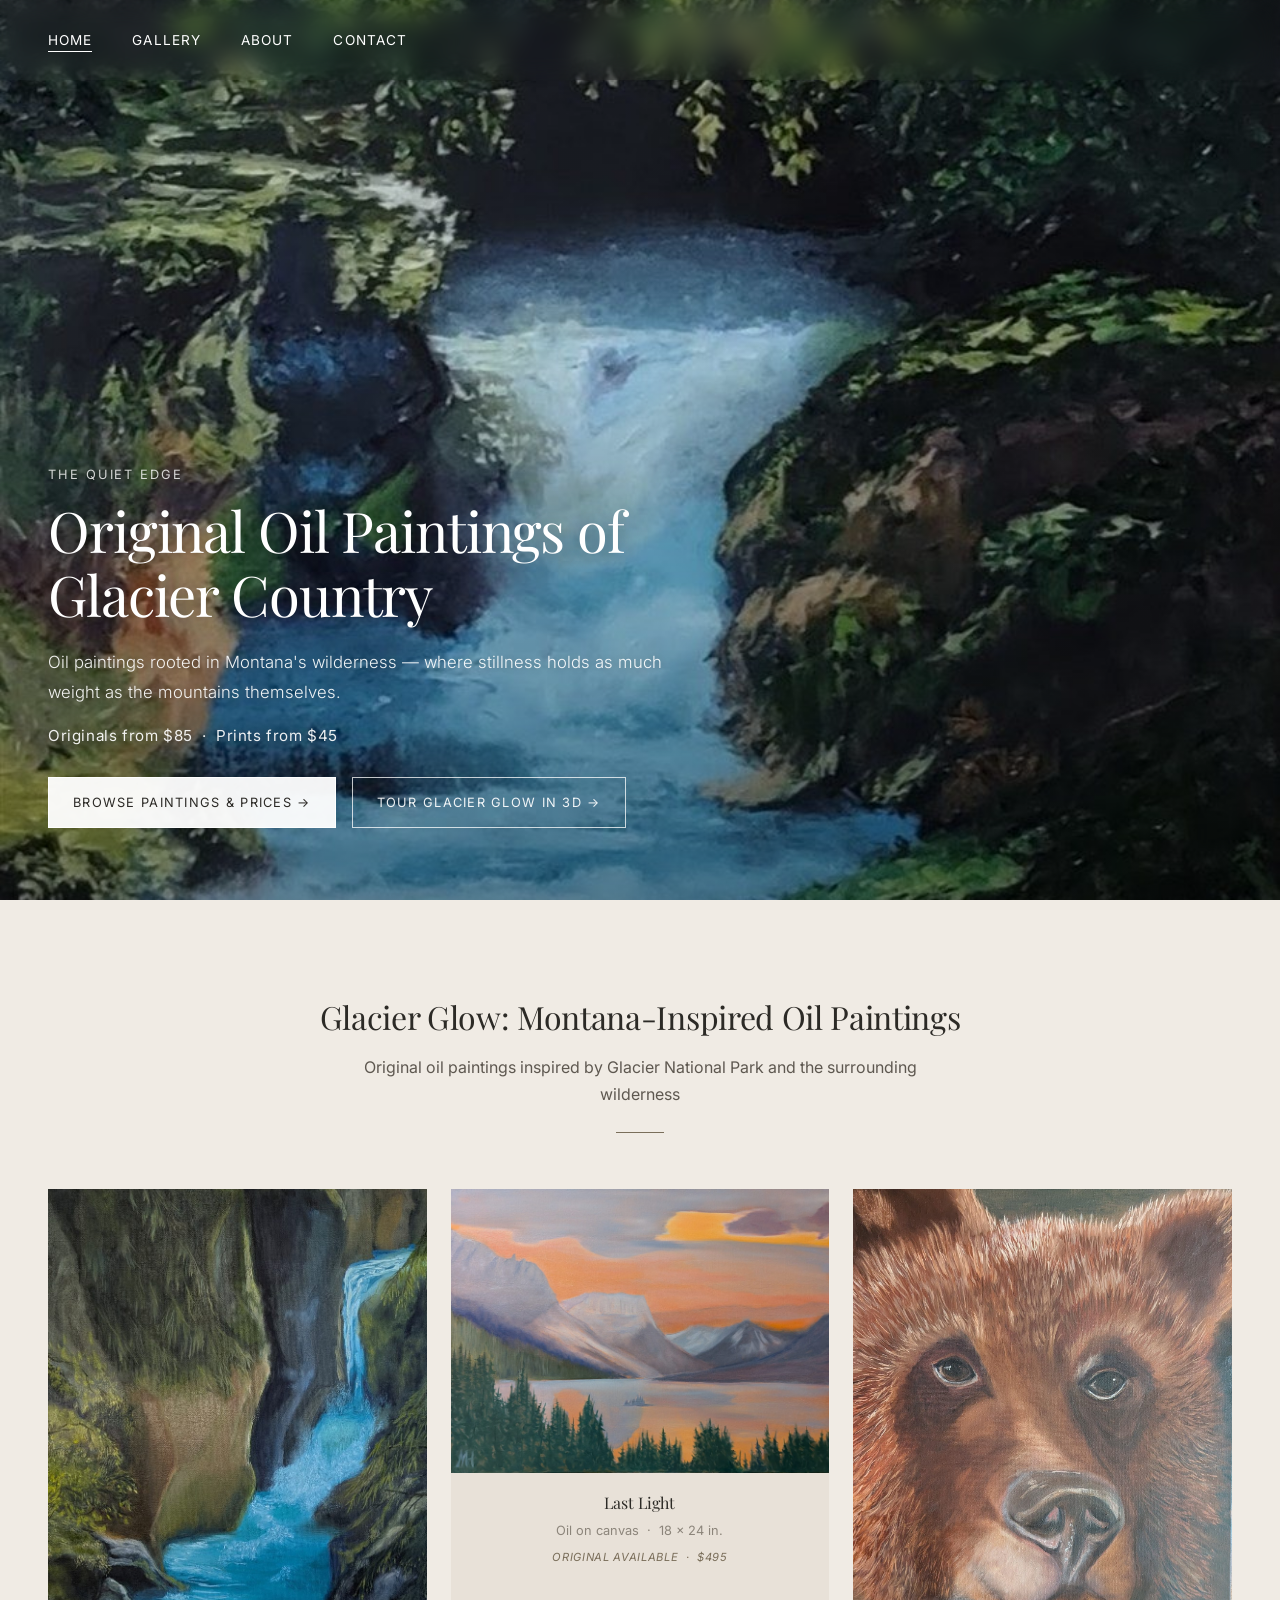
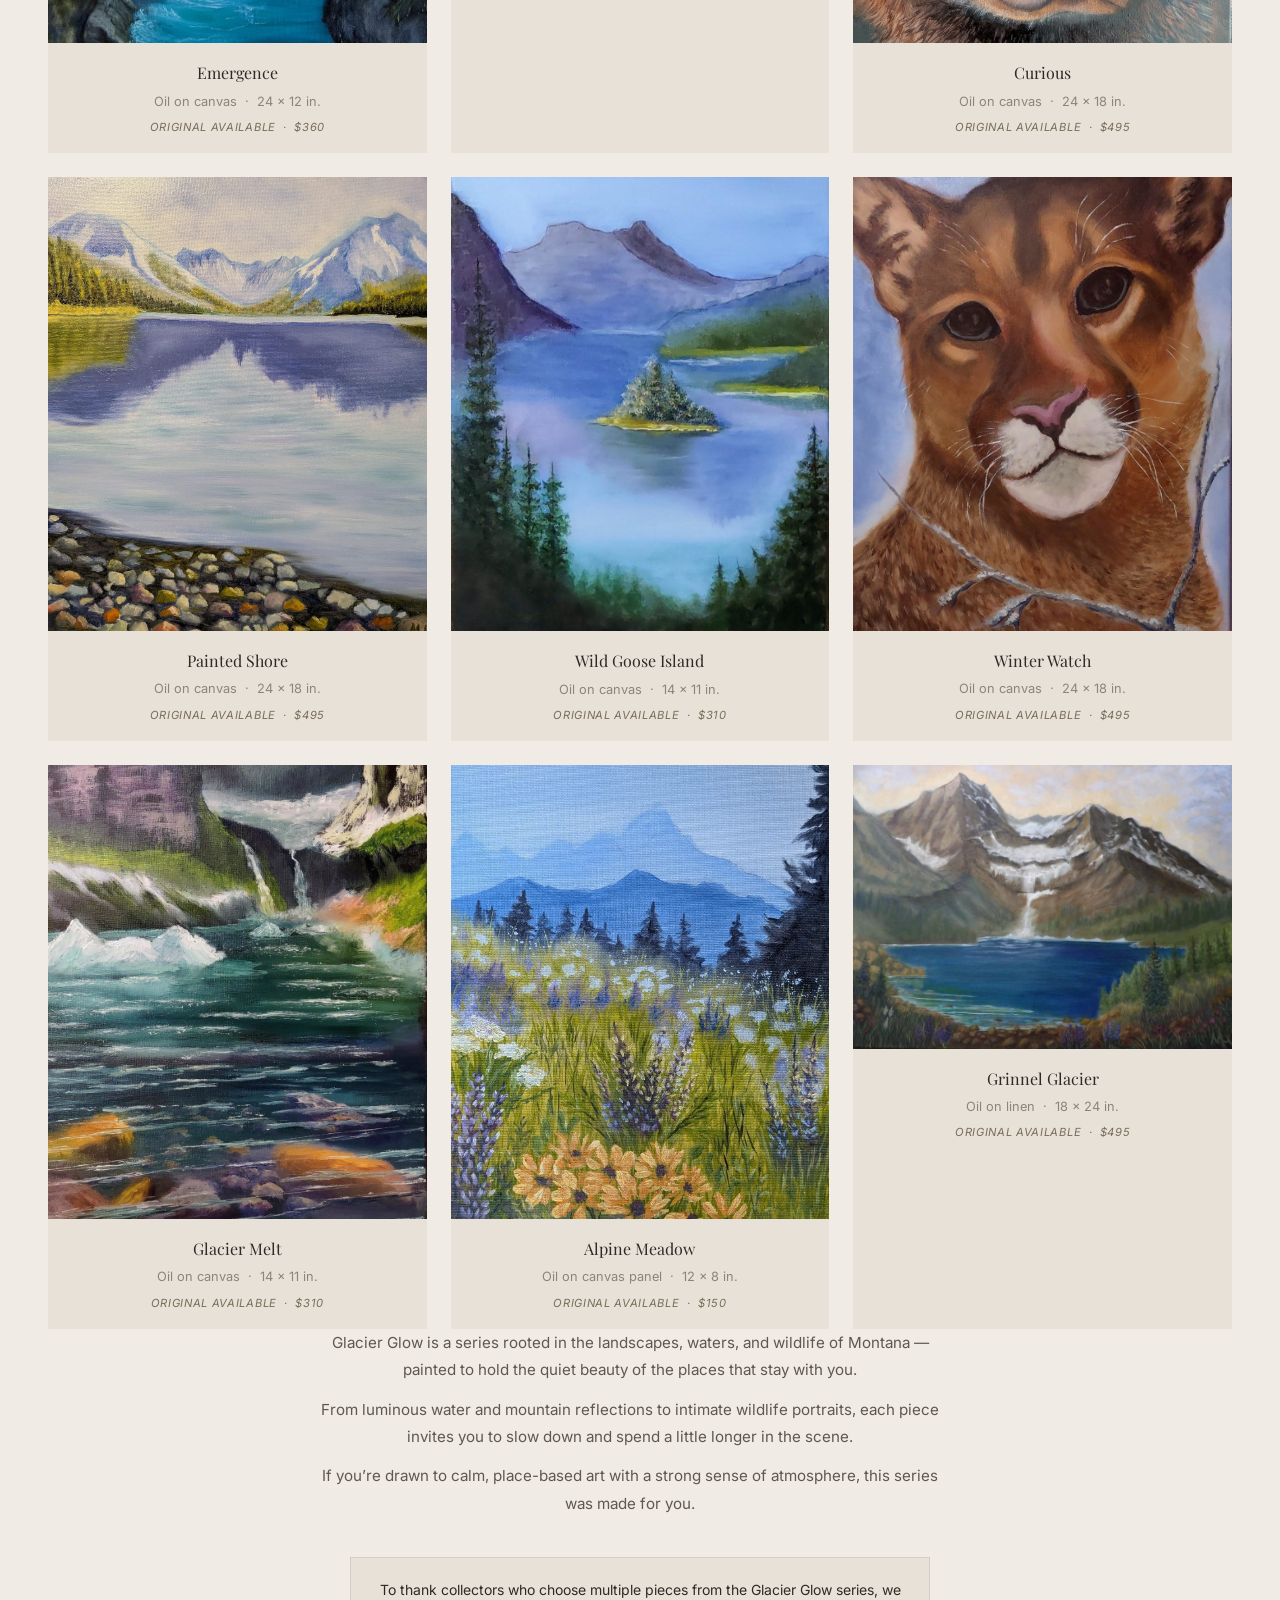
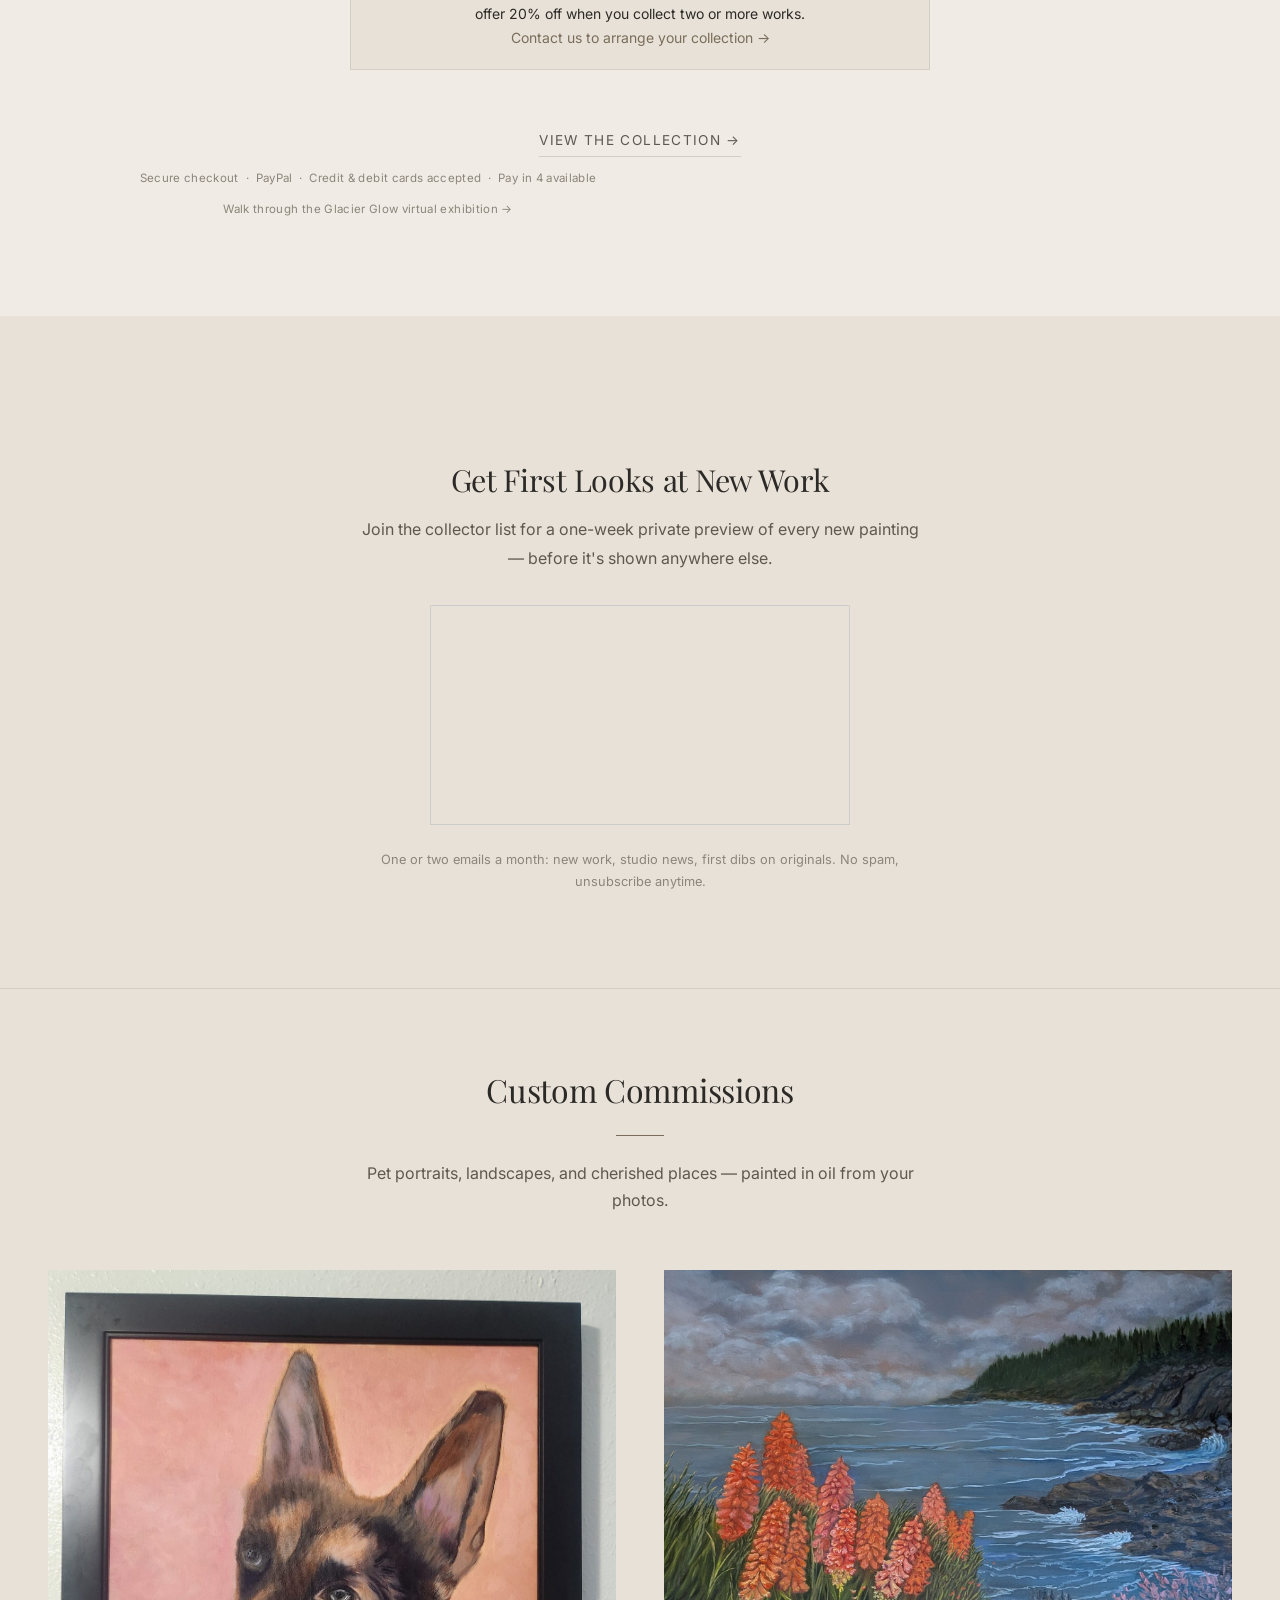
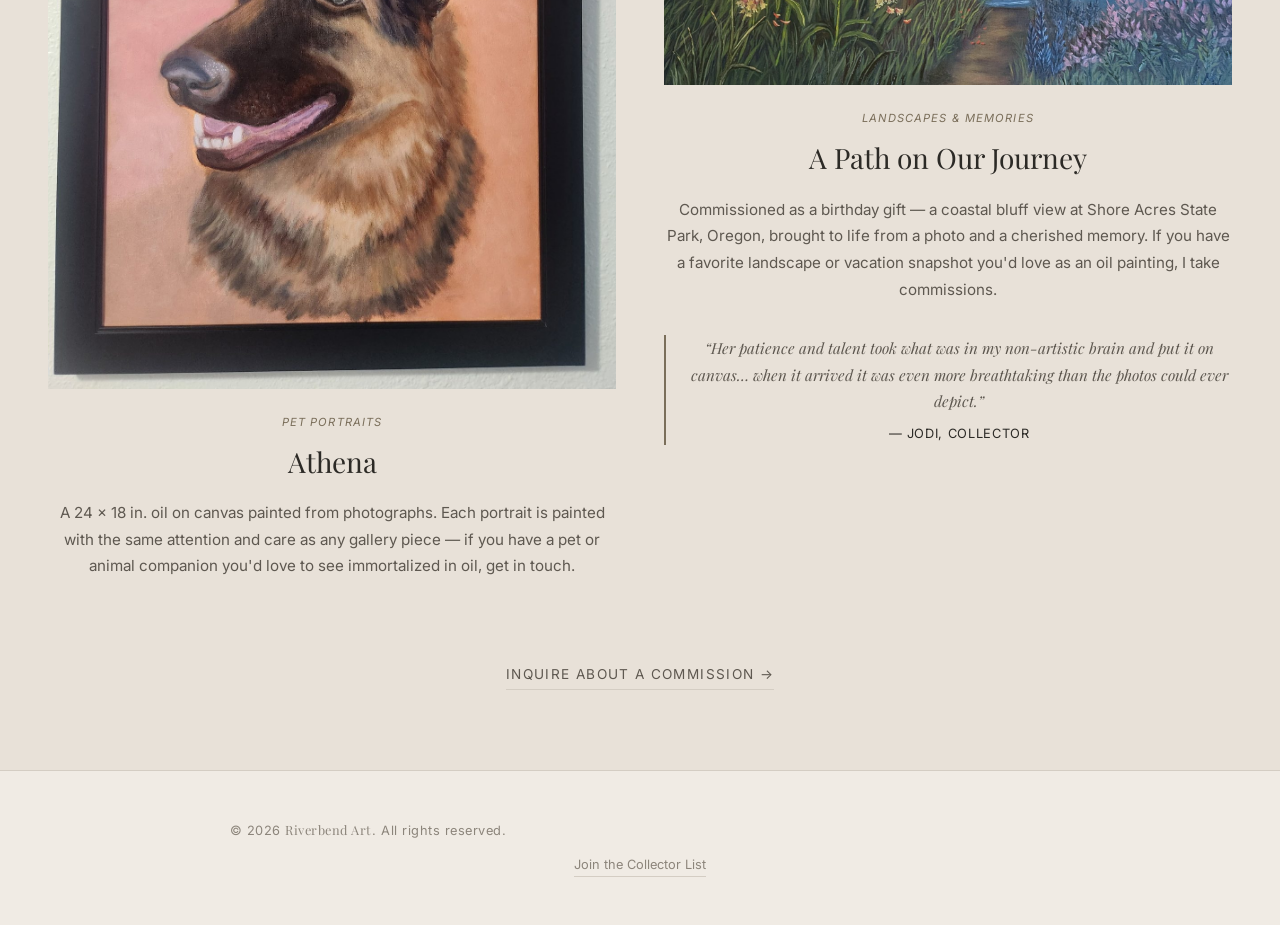
==== index.html @ 958b4041 "Reorder homepage to show paintings immediately below hero; fix CLS on commission images; defer head " ====
<!DOCTYPE html>
<html lang="en" id="index">
<head>
    <meta charset="UTF-8">
    <meta name="viewport" content="width=device-width, initial-scale=1.0">
    <title>Riverbend Art — Contemporary Oil Paintings of Montana</title>
    <meta name="description" content="Original oil paintings of Glacier National Park, Montana wilderness, and Western wildlife by a contemporary artist rooted in the quiet edge of landscape.">
    <link rel="preconnect" href="https://fonts.googleapis.com">
    <link rel="preconnect" href="https://fonts.gstatic.com" crossorigin>
    <link href="https://fonts.googleapis.com/css2?family=Inter:wght@300;400;500&family=Playfair+Display:ital,wght@0,400;0,500;1,400&display=swap" rel="stylesheet">
    <link rel="stylesheet" href="css/style.css">
    <!-- Config + Analytics -->
    <script src="js/config.js" defer></script>
    <script src="js/analytics.js" defer></script>
</head>
<body>

    <!-- Always-on Brand Link -->
    <a href="index.html" class="nav__brand nav__brand--fixed">Riverbend Art</a>
    <!-- Navigation -->
    <nav class="nav nav--transparent" id="nav">
        <ul class="nav__links" id="navLinks">
            <li><a href="index.html" class="nav__link nav__link--active">Home</a></li>
            <li><a href="gallery.html" class="nav__link">Gallery</a></li>
            <li><a href="about.html" class="nav__link">About</a></li>
            <li><a href="contact.html" class="nav__link">Contact</a></li>
        </ul>
        <button class="nav__toggle" id="navToggle" aria-label="Toggle navigation">
            <span></span>
            <span></span>
            <span></span>
        </button>
    </nav>

    <!-- Hero -->
    <section class="hero">
        <img 
            src="images/Hero Page.jpg" 
            alt="Oil painting of a waterfall cascading through lush Montana forest" 
            class="hero__image"
            width="917" height="1200"
        >
        <div class="hero__overlay"></div>
        <div class="hero__content">
            <span class="hero__eyebrow">The Quiet Edge</span>
            <h1 class="hero__title">Original Oil Paintings of Glacier Country</h1>
            <p class="hero__subtitle">
                Oil paintings rooted in Montana's wilderness — where stillness holds 
                as much weight as the mountains themselves.
            </p>
            <p class="hero__price-line">Originals from $85 &nbsp;&middot;&nbsp; Prints from $45</p>
            <div class="hero__cta-row">
                <a href="gallery.html" class="hero__cta hero__cta--primary">Browse Paintings &amp; Prices &rarr;</a>
                <a href="https://assets.artplacer.com/virtual-exhibitions/?i=24649" target="_blank" rel="noopener" class="hero__cta hero__cta--secondary">Tour Glacier Glow in 3D &rarr;</a>
            </div>
        </div>
    </section>

    <!-- Glacier Glow Series -->
    <section class="section section--centered section--recent">
        <div class="section__inner">
            <header class="section__header">
                <h2 class="section__title">Glacier Glow: Montana-Inspired Oil Paintings</h2>
                <p class="section__subtitle">Original oil paintings inspired by Glacier National Park and the surrounding wilderness</p>
                <hr class="section__divider">
            </header>

            <div class="grid grid--home">

                <!-- Emergence -->
                <a href="gallery.html?open=emergence" class="grid__item">
                    <div class="grid__image-wrapper">
                        <img src="images/PXL_20260504_222622804.jpg" alt="Emergence" class="grid__image" width="783" height="1600">
                    </div>
                    <div class="grid__caption">
                        <div class="grid__title">Emergence</div>
                        <div class="grid__meta">Oil on canvas &nbsp;&middot;&nbsp; 24 &times; 12 in.</div>
                        <div class="grid__status">Original Available &nbsp;&middot;&nbsp; $360</div>
                    </div>
                </a>

                <!-- Last Light -->
                <a href="gallery.html?open=last-light" class="grid__item">
                    <div class="grid__image-wrapper grid__image-wrapper--landscape">
                        <img src="images/Last Light.jpg" alt="Last Light" class="grid__image" width="1600" height="1183">
                    </div>
                    <div class="grid__caption">
                        <div class="grid__title">Last Light</div>
                        <div class="grid__meta">Oil on canvas &nbsp;&middot;&nbsp; 18 &times; 24 in.</div>
                        <div class="grid__status">Original Available &nbsp;&middot;&nbsp; $495</div>
                    </div>
                </a>

                <!-- Curious -->
                <a href="gallery.html?open=curious" class="grid__item">
                    <div class="grid__image-wrapper">
                        <img src="images/PXL_20260527_174224267.NIGHT~2 (3)bearcub.jpg" alt="Curious" class="grid__image" width="1250" height="1600">
                    </div>
                    <div class="grid__caption">
                        <div class="grid__title">Curious</div>
                        <div class="grid__meta">Oil on canvas &nbsp;&middot;&nbsp; 24 &times; 18 in.</div>
                        <div class="grid__status">Original Available &nbsp;&middot;&nbsp; $495</div>
                    </div>
                </a>

                <!-- Painted Shore -->
                <a href="gallery.html?open=painted-shore" class="grid__item">
                    <div class="grid__image-wrapper">
                        <img src="images/PXL_20260516_174059562 (2)LakeMcDonaldBrightRocks.jpg" alt="Painted Shore" class="grid__image" width="1200" height="1600">
                    </div>
                    <div class="grid__caption">
                        <div class="grid__title">Painted Shore</div>
                        <div class="grid__meta">Oil on canvas &nbsp;&middot;&nbsp; 24 &times; 18 in.</div>
                        <div class="grid__status">Original Available &nbsp;&middot;&nbsp; $495</div>
                    </div>
                </a>

                <!-- Wild Goose Island -->
                <a href="gallery.html?open=wild-goose-island" class="grid__item">
                    <div class="grid__image-wrapper">
                        <img src="images/IMG_20260208_135907950 (1).JPG" alt="Wild Goose Island" class="grid__image" width="981" height="1200">
                    </div>
                    <div class="grid__caption">
                        <div class="grid__title">Wild Goose Island</div>
                        <div class="grid__meta">Oil on canvas &nbsp;&middot;&nbsp; 14 &times; 11 in.</div>
                        <div class="grid__status">Original Available &nbsp;&middot;&nbsp; $310</div>
                    </div>
                </a>

                <!-- Winter Watch -->
                <a href="gallery.html?open=winter-watch" class="grid__item">
                    <div class="grid__image-wrapper">
                        <img src="images/IMG_20251230_163413411 (1).JPG" alt="Winter Watch" class="grid__image" width="876" height="1200">
                    </div>
                    <div class="grid__caption">
                        <div class="grid__title">Winter Watch</div>
                        <div class="grid__meta">Oil on canvas &nbsp;&middot;&nbsp; 24 &times; 18 in.</div>
                        <div class="grid__status">Original Available &nbsp;&middot;&nbsp; $495</div>
                    </div>
                </a>

                <!-- Glacier Melt -->
                <a href="gallery.html?open=glacier-melt" class="grid__item">
                    <div class="grid__image-wrapper">
                        <img src="images/IMG_20260201_202503122 (2).JPG" alt="Glacier Melt" class="grid__image" width="922" height="1200">
                    </div>
                    <div class="grid__caption">
                        <div class="grid__title">Glacier Melt</div>
                        <div class="grid__meta">Oil on canvas &nbsp;&middot;&nbsp; 14 &times; 11 in.</div>
                        <div class="grid__status">Original Available &nbsp;&middot;&nbsp; $310</div>
                    </div>
                </a>

                <!-- Alpine Meadow -->
                <a href="gallery.html?open=alpine-meadow" class="grid__item">
                    <div class="grid__image-wrapper">
                        <img src="images/PXL_20260527_175720751~2AlpineMeadow.jpg" alt="Alpine Meadow" class="grid__image" width="1120" height="1600">
                    </div>
                    <div class="grid__caption">
                        <div class="grid__title">Alpine Meadow</div>
                        <div class="grid__meta">Oil on canvas panel &nbsp;&middot;&nbsp; 12 &times; 8 in.</div>
                        <div class="grid__status">Original Available &nbsp;&middot;&nbsp; $150</div>
                    </div>
                </a>

                <!-- Grinnel Glacier -->
                <a href="gallery.html?open=grinnel-glacier" class="grid__item">
                    <div class="grid__image-wrapper grid__image-wrapper--landscape">
                        <img src="images/Grinnel Glacier.jpg" alt="Grinnel Glacier" class="grid__image" width="1600" height="1200">
                    </div>
                    <div class="grid__caption">
                        <div class="grid__title">Grinnel Glacier</div>
                        <div class="grid__meta">Oil on linen &nbsp;&middot;&nbsp; 18 &times; 24 in.</div>
                        <div class="grid__status">Original Available &nbsp;&middot;&nbsp; $495</div>
                    </div>
                </a>

            </div>

            <div class="glacier-glow__intro">
                <p>Glacier Glow is a series rooted in the landscapes, waters, and wildlife of Montana &mdash; painted to hold the quiet beauty of the places that stay with you.</p>
                <p>From luminous water and mountain reflections to intimate wildlife portraits, each piece invites you to slow down and spend a little longer in the scene.</p>
                <p>If you&rsquo;re drawn to calm, place-based art with a strong sense of atmosphere, this series was made for you.</p>
            </div>

            <!-- Collector offer -->
            <div class="glacier-glow__collector-offer">
                <p>To thank collectors who choose multiple pieces from the Glacier Glow series, we offer 20% off when you collect two or more works. <a href="contact.html" class="glacier-glow__collector-link">Contact us to arrange your collection &rarr;</a></p>
            </div>

            <!-- CTA -->
            <div class="home-cta">
                <a href="gallery.html?filter=glacier-glow" class="home-cta__link">View the Collection &rarr;</a>
                <p class="home-cta__payment-note">Secure checkout &nbsp;&middot;&nbsp; PayPal &nbsp;&middot;&nbsp; Credit &amp; debit cards accepted &nbsp;&middot;&nbsp; Pay in 4 available</p>
                <p class="home-cta__payment-note"><a href="https://assets.artplacer.com/virtual-exhibitions/?i=24649" target="_blank" rel="noopener">Walk through the Glacier Glow virtual exhibition &rarr;</a></p>
            </div>
        </div>
    </section>

    <!-- Newsletter Signup (homepage) -->
    <section class="section section--centered collector-signup" id="home-collector-signup">
        <div class="section__inner collector-signup__inner">
            <h2 class="collector-signup__headline">Get First Looks at New Work</h2>
            <p class="collector-signup__body">Join the collector list for a one-week private preview of every new painting &mdash; before it's shown anywhere else.</p>

            <div class="collector-signup__embed">
                <iframe
                    scrolling="no"
                    style="width:100%;height:220px;border:1px #ccc solid"
                    src="https://buttondown.com/riverbendart?as_embed=true"
                ></iframe>
            </div>
            <p class="collector-signup__fineprint">One or two emails a month: new work, studio news, first dibs on originals. No spam, unsubscribe anytime.</p>
        </div>
    </section>

    <!-- Custom Commissions -->
    <section class="section section--centered section--commission">
        <div class="section__inner">
            <header class="section__header">
                <h2 class="section__title">Custom Commissions</h2>
                <hr class="section__divider">
                <p class="section__subtitle">Pet portraits, landscapes, and cherished places &mdash; painted in oil from your photos.</p>
            </header>

            <div class="commission-grid">
                <div class="commission-item">
                    <div class="commission__image-wrap">
                        <img src="images/IMG_20260731_193249.jpg" alt="Athena — commissioned oil portrait of a German Shepherd" class="commission__image" width="1265" height="1600" loading="lazy">
                    </div>
                    <div class="commission__body">
                        <span class="commission__label">Pet Portraits</span>
                        <h3 class="commission__title">Athena</h3>
                        <p class="commission__text">
                            A 24 &times; 18 in. oil on canvas painted from photographs. Each portrait is painted
                            with the same attention and care as any gallery piece &mdash; if you have a pet or
                            animal companion you'd love to see immortalized in oil, get in touch.
                        </p>
                    </div>
                </div>

                <div class="commission-item">
                    <div class="commission__image-wrap">
                        <img src="images/A Path On Our Journey.jpg" alt="A Path on Our Journey — commissioned coastal landscape of Shore Acres State Park, Oregon" class="commission__image" width="1600" height="1169" loading="lazy">
                    </div>
                    <div class="commission__body">
                        <span class="commission__label">Landscapes &amp; Memories</span>
                        <h3 class="commission__title">A Path on Our Journey</h3>
                        <p class="commission__text">
                            Commissioned as a birthday gift &mdash; a coastal bluff view at Shore Acres State Park,
                            Oregon, brought to life from a photo and a cherished memory. If you have a favorite
                            landscape or vacation snapshot you'd love as an oil painting, I take commissions.
                        </p>
                        <blockquote class="commission__quote">
                            &ldquo;Her patience and talent took what was in my non-artistic brain and put it on
                            canvas&hellip; when it arrived it was even more breathtaking than the photos could
                            ever depict.&rdquo;
                            <cite class="commission__quote-cite">&mdash; Jodi, collector</cite>
                        </blockquote>
                    </div>
                </div>
            </div>

            <div class="commission__cta-wrap">
                <a href="contact.html" class="commission__cta">Inquire About a Commission &rarr;</a>
            </div>
        </div>
    </section>

    <!-- Footer -->
    <footer class="footer">
        <p class="footer__text">&copy; 2026 <span class="footer__brand">Riverbend Art</span>. All rights reserved.</p>
        <a href="contact.html#collector-signup" class="footer__signup-link">Join the Collector List</a>
    </footer>

    <script src="js/paintings-data.js"></script>
    <script src="js/main.js?v=20260606a"></script>
</body>
</html>
---- css/style.css ----
/* Target only Moose Majesty in selected works preview */
.grid__item[data-id="moose-majesty"] .grid__image {
    object-fit: contain !important;
    background: #eee;
}
/* Dark background for gallery and contact pages */
.dark-bg {
    background: #a6ad94;
}
/* ============================================
   RIVERBEND ART — Stylesheet
   A clean, gallery-level artist website
   ============================================ */

/* --- Reset & Base --- */
*, *::before, *::after {
    margin: 0;
    padding: 0;
    box-sizing: border-box;
}

:root {
    --color-bg: #f0ebe4;
    --color-bg-warm: #e8e1d8;
    --color-text: #2c2a26;
    --color-text-light: #5e5850;
    --color-text-muted: #8c857b;
    --color-accent: #7a6e5a;
    --color-border: #d4cdc3;
    --color-white: #ffffff;
    --color-overlay: rgba(44, 42, 38, 0.55);

    --font-serif: 'Playfair Display', Georgia, 'Times New Roman', serif;
    --font-sans: 'Inter', -apple-system, BlinkMacSystemFont, 'Segoe UI', sans-serif;

    --max-width: 1280px;
    --nav-height: 80px;
}

html {
    font-size: 16px;
    scroll-behavior: smooth;
    -webkit-font-smoothing: antialiased;
    -moz-osx-font-smoothing: grayscale;
}

body {
    font-family: var(--font-sans);
    background-color: var(--color-bg);
    color: var(--color-text);
    line-height: 1.7;
}

img {
    max-width: 100%;
    height: auto;
    display: block;
}

a {
    color: inherit;
    text-decoration: none;
}

/* --- Typography --- */
h1, h2, h3, h4 {
    font-family: var(--font-serif);
    font-weight: 400;
    line-height: 1.3;
}

h1 {
    font-size: 3rem;
    letter-spacing: -0.02em;
}

h2 {
    font-size: 2rem;
    letter-spacing: -0.01em;
}

h3 {
    font-size: 1.25rem;
}

p {
    max-width: 640px;
}

/* --- Navigation --- */
.nav {
    position: fixed;
    top: 0;
    left: 0;
    right: 0;
    z-index: 1000;
    height: var(--nav-height);
    display: flex;
    align-items: center;
    justify-content: space-between;
    padding: 0 3rem;
    background: rgba(240, 235, 228, 0.95);
    backdrop-filter: blur(12px);
    -webkit-backdrop-filter: blur(12px);
    border-bottom: 1px solid var(--color-border);
    transition: background 0.3s ease;
}

.nav--transparent {
    background: transparent;
    border-bottom: none;
}

.nav--transparent .nav__brand,
.nav--transparent .nav__link {
    color: var(--color-white);
}

.nav--scrolled {
    background: rgba(240, 235, 228, 0.97);
    border-bottom: 1px solid var(--color-border);
}

.nav--scrolled .nav__brand,
.nav--scrolled .nav__link {
    color: var(--color-text);
}

.nav__brand {
    font-family: var(--font-serif);
    font-size: 1.4rem;
    font-weight: 400;
    letter-spacing: 0.04em;
    color: var(--color-text);
    transition: color 0.3s ease;
}

/* Always-on brand link for mobile */
.nav__brand--fixed {
    position: fixed;
    top: 0;
    left: 0;
    z-index: 2000;
    padding: 0.7rem 1.5rem;
    background: none;
    color: var(--color-white);
    pointer-events: auto;
}

@media (min-width: 769px) {
    .nav__brand--fixed {
        display: none;
    }
}

/* Always-on brand link for mobile, all pages */
.nav__brand--fixed {
    position: fixed;
    top: 0;
    left: 0;
    z-index: 2000;
    padding: 0.7rem 0.7rem 0.7rem 1.5rem;
    background: rgba(44, 42, 38, 0.85);
    color: var(--color-white);
    pointer-events: auto;
    font-family: var(--font-serif);
    font-size: 1.4rem;
    font-weight: 400;
    letter-spacing: 0.04em;
    transition: color 0.3s ease;
    text-align: left;
    border-bottom-right-radius: 12px;
}
@media (min-width: 769px) {
    .nav__brand--fixed {
        display: none;
    }
}

.nav__links {
    display: flex;
    list-style: none;
    gap: 2.5rem;
}

.nav__link {
    font-size: 0.85rem;
    font-weight: 400;
    letter-spacing: 0.08em;
    text-transform: uppercase;
    color: var(--color-text-light);
    transition: color 0.3s ease;
    position: relative;
}

.nav__link::after {
    content: '';
    position: absolute;
    bottom: -4px;
    left: 0;
    width: 0;
    height: 1px;
    background: currentColor;
    transition: width 0.3s ease;
}

.nav__link:hover::after,
.nav__link--active::after {
    width: 100%;
}

.nav__link:hover {
    color: var(--color-text);
}

/* Mobile menu toggle */
.nav__toggle {
    display: none;
    background: none;
    border: none;
    cursor: pointer;
    padding: 0.5rem;
}

.nav__toggle span {
    display: block;
    width: 24px;
    height: 1.5px;
    background: var(--color-text);
    margin: 6px 0;
    transition: all 0.3s ease;
}

/* --- Hero Section --- */
.hero {
    position: relative;
    width: 100%;
    height: 100vh;
    min-height: 600px;
    overflow: hidden;
}

.hero__image {
    position: absolute;
    inset: 0;
    width: 100%;
    height: 100%;
    object-fit: cover;
    object-position: center 30%;
}

.hero__overlay {
    position: absolute;
    inset: 0;
    background: linear-gradient(
        to bottom,
        rgba(0,0,0,0.15) 0%,
        rgba(0,0,0,0.05) 40%,
        rgba(0,0,0,0.35) 100%
    );
}

.hero__content {
    position: absolute;
    bottom: 8%;
    left: 3rem;
    right: 3rem;
    max-width: 640px;
    color: var(--color-white);
}

.hero__eyebrow {
    display: block;
    font-size: 0.8rem;
    letter-spacing: 0.15em;
    text-transform: uppercase;
    color: rgba(255,255,255,0.8);
    margin-bottom: 0.75rem;
}

.hero__title {
    font-size: 3.5rem;
    font-weight: 400;
    line-height: 1.15;
    margin-bottom: 1.25rem;
    text-shadow: 0 2px 20px rgba(0,0,0,0.3);
}

.hero__subtitle {
    font-size: 1.05rem;
    line-height: 1.8;
    font-weight: 300;
    opacity: 0.92;
    text-shadow: 0 1px 10px rgba(0,0,0,0.3);
}

.hero__price-line {
    margin-top: 1rem;
    font-size: 0.95rem;
    letter-spacing: 0.04em;
    color: rgba(255,255,255,0.92);
    text-shadow: 0 1px 10px rgba(0,0,0,0.3);
}

.hero__cta-row {
    display: flex;
    flex-wrap: wrap;
    gap: 1rem;
    margin-top: 1.75rem;
}

.hero__cta {
    display: inline-block;
    font-size: 0.8rem;
    letter-spacing: 0.1em;
    text-transform: uppercase;
    padding: 0.85rem 1.5rem;
    border: 1px solid rgba(255,255,255,0.75);
    color: var(--color-white);
    transition: background-color 0.25s ease, color 0.25s ease, border-color 0.25s ease;
}

.hero__cta--primary {
    background: rgba(255,255,255,0.95);
    color: var(--color-text);
    border-color: rgba(255,255,255,0.95);
}

.hero__cta--primary:hover {
    background: transparent;
    color: var(--color-white);
}

.hero__cta--secondary {
    background: transparent;
    color: rgba(255,255,255,0.92);
}

.hero__cta--secondary:hover {
    background: rgba(255,255,255,0.12);
    border-color: rgba(255,255,255,1);
}

/* --- Sections --- */
.section {
    padding: 6rem 3rem;
}

.section--centered {
    text-align: center;
}

.section__inner {
    max-width: var(--max-width);
    margin: 0 auto;
}

.section__header {
    margin-bottom: 3.5rem;
}

.section__title {
    margin-bottom: 1rem;
    color: var(--color-text);
}

.section__subtitle {
    color: var(--color-text-light);
    font-size: 1rem;
    max-width: 560px;
    margin-left: auto;
    margin-right: auto;
}

.section__divider {
    display: block;
    width: 48px;
    height: 1px;
    background: var(--color-accent);
    margin: 1.5rem auto;
    border: none;
}

/* --- Image Grid (Home selected works) --- */
.grid {
    display: grid;
    gap: 1.5rem;
}

.grid--home {
    grid-template-columns: repeat(3, 1fr);
}

.grid--gallery {
    grid-template-columns: repeat(3, 1fr);
}

.grid__item {
    position: relative;
    overflow: hidden;
    background: var(--color-bg-warm);
    cursor: pointer;
}

.grid__item::after {
    content: '';
    position: absolute;
    inset: 0;
    background: rgba(0,0,0,0);
    transition: background 0.4s ease;
}

.grid__item:hover::after {
    background: rgba(0,0,0,0.08);
}

.grid__image-wrapper {
    position: relative;
    width: 100%;
    padding-top: 120%;
    overflow: hidden;
}

.grid__image-wrapper--landscape {
    padding-top: 75%;
}

.grid__image {
    position: absolute;
    inset: 0;
    width: 100%;
    height: 100%;
    object-fit: cover;
    transition: transform 0.6s ease;
}

.grid__item:hover .grid__image {
    transform: scale(1.03);
}

.grid__caption {
    padding: 1rem 0.25rem;
}

.grid__title {
    font-family: var(--font-serif);
    font-size: 1rem;
    font-weight: 400;
    color: var(--color-text);
}

.grid__meta {
    font-size: 0.8rem;
    color: var(--color-text-muted);
    margin-top: 0.25rem;
}

.grid__status {
    font-size: 0.7rem;
    letter-spacing: 0.06em;
    text-transform: uppercase;
    margin-top: 0.35rem;
    color: var(--color-accent);
    font-style: italic;
}

.grid__price {
    font-size: 0.85rem;
    font-weight: 500;
    color: var(--color-text);
    margin-top: 0.35rem;
    letter-spacing: 0.01em;
}

.grid__cta {
    font-size: 0.72rem;
    letter-spacing: 0.04em;
    color: var(--color-accent);
    margin-top: 0.3rem;
}

.grid__item:hover .grid__cta {
    text-decoration: underline;
}

/* --- Original Painting Buy Panel (lightbox) --- */
.orig-panel {
    margin-top: 1.5rem;
}

.orig-panel__divider {
    width: 100%;
    height: 1px;
    background: var(--color-border);
    margin-bottom: 1.25rem;
}

.orig-panel__label {
    font-size: 0.7rem;
    letter-spacing: 0.1em;
    text-transform: uppercase;
    color: var(--color-text-muted);
    margin-bottom: 0.75rem;
}

.orig-panel__price-row {
    display: flex;
    align-items: baseline;
    gap: 0.75rem;
    margin-bottom: 1.25rem;
    flex-wrap: wrap;
}

.orig-panel__price {
    font-family: var(--font-serif);
    font-size: 1.5rem;
    color: var(--color-text);
    line-height: 1;
}

.orig-panel__note {
    font-size: 0.8rem;
    color: var(--color-text-muted);
}

.orig-panel__paypal-container {
    margin-bottom: 0.75rem;
}

.orig-panel__shipping-note {
    font-size: 0.75rem;
    color: var(--color-text-muted);
    margin: 0;
    text-align: center;
}

.orig-panel__confirmation {
    background: var(--color-bg-warm);
    border: 1px solid var(--color-border);
    padding: 1.25rem;
    text-align: center;
}

.orig-panel__conf-title {
    font-family: var(--font-serif);
    font-size: 1.1rem;
    margin-bottom: 0.5rem;
    color: var(--color-text);
}

.orig-panel__conf-text {
    font-size: 0.875rem;
    color: var(--color-text-light);
    line-height: 1.6;
    margin: 0;
    max-width: none;
}

/* Fade transition for filtering */
.grid__item {
    transition: opacity 0.35s ease, transform 0.35s ease;
}

.grid__item--hidden {
    display: none;
}

/* --- Filter Tabs --- */
.filters {
    display: flex;
    justify-content: center;
    gap: 1.5rem;
    margin-bottom: 3rem;
    flex-wrap: wrap;
}

.filters__btn {
    font-family: var(--font-sans);
    font-size: 0.8rem;
    letter-spacing: 0.08em;
    text-transform: uppercase;
    color: var(--color-text-muted);
    background: none;
    border: none;
    cursor: pointer;
    padding: 0.5rem 0.25rem;
    position: relative;
    transition: color 0.3s ease;
}

.filters__btn::after {
    content: '';
    position: absolute;
    bottom: 0;
    left: 0;
    width: 0;
    height: 1px;
    background: var(--color-accent);
    transition: width 0.3s ease;
}

.filters__btn:hover {
    color: var(--color-text-light);
}

.filters__btn--active {
    color: var(--color-text);
}

.filters__btn--active::after {
    width: 100%;
}

/* --- View More Link --- */
.view-more {
    display: inline-block;
    margin-top: 3rem;
    font-size: 0.85rem;
    letter-spacing: 0.08em;
    text-transform: uppercase;
    color: var(--color-accent);
    border-bottom: 1px solid var(--color-accent);
    padding-bottom: 2px;
    transition: color 0.3s ease, border-color 0.3s ease;
}

.view-more:hover {
    color: var(--color-text);
    border-color: var(--color-text);
}

/* --- Event Card (home page) --- */
.event-card {
    background: var(--color-bg-warm);
    overflow: hidden;
    display: flex;
    flex-direction: column;
    cursor: default;
}

.event-card__image-wrapper {
    overflow: hidden;
    flex: 1;
    min-height: 200px;
}

.event-card__image {
    width: 100%;
    height: 100%;
    object-fit: cover;
    object-position: top center;
    transition: transform 0.6s ease;
    display: block;
}

.event-card:hover .event-card__image {
    transform: scale(1.02);
}

.event-card__body {
    padding: 1rem 0.25rem 0.5rem;
}

.event-card__label {
    display: block;
    font-size: 0.7rem;
    letter-spacing: 0.1em;
    text-transform: uppercase;
    color: var(--color-accent);
    margin-bottom: 0.4rem;
    font-style: italic;
}

.event-card__text {
    font-size: 0.85rem;
    color: var(--color-text-light);
    line-height: 1.65;
    max-width: none;
    margin: 0;
}

/* --- Home Gallery CTA --- */
.home-cta {
    margin-top: 3.5rem;
    text-align: center;
}

.home-cta__link {
    display: inline-block;
    font-size: 0.85rem;
    letter-spacing: 0.1em;
    text-transform: uppercase;
    color: var(--color-text-light);
    border-bottom: 1px solid var(--color-border);
    padding-bottom: 3px;
    transition: color 0.25s ease, border-color 0.25s ease;
}

.home-cta__link:hover {
    color: var(--color-text);
    border-color: var(--color-accent);
}

.home-cta__link--prints {
    display: block;
    margin-top: 1rem;
    font-size: 0.82rem;
    color: var(--color-text-light);
    border-color: var(--color-border);
}

.home-cta__payment-note {
    font-size: 0.72rem;
    color: var(--color-text-muted);
    letter-spacing: 0.03em;
    margin-top: 0.75rem;
}

/* --- Glacier Glow Series (home page) --- */
.glacier-glow__intro {
    max-width: 660px;
    margin: 0 auto 2.5rem;
    text-align: center;
    line-height: 1.8;
    color: var(--color-text-light);
}

.glacier-glow__intro p {
    margin-bottom: 0.75rem;
    font-size: 0.95rem;
}

.glacier-glow__intro p:last-child {
    margin-bottom: 0;
}

.glacier-glow__collector-offer {
    margin: 2rem auto 0;
    max-width: 580px;
    text-align: center;
    padding: 1.25rem 1.5rem;
    border: 1px solid var(--color-border);
    background: var(--color-bg-warm);
    font-size: 0.875rem;
    color: var(--color-text);
    line-height: 1.7;
}

.glacier-glow__collector-link {
    color: var(--color-accent);
    text-decoration: none;
    white-space: nowrap;
}

.glacier-glow__collector-link:hover {
    text-decoration: underline;
}

/* --- Glacier Glow filter button --- */
.filters__btn--series {
    border-color: var(--color-accent);
    color: var(--color-accent);
}


/* --- Commission Section (home page) --- */
.section--commission {
    background: var(--color-bg-warm);
    padding-top: 5rem;
    padding-bottom: 5rem;
}

.section__inner--two-col {
    display: grid;
    grid-template-columns: 1fr 1fr;
    gap: 4rem;
    align-items: center;
    max-width: var(--max-width);
    margin: 0 auto;
    padding: 0 var(--side-padding);
}

.commission__image-wrap {
    overflow: hidden;
}

.commission__image {
    width: 100%;
    height: auto;
    display: block;
    object-fit: cover;
}

.commission__label {
    display: block;
    font-size: 0.7rem;
    letter-spacing: 0.1em;
    text-transform: uppercase;
    color: var(--color-accent);
    margin-bottom: 0.75rem;
    font-style: italic;
}

.commission__title {
    font-family: var(--font-serif);
    font-size: 1.75rem;
    font-weight: 400;
    color: var(--color-text);
    margin-bottom: 1.25rem;
}

.commission__text {
    font-size: 0.95rem;
    color: var(--color-text-light);
    line-height: 1.75;
    margin-bottom: 2rem;
}

.commission__cta {
    display: inline-block;
    font-size: 0.85rem;
    letter-spacing: 0.1em;
    text-transform: uppercase;
    color: var(--color-text-light);
    border-bottom: 1px solid var(--color-border);
    padding-bottom: 3px;
    transition: color 0.25s ease, border-color 0.25s ease;
}

.commission__cta:hover {
    color: var(--color-text);
    border-color: var(--color-accent);
}

.commission-grid {
    display: grid;
    grid-template-columns: 1fr 1fr;
    gap: 3rem;
    max-width: var(--max-width);
    margin: 0 auto;
    padding: 0 var(--side-padding);
}

.commission-item {
    display: flex;
    flex-direction: column;
}

.commission-item .commission__image-wrap {
    margin-bottom: 1.5rem;
}

.commission__quote {
    margin: 1.5rem 0 0;
    padding-left: 1.25rem;
    border-left: 2px solid var(--color-accent);
    font-family: var(--font-serif);
    font-style: italic;
    font-size: 0.95rem;
    color: var(--color-text-light);
    line-height: 1.75;
}

.commission__quote-cite {
    display: block;
    margin-top: 0.5rem;
    font-family: var(--font-sans);
    font-style: normal;
    font-size: 0.8rem;
    letter-spacing: 0.05em;
    text-transform: uppercase;
    color: var(--color-text);
}

.commission__cta-wrap {
    text-align: center;
    margin-top: 3rem;
}


/* --- About Page --- */
.about {
    padding-top: calc(var(--nav-height) + 4rem);
}

.about__layout {
    display: grid;
    grid-template-columns: 1fr 1fr;
    gap: 5rem;
    align-items: start;
    max-width: var(--max-width);
    margin: 0 auto;
}

.about__image-col {
    position: sticky;
    top: calc(var(--nav-height) + 2rem);
}

.about__image {
    width: 100%;
    object-fit: cover;
}

.about__content {
    padding: 2rem 0;
}

.about__label {
    font-size: 0.8rem;
    letter-spacing: 0.1em;
    text-transform: uppercase;
    color: var(--color-text-muted);
    margin-bottom: 1.5rem;
}

.about__heading {
    font-size: 2.5rem;
    margin-bottom: 2rem;
    line-height: 1.2;
}

.about__text {
    margin-bottom: 1.5rem;
    color: var(--color-text-light);
    font-size: 1rem;
    line-height: 1.85;
    max-width: 540px;
}

.about__text:last-of-type {
    margin-bottom: 0;
}

.about__signature {
    margin-top: 2.5rem;
    font-family: var(--font-serif);
    font-style: italic;
    font-size: 1.1rem;
    color: var(--color-accent);
}

/* --- Bone Art Section (About Page) --- */
.bone-art {
    background: var(--color-bg-warm);
    padding-top: 4rem;
    padding-bottom: 4rem;
}

.bone-art__intro {
    max-width: 620px;
    margin: 0 auto 2.5rem;
    color: var(--color-text-light);
    font-size: 0.95rem;
    line-height: 1.8;
}

.bone-art__intro p {
    margin-bottom: 0.85rem;
}

.bone-art__intro p:last-child {
    margin-bottom: 0;
}

.bone-art__gallery {
    display: grid;
    grid-template-columns: 1fr 1fr;
    gap: 1.5rem;
    max-width: 860px;
    margin: 0 auto 2rem;
}

.bone-art__gallery--three {
    grid-template-columns: 1fr 1fr 1fr;
    max-width: 1100px;
}

.bone-art__photo {
    display: flex;
    flex-direction: column;
}

.bone-art__img {
    width: 100%;
    height: 320px;
    object-fit: cover;
    display: block;
}

.bone-art__caption {
    font-size: 0.78rem;
    color: var(--color-text-muted);
    font-style: italic;
    margin-top: 0.5rem;
    text-align: center;
    line-height: 1.5;
}

.bone-art__cta {
    margin-top: 1rem;
}

@media (max-width: 768px) {
    .bone-art__gallery,
    .bone-art__gallery--three {
        grid-template-columns: 1fr;
    }
    .bone-art__img {
        height: 260px;
    }
}

/* --- Sketchbook Section (About Page) --- */
.sketchbook {
    padding-top: 3rem;
}

.sketchbook__intro {
    color: var(--color-text-muted);
    font-size: 0.95rem;
    margin-top: 0.5rem;
    margin-bottom: 2rem;
    max-width: 480px;
    margin-left: auto;
    margin-right: auto;
}

.sketchbook__item {
    background: var(--color-bg-warm);
    overflow: hidden;
}

.sketchbook__item .grid__image {
    transition: transform 0.6s ease;
}

.sketchbook__item:hover .grid__image {
    transform: scale(1.03);
}

/* --- Contact Page --- */
.contact__layout {
    display: grid;
    grid-template-columns: 1fr 1fr;
    gap: 5rem;
    max-width: var(--max-width);
    margin: 0 auto;
}

.contact__info {
    padding: 2rem 0;
}

.contact__heading {
    font-size: 2.5rem;
    margin-bottom: 1.5rem;
}

.contact__text {
    color: var(--color-text-light);
    margin-bottom: 2.5rem;
    line-height: 1.8;
    max-width: 420px;
}

.contact__detail {
    margin-bottom: 1.5rem;
}

.contact__detail-label {
    font-size: 0.8rem;
    letter-spacing: 0.1em;
    text-transform: uppercase;
    color: var(--color-text-muted);
    margin-bottom: 0.35rem;
}

.contact__detail-value {
    font-size: 1rem;
    color: var(--color-text);
}

.contact__detail-value a {
    border-bottom: 1px solid var(--color-border);
    transition: border-color 0.3s ease;
}

.contact__detail-value a:hover {
    border-color: var(--color-text);
}

/* --- Form --- */
.form {
    padding: 2rem 0;
}

.form__group {
    margin-bottom: 1.75rem;
}

.form__label {
    display: block;
    font-size: 0.8rem;
    letter-spacing: 0.08em;
    text-transform: uppercase;
    color: var(--color-text-muted);
    margin-bottom: 0.5rem;
}

.form__input,
.form__textarea {
    width: 100%;
    padding: 0.85rem 0;
    font-family: var(--font-sans);
    font-size: 1rem;
    color: var(--color-text);
    background: transparent;
    border: none;
    border-bottom: 1px solid var(--color-border);
    outline: none;
    transition: border-color 0.3s ease;
}

.form__input:focus,
.form__textarea:focus {
    border-color: var(--color-accent);
}

.form__input::placeholder,
.form__textarea::placeholder {
    color: var(--color-text-muted);
}

.form__textarea {
    resize: vertical;
    min-height: 120px;
    line-height: 1.6;
}

.form__select {
    width: 100%;
    padding: 0.85rem 0;
    font-family: var(--font-sans);
    font-size: 1rem;
    color: var(--color-text);
    background: transparent;
    border: none;
    border-bottom: 1px solid var(--color-border);
    outline: none;
    cursor: pointer;
    appearance: none;
    -webkit-appearance: none;
    transition: border-color 0.3s ease;
}

.form__select:focus {
    border-color: var(--color-accent);
}

.form__submit {
    display: inline-block;
    margin-top: 1rem;
    padding: 0.9rem 2.5rem;
    font-family: var(--font-sans);
    font-size: 0.85rem;
    letter-spacing: 0.08em;
    text-transform: uppercase;
    color: var(--color-white);
    background: var(--color-text);
    border: 1px solid var(--color-text);
    cursor: pointer;
    transition: all 0.3s ease;
}

.form__submit:hover {
    background: transparent;
    color: var(--color-text);
}

/* --- Gallery Page Header --- */
.page-header {
    padding-top: calc(var(--nav-height) + 4rem);
    padding-bottom: 3rem;
    text-align: center;
}

.page-header__title {
    font-size: 2.5rem;
    margin-bottom: 0.75rem;
}

.page-header__subtitle {
    color: var(--color-text-light);
    font-size: 1rem;
}

/* --- Lightbox / Detail Modal --- */
.lightbox {
    display: none;
    position: fixed;
    inset: 0;
    z-index: 2000;
    background: rgba(240, 235, 228, 0.97);
    backdrop-filter: blur(8px);
    -webkit-backdrop-filter: blur(8px);
    overflow-y: auto;
}

.lightbox--active {
    display: flex;
    align-items: center;
    justify-content: center;
}

@media (max-width: 1024px) {
    .lightbox--active {
        align-items: flex-start; /* prevent top-overflow on mobile */
        padding-top: 1rem;
    }
}

.lightbox__inner {
    display: grid;
    grid-template-columns: 1fr 380px;
    gap: 3rem;
    max-width: 1100px;
    width: 90%;
    max-height: 90vh;
    padding: 2rem;
}

.lightbox__image-col {
    display: flex;
    align-items: center;
    justify-content: center;
    overflow: hidden;
}

.lightbox__image {
    max-width: 100%;
    max-height: 80vh;
    object-fit: contain;
}

.lightbox__info {
    display: flex;
    flex-direction: column;
    justify-content: center;
    padding: 2rem 0;
}

.lightbox__title {
    font-size: 1.8rem;
    margin-bottom: 1.5rem;
}

.lightbox__detail {
    margin-bottom: 0.75rem;
    font-size: 0.95rem;
}

.lightbox__detail-label {
    color: var(--color-text-muted);
    font-size: 0.8rem;
    letter-spacing: 0.06em;
    text-transform: uppercase;
    display: block;
    margin-bottom: 0.2rem;
}

.lightbox__detail-value {
    color: var(--color-text);
}

.lightbox__close {
    position: fixed;
    top: 1.5rem;
    right: 2rem;
    z-index: 2001;
    background: none;
    border: none;
    font-size: 1.5rem;
    cursor: pointer;
    color: var(--color-text-light);
    width: 44px;
    height: 44px;
    display: flex;
    align-items: center;
    justify-content: center;
    transition: color 0.3s ease;
}

.lightbox__close:hover {
    color: var(--color-text);
}

/* --- Footer --- */
.footer {
    padding: 3rem;
    text-align: center;
    border-top: 1px solid var(--color-border);
}

.footer__text {
    font-size: 0.8rem;
    color: var(--color-text-muted);
    letter-spacing: 0.04em;
}

.footer__brand {
    font-family: var(--font-serif);
    font-weight: 400;
}

.footer__signup-link {
    display: inline-block;
    margin-top: 0.75rem;
    font-size: 0.8rem;
    color: var(--color-text-muted);
    border-bottom: 1px solid var(--color-border);
    transition: border-color 0.3s ease, color 0.3s ease;
}

.footer__signup-link:hover {
    color: var(--color-text);
    border-color: var(--color-text);
}

/* --- Collector Email Signup --- */
.collector-signup {
    background: var(--color-bg-warm);
    border-bottom: 1px solid var(--color-border);
    padding-top: calc(var(--nav-height) + 4rem);
}

.collector-signup__inner {
    max-width: 560px;
}

.collector-signup__headline {
    font-family: var(--font-serif);
    font-size: 1.9rem;
    color: var(--color-text);
    margin-bottom: 1rem;
}

.collector-signup__body {
    color: var(--color-text-light);
    line-height: 1.8;
    margin-bottom: 2rem;
}

.collector-signup__embed {
    max-width: 420px;
    margin: 0 auto;
    overflow: hidden;
    border-radius: 2px;
}

.collector-signup__fineprint {
    margin-top: 1rem;
    font-size: 0.8rem;
    color: var(--color-text-muted);
}

.visually-hidden {
    position: absolute;
    width: 1px;
    height: 1px;
    padding: 0;
    margin: -1px;
    overflow: hidden;
    clip: rect(0, 0, 0, 0);
    white-space: nowrap;
    border: 0;
}

/* --- Utility --- */
.spacer { height: var(--nav-height); }

/* --- Responsive --- */
@media (max-width: 1024px) {
    .grid--home,
    .grid--gallery {
        grid-template-columns: repeat(2, 1fr);
    }

    .about__layout,
    .contact__layout,
    .section__inner--two-col,
    .commission-grid {
        grid-template-columns: 1fr;
        gap: 3rem;
    }

    .about__image-col {
        position: static;
    }

    .lightbox__inner {
        grid-template-columns: 1fr;
        max-height: none;
    }

    .lightbox__image {
        max-height: 50vh;
    }

    .hero__title {
        font-size: 2.5rem;
    }

    .hero__cta-row {
        gap: 0.75rem;
    }
}

@media (max-width: 768px) {
    :root {
        --nav-height: 64px;
    }

    .section {
        padding: 4rem 1.5rem;
    }

    .nav {
        padding: 0 1.5rem;
    }

    .nav__links {
        display: none;
        position: fixed;
        top: 3.2rem;
        left: 0;
        right: 0;
        bottom: 0;
        z-index: 999;
        flex-direction: column;
        align-items: center;
        justify-content: flex-start;
        gap: 2rem;
        background: rgba(44, 42, 38, 0.95);
        padding-top: 2.5rem;
    }

    .nav__links--open {
        display: flex;
    }

    .nav__links .nav__link {
        color: var(--color-white);
        font-size: 1.1rem;
    }

    .nav__toggle {
        display: block;
        z-index: 1001;
        position: fixed;
        top: 0.5rem;
        right: 0.5rem;
        left: auto;
        background: none;
    }

    .nav__brand {
        z-index: 1001;
        position: relative;
    }

    /* Transform hamburger into X when open */
    .nav__toggle--open span:nth-child(1) {
        transform: rotate(45deg) translate(5px, 6px);
        background: var(--color-white);
    }

    .nav__toggle--open span:nth-child(2) {
        opacity: 0;
    }

    .nav__toggle--open span:nth-child(3) {
        transform: rotate(-45deg) translate(5px, -6px);
        background: var(--color-white);
    }

    .nav--transparent .nav__toggle span {
        background: var(--color-white);
    }

    .nav--scrolled .nav__toggle span {
        background: var(--color-text);
    }

    .nav__link {
        font-size: 1rem;
    }

    .grid--home,
    .grid--gallery {
        grid-template-columns: 1fr;
        gap: 2rem;
    }

    .section--commission {
        padding-top: 3rem;
        padding-bottom: 3rem;
    }

    .hero__content {
        left: 1.5rem;
        right: 1.5rem;
    }

    .hero__title {
        font-size: 2rem;
    }

    .hero__cta-row {
        flex-direction: column;
        align-items: flex-start;
    }

    .hero__cta {
        width: 100%;
        text-align: center;
    }

    h1 { font-size: 2rem; }
    h2 { font-size: 1.5rem; }

    .about__heading,
    .contact__heading,
    .page-header__title {
        font-size: 1.8rem;
    }

    .lightbox__inner {
        width: 95%;
        padding: 1rem;
    }
}

@media (max-width: 480px) {
    .hero__title {
        font-size: 1.6rem;
    }

    .hero__subtitle {
        font-size: 0.95rem;
    }

    .hero__price-line {
        font-size: 0.85rem;
    }
}

/* ============================================================
   CART — Nav Icon + Badge
   ============================================================ */
.nav__actions {
    display: flex;
    align-items: center;
    margin-left: auto;
}

.nav__cart-btn {
    position: relative;
    background: none;
    border: none;
    cursor: pointer;
    padding: 0.5rem;
    color: var(--color-text);
    display: flex;
    align-items: center;
    justify-content: center;
    transition: color 0.3s ease;
}

.nav__cart-btn:hover {
    color: var(--color-accent);
}

.nav--transparent .nav__cart-btn {
    color: var(--color-white);
}

.nav--scrolled .nav__cart-btn {
    color: var(--color-text);
}

.nav__cart-icon {
    display: block;
}

.nav__cart-badge {
    position: absolute;
    top: 2px;
    right: 2px;
    min-width: 16px;
    height: 16px;
    padding: 0 4px;
    border-radius: 99px;
    background: var(--color-accent);
    color: var(--color-white);
    font-family: var(--font-sans);
    font-size: 0.65rem;
    font-weight: 500;
    display: none;
    align-items: center;
    justify-content: center;
    line-height: 1;
}

/* Print Collection filter tab accent */
.filters__btn--prints {
    color: var(--color-accent);
}

.filters__btn--prints.filters__btn--active {
    color: var(--color-text);
}

/* ============================================================
   CART OVERLAY + SLIDE-IN DRAWER
   ============================================================ */
.cart__overlay {
    display: none;
    position: fixed;
    inset: 0;
    z-index: 3000;
    background: rgba(44, 42, 38, 0.4);
    backdrop-filter: blur(2px);
    -webkit-backdrop-filter: blur(2px);
}

.cart__overlay--visible {
    display: block;
}

.cart__drawer {
    position: fixed;
    top: 0;
    right: 0;
    bottom: 0;
    z-index: 3001;
    width: 380px;
    max-width: 100vw;
    background: var(--color-bg);
    border-left: 1px solid var(--color-border);
    display: flex;
    flex-direction: column;
    transform: translateX(100%);
    transition: transform 0.35s cubic-bezier(0.4, 0, 0.2, 1);
    box-shadow: -4px 0 24px rgba(44, 42, 38, 0.08);
}

.cart__drawer--open {
    transform: translateX(0);
}

/* Prevent body scroll when drawer open */
body.cart-open {
    overflow: hidden;
}

/* Header */
.cart__header {
    display: flex;
    align-items: center;
    justify-content: space-between;
    padding: 1.5rem 1.75rem;
    border-bottom: 1px solid var(--color-border);
}

.cart__heading {
    font-family: var(--font-serif);
    font-size: 1.2rem;
    font-weight: 400;
    color: var(--color-text);
    margin: 0;
}

.cart__close {
    background: none;
    border: none;
    cursor: pointer;
    font-size: 1.4rem;
    color: var(--color-text-muted);
    padding: 0.25rem 0.5rem;
    transition: color 0.3s ease;
}

.cart__close:hover {
    color: var(--color-text);
}

/* Body / line items */
.cart__body {
    flex: 1;
    overflow-y: auto;
    padding: 1.5rem 1.75rem;
}

.cart__empty {
    color: var(--color-text-muted);
    font-size: 0.95rem;
    text-align: center;
    margin-top: 3rem;
    font-style: italic;
}

.cart__line {
    display: flex;
    align-items: flex-start;
    gap: 1rem;
    padding: 1.25rem 0;
    border-bottom: 1px solid var(--color-border);
}

.cart__line:last-child {
    border-bottom: none;
}

.cart__line-img {
    width: 64px;
    height: 64px;
    object-fit: cover;
    flex-shrink: 0;
    border: 1px solid var(--color-border);
}

.cart__line-details {
    flex: 1;
    min-width: 0;
}

.cart__line-title {
    font-family: var(--font-serif);
    font-size: 0.95rem;
    color: var(--color-text);
    margin-bottom: 0.2rem;
    white-space: nowrap;
    overflow: hidden;
    text-overflow: ellipsis;
}

.cart__line-meta {
    font-size: 0.8rem;
    color: var(--color-text-muted);
    margin-bottom: 0.35rem;
}

.cart__line-price {
    font-size: 0.9rem;
    color: var(--color-accent);
    font-weight: 500;
}

.cart__line-controls {
    display: flex;
    flex-direction: column;
    align-items: flex-end;
    gap: 0.5rem;
    flex-shrink: 0;
}

.cart__qty-select {
    font-family: var(--font-sans);
    font-size: 0.85rem;
    color: var(--color-text);
    background: var(--color-bg-warm);
    border: 1px solid var(--color-border);
    padding: 0.3rem 0.5rem;
    cursor: pointer;
    outline: none;
    width: 52px;
}

.cart__remove {
    background: none;
    border: none;
    cursor: pointer;
    font-size: 1rem;
    color: var(--color-text-muted);
    padding: 0.15rem 0.3rem;
    line-height: 1;
    transition: color 0.3s ease;
}

.cart__remove:hover {
    color: var(--color-text);
}

/* Footer */
.cart__footer {
    padding: 1.5rem 1.75rem;
    border-top: 1px solid var(--color-border);
}

.cart__total {
    display: flex;
    justify-content: space-between;
    align-items: baseline;
    margin-bottom: 0.35rem;
}

.cart__total-label {
    font-size: 0.8rem;
    letter-spacing: 0.08em;
    text-transform: uppercase;
    color: var(--color-text-muted);
}

.cart__total-value {
    font-family: var(--font-serif);
    font-size: 1.2rem;
    color: var(--color-text);
}

.cart__shipping-note {
    font-size: 0.78rem;
    color: var(--color-text-muted);
    margin-bottom: 1.25rem;
    font-style: italic;
}

.cart__paypal-container {
    margin-top: 0.5rem;
}

/* Coming-soon holding notice (shown while paymentsLive: false) */
.cart__coming-soon {
    padding: 1rem 0 0.25rem;
    text-align: center;
}

.cart__coming-soon-text {
    font-size: 0.85rem;
    color: var(--color-text-muted);
    font-style: italic;
    margin-bottom: 0.6rem;
}

.cart__coming-soon-link {
    font-family: var(--font-sans);
    font-size: 0.8rem;
    letter-spacing: 0.06em;
    color: var(--color-accent);
    border-bottom: 1px solid var(--color-accent);
    padding-bottom: 2px;
    transition: color 0.3s ease, border-color 0.3s ease;
}

.cart__coming-soon-link:hover {
    color: var(--color-text);
    border-color: var(--color-text);
}

/* Order confirmation notice */
.cart__confirmation {
    position: fixed;
    inset: 0;
    z-index: 4000;
    display: flex;
    align-items: center;
    justify-content: center;
    background: rgba(240, 235, 228, 0.96);
    backdrop-filter: blur(6px);
    -webkit-backdrop-filter: blur(6px);
}

.cart__confirmation-inner {
    text-align: center;
    max-width: 420px;
    padding: 3rem 2rem;
}

.cart__confirmation-title {
    font-family: var(--font-serif);
    font-size: 1.6rem;
    margin-bottom: 1rem;
    color: var(--color-text);
}

.cart__confirmation-text {
    color: var(--color-text-light);
    margin-bottom: 1rem;
    line-height: 1.7;
}

.cart__confirmation-ref {
    font-size: 0.8rem;
    color: var(--color-text-muted);
    margin-bottom: 2rem;
    letter-spacing: 0.04em;
}

.cart__confirmation-close {
    display: inline-block;
    padding: 0.85rem 2rem;
    font-family: var(--font-sans);
    font-size: 0.8rem;
    letter-spacing: 0.08em;
    text-transform: uppercase;
    color: var(--color-white);
    background: var(--color-text);
    border: none;
    cursor: pointer;
    transition: opacity 0.3s ease;
}

.cart__confirmation-close:hover {
    opacity: 0.8;
}

/* ============================================================
   PRINT ORDER PANEL (injected into lightbox info column)
   ============================================================ */
.print-panel {
    margin-top: 2rem;
    padding-top: 1.75rem;
    border-top: 1px solid var(--color-border);
}

.print-panel__label {
    font-size: 0.75rem;
    letter-spacing: 0.1em;
    text-transform: uppercase;
    color: var(--color-text-muted);
    margin-bottom: 0.5rem;
}

.print-panel__availability {
    font-size: 0.88rem;
    color: var(--color-accent);
    font-style: italic;
    margin-bottom: 1.25rem;
    line-height: 1.5;
}

.print-panel__field {
    margin-bottom: 1.25rem;
}

.print-panel__field-label {
    display: block;
    font-size: 0.75rem;
    letter-spacing: 0.08em;
    text-transform: uppercase;
    color: var(--color-text-muted);
    margin-bottom: 0.35rem;
}

.print-panel__select {
    /* inherits .form__select styles */
    font-size: 0.9rem;
}

.print-panel__price-row {
    display: flex;
    justify-content: space-between;
    align-items: baseline;
    margin-bottom: 0.25rem;
    margin-top: 0.5rem;
}

.print-panel__price-label {
    font-size: 0.75rem;
    letter-spacing: 0.08em;
    text-transform: uppercase;
    color: var(--color-text-muted);
}

.print-panel__price {
    font-family: var(--font-serif);
    font-size: 1.3rem;
    color: var(--color-text);
}

.print-panel__shipping-note {
    font-size: 0.78rem;
    color: var(--color-text-muted);
    font-style: italic;
    margin-bottom: 1.25rem;
}

.print-panel__add-btn {
    display: block;
    width: 100%;
    padding: 0.9rem 1.5rem;
    font-family: var(--font-sans);
    font-size: 0.82rem;
    letter-spacing: 0.08em;
    text-transform: uppercase;
    color: var(--color-white);
    background: var(--color-text);
    border: 1px solid var(--color-text);
    cursor: pointer;
    transition: all 0.3s ease;
}

.print-panel__add-btn:hover {
    background: transparent;
    color: var(--color-text);
}

.print-panel__add-btn--added {
    background: var(--color-accent);
    border-color: var(--color-accent);
    color: var(--color-white);
    cursor: default;
}

.print-panel__preview {
    margin-bottom: 1.25rem;
    text-align: center;
    background: #f5f3f0;
    padding: 0.75rem 0.75rem 0.5rem;
}

.print-panel__preview canvas {
    display: block;
    margin: 0 auto;
    max-width: 100%;
}

.print-panel__preview-note {
    font-size: 0.70rem;
    color: var(--color-text-muted);
    font-style: italic;
    margin-top: 0.5rem;
}

/* ============================================================
   ROOM VISUALIZER (within print order panel)
   ============================================================ */
.room-preview {
    margin-bottom: 1.25rem;
}

.room-preview__label {
    font-size: 0.75rem;
    letter-spacing: 0.1em;
    text-transform: uppercase;
    color: var(--color-text-muted);
    margin-bottom: 0.6rem;
}

.room-preview__scenes {
    display: flex;
    flex-wrap: wrap;
    gap: 6px;
    margin-bottom: 0.6rem;
}

.room-preview__scene-btn {
    flex: 0 0 auto;
    background: none;
    border: 2px solid transparent;
    padding: 2px;
    cursor: pointer;
    display: flex;
    flex-direction: column;
    align-items: center;
    gap: 3px;
    transition: border-color 0.2s;
    border-radius: 2px;
}

.room-preview__scene-btn img {
    width: 52px;
    height: 36px;
    object-fit: cover;
    display: block;
}

.room-preview__scene-btn span {
    font-size: 0.58rem;
    letter-spacing: 0.06em;
    text-transform: uppercase;
    color: var(--color-text-muted);
    white-space: nowrap;
}

.room-preview__scene-btn--active  { border-color: var(--color-text); }

.room-preview__scene-btn:hover:not(.room-preview__scene-btn--active) {
    border-color: var(--color-border);
}

.room-preview__canvas-wrap {
    text-align: center;
    background: #f5f3f0;
    padding: 0.5rem;
}

.room-preview__canvas-wrap canvas {
    display: block;
    margin: 0 auto;
    max-width: 100%;
    height: auto;
}

.room-preview__caption {
    font-size: 0.70rem;
    color: var(--color-text-muted);
    font-style: italic;
    margin-top: 0.4rem;
    text-align: center;
}

.room-preview__zoom-row {
    text-align: center;
    margin-top: 0.4rem;
}

.room-preview__zoom-btn {
    background: none;
    border: 1px solid var(--color-border);
    padding: 0.3rem 0.75rem;
    font-size: 0.68rem;
    letter-spacing: 0.06em;
    color: var(--color-text-muted);
    cursor: pointer;
    transition: border-color 0.2s, color 0.2s;
}

.room-preview__zoom-btn:hover {
    border-color: var(--color-accent);
    color: var(--color-accent);
}

/* ============================================================
   LIMITED EDITION — gallery badge + print panel notice
   ============================================================ */
.grid__le-badge {
    display: inline-block;
    font-size: 0.62rem;
    letter-spacing: 0.12em;
    text-transform: uppercase;
    color: var(--color-white);
    background: var(--color-accent);
    padding: 0.18rem 0.5rem;
    margin-bottom: 0.2rem;
}

.le-notice {
    background: #f5f2ec;
    border: 1px solid var(--color-border);
    border-left: 3px solid var(--color-accent);
    padding: 0.75rem 0.85rem;
    margin-bottom: 1.25rem;
}

.le-notice--urgent {
    background: #fdf6ec;
    border-color: #e8a04a;
    border-left-color: #c47c1a;
}

.le-notice__title {
    font-size: 0.68rem;
    letter-spacing: 0.1em;
    text-transform: uppercase;
    color: var(--color-accent);
    margin-bottom: 0.3rem;
}

.le-notice__detail {
    font-size: 0.82rem;
    color: var(--color-text);
    line-height: 1.5;
    margin-bottom: 0.35rem;
}

.le-notice__counter {
    font-size: 0.78rem;
    color: var(--color-text-muted);
    font-style: italic;
}

.le-notice__counter--urgent {
    color: #c47c1a;
    font-weight: 500;
    font-style: normal;
}

.print-panel__add-btn--sold-out,
.print-panel__add-btn--sold-out:hover {
    background: var(--color-border);
    border-color: var(--color-border);
    color: var(--color-text-muted);
    cursor: not-allowed;
}

/* ============================================================
   RESPONSIVE — Cart + Print Panel
   ============================================================ */
@media (max-width: 768px) {
    .cart__drawer {
        width: 100vw;
        max-width: 100vw;
        border-left: none;
    }

    .nav__actions {
        position: fixed;
        top: 0.65rem;
        right: 3.5rem; /* leave room for hamburger */
        z-index: 1002;
    }

    .nav__cart-btn {
        color: var(--color-text);
    }

    /* On transparent nav pages, cart icon stays white */
    .nav--transparent:not(.nav--scrolled) ~ * .nav__cart-btn,
    .dark-bg .nav__cart-btn {
        color: var(--color-white);
    }
}
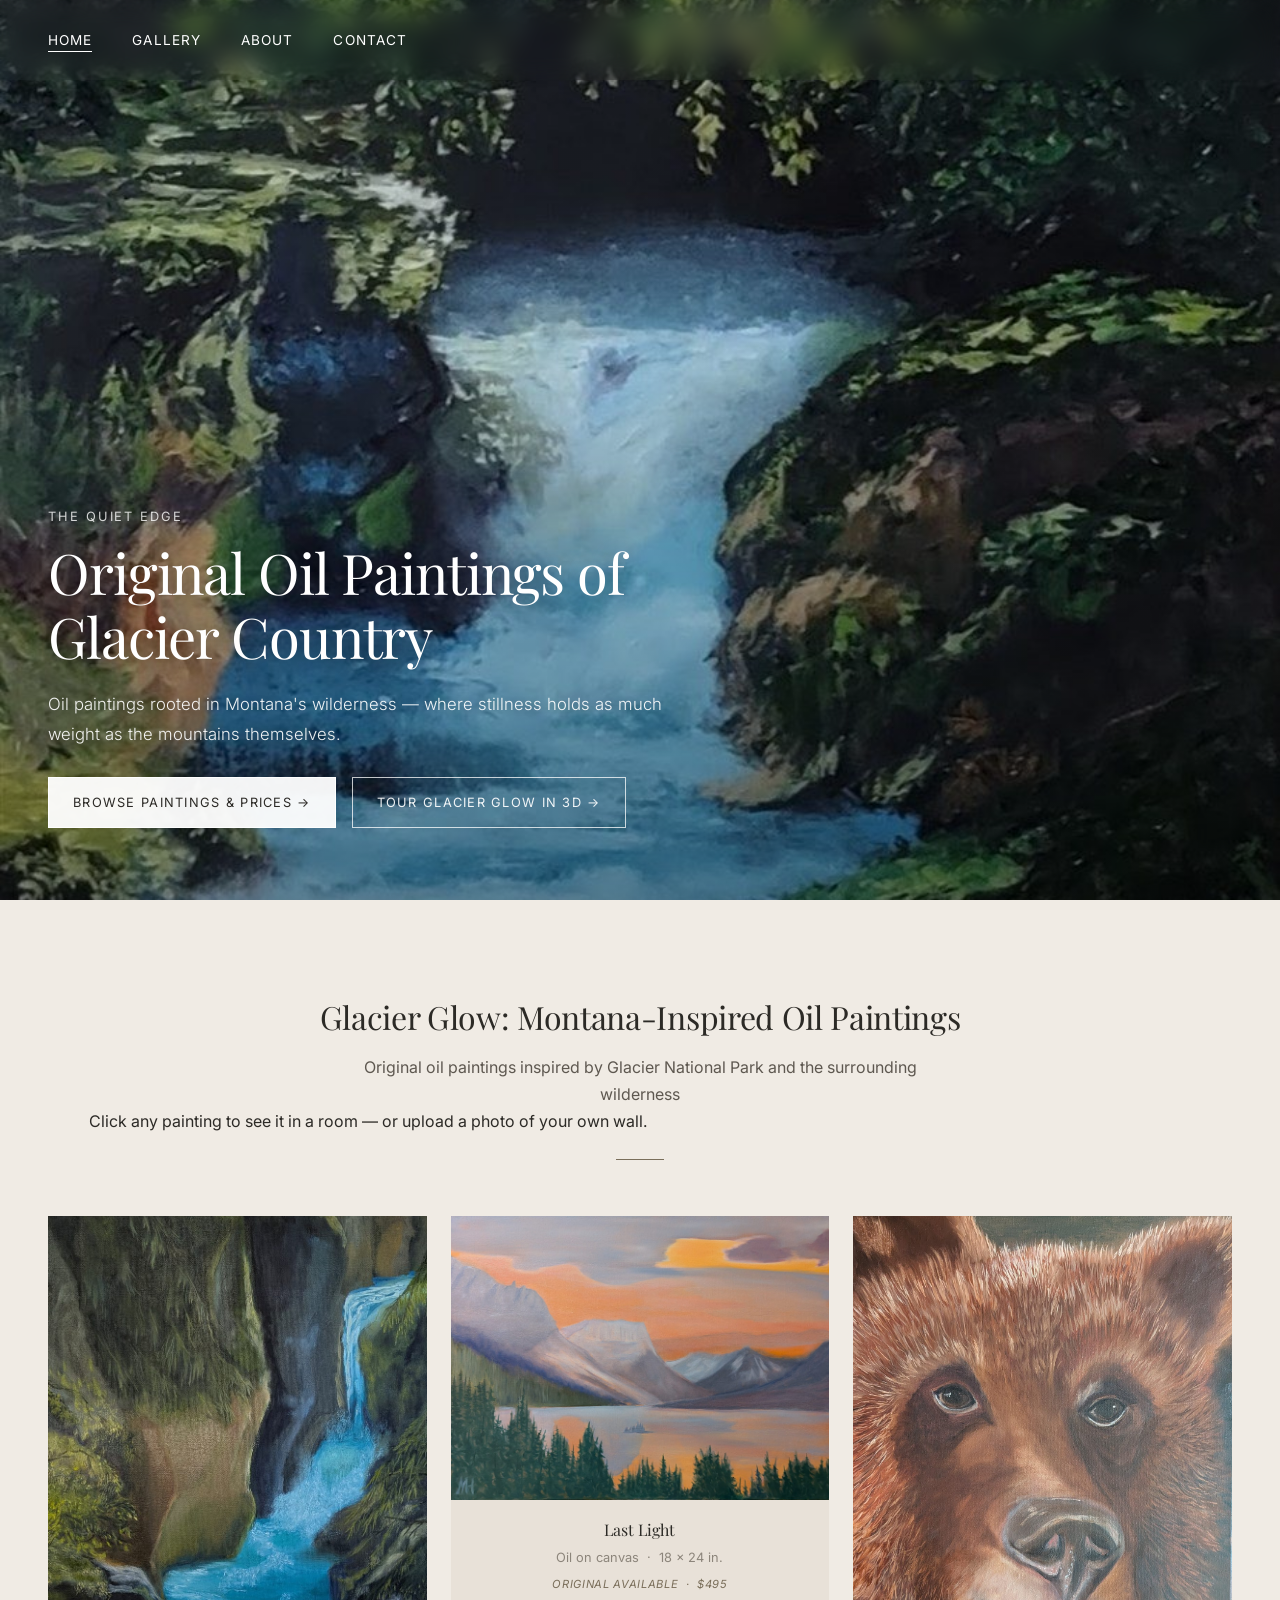
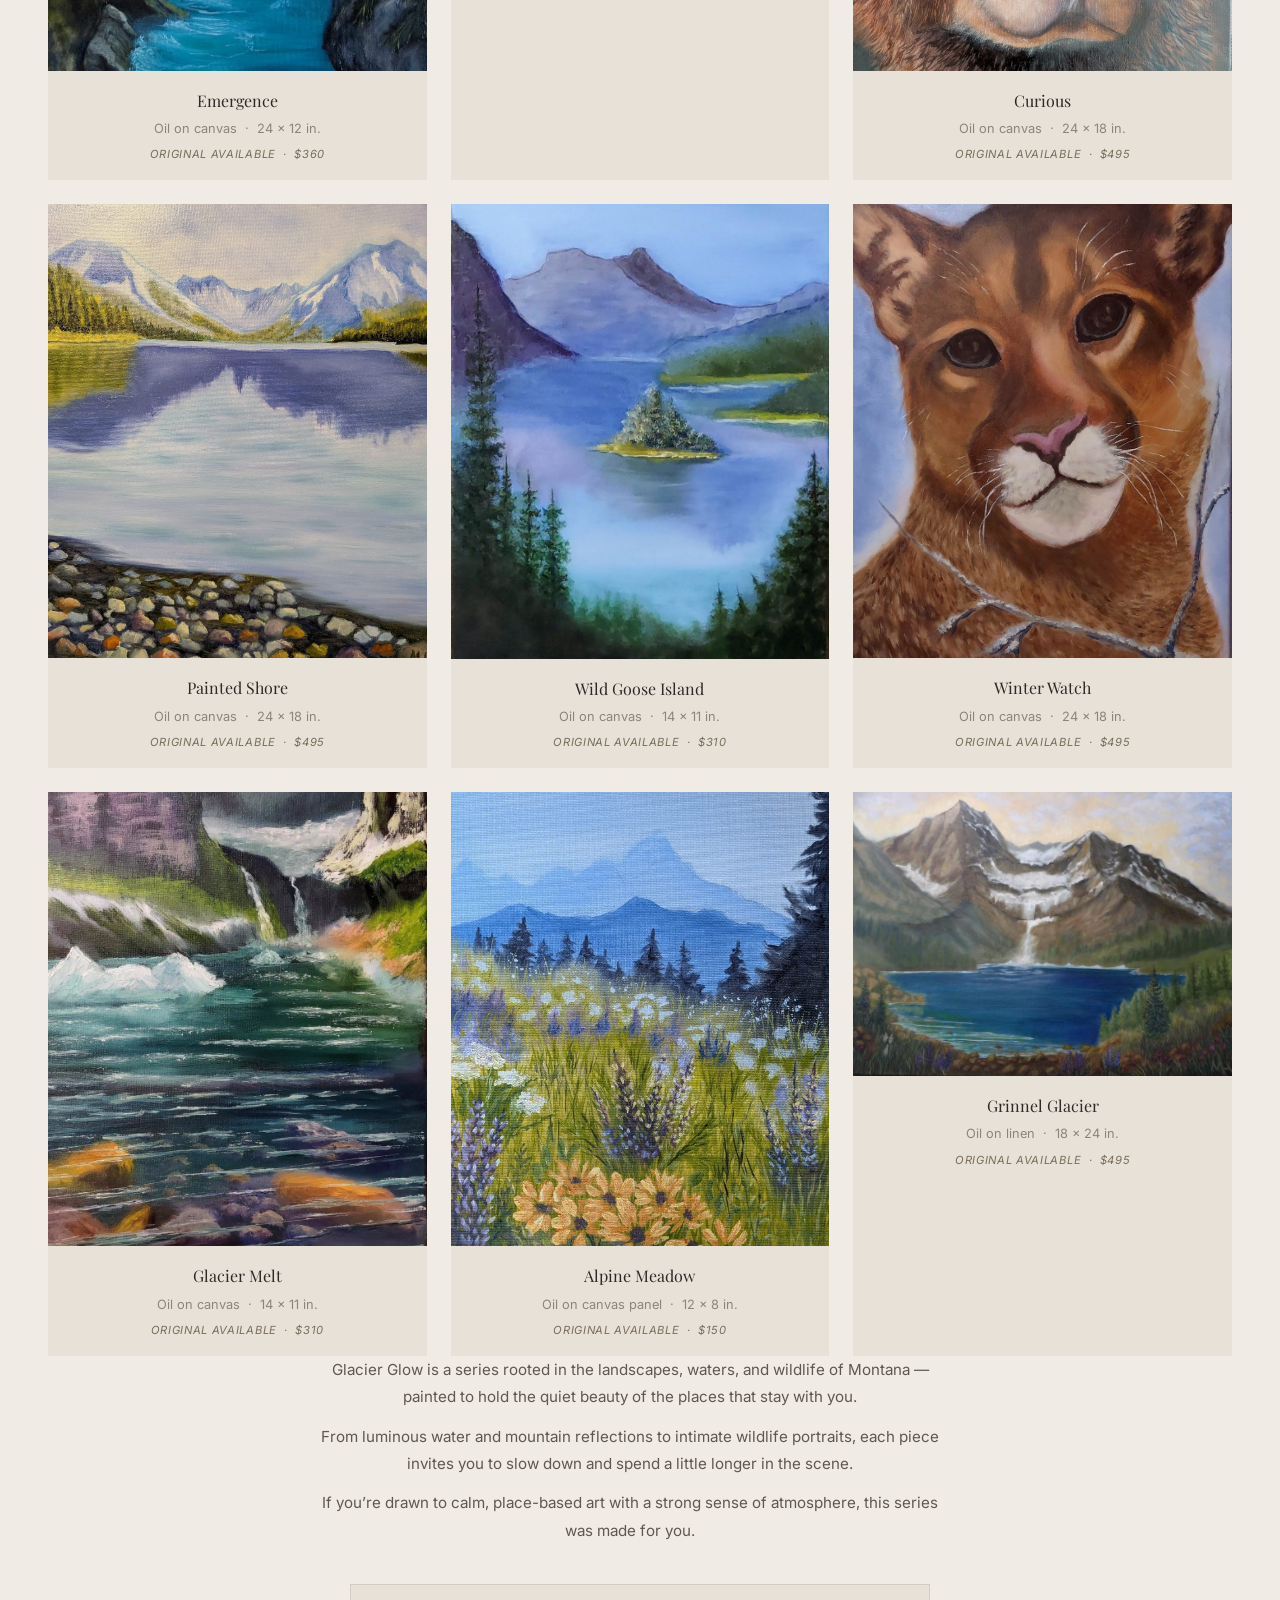
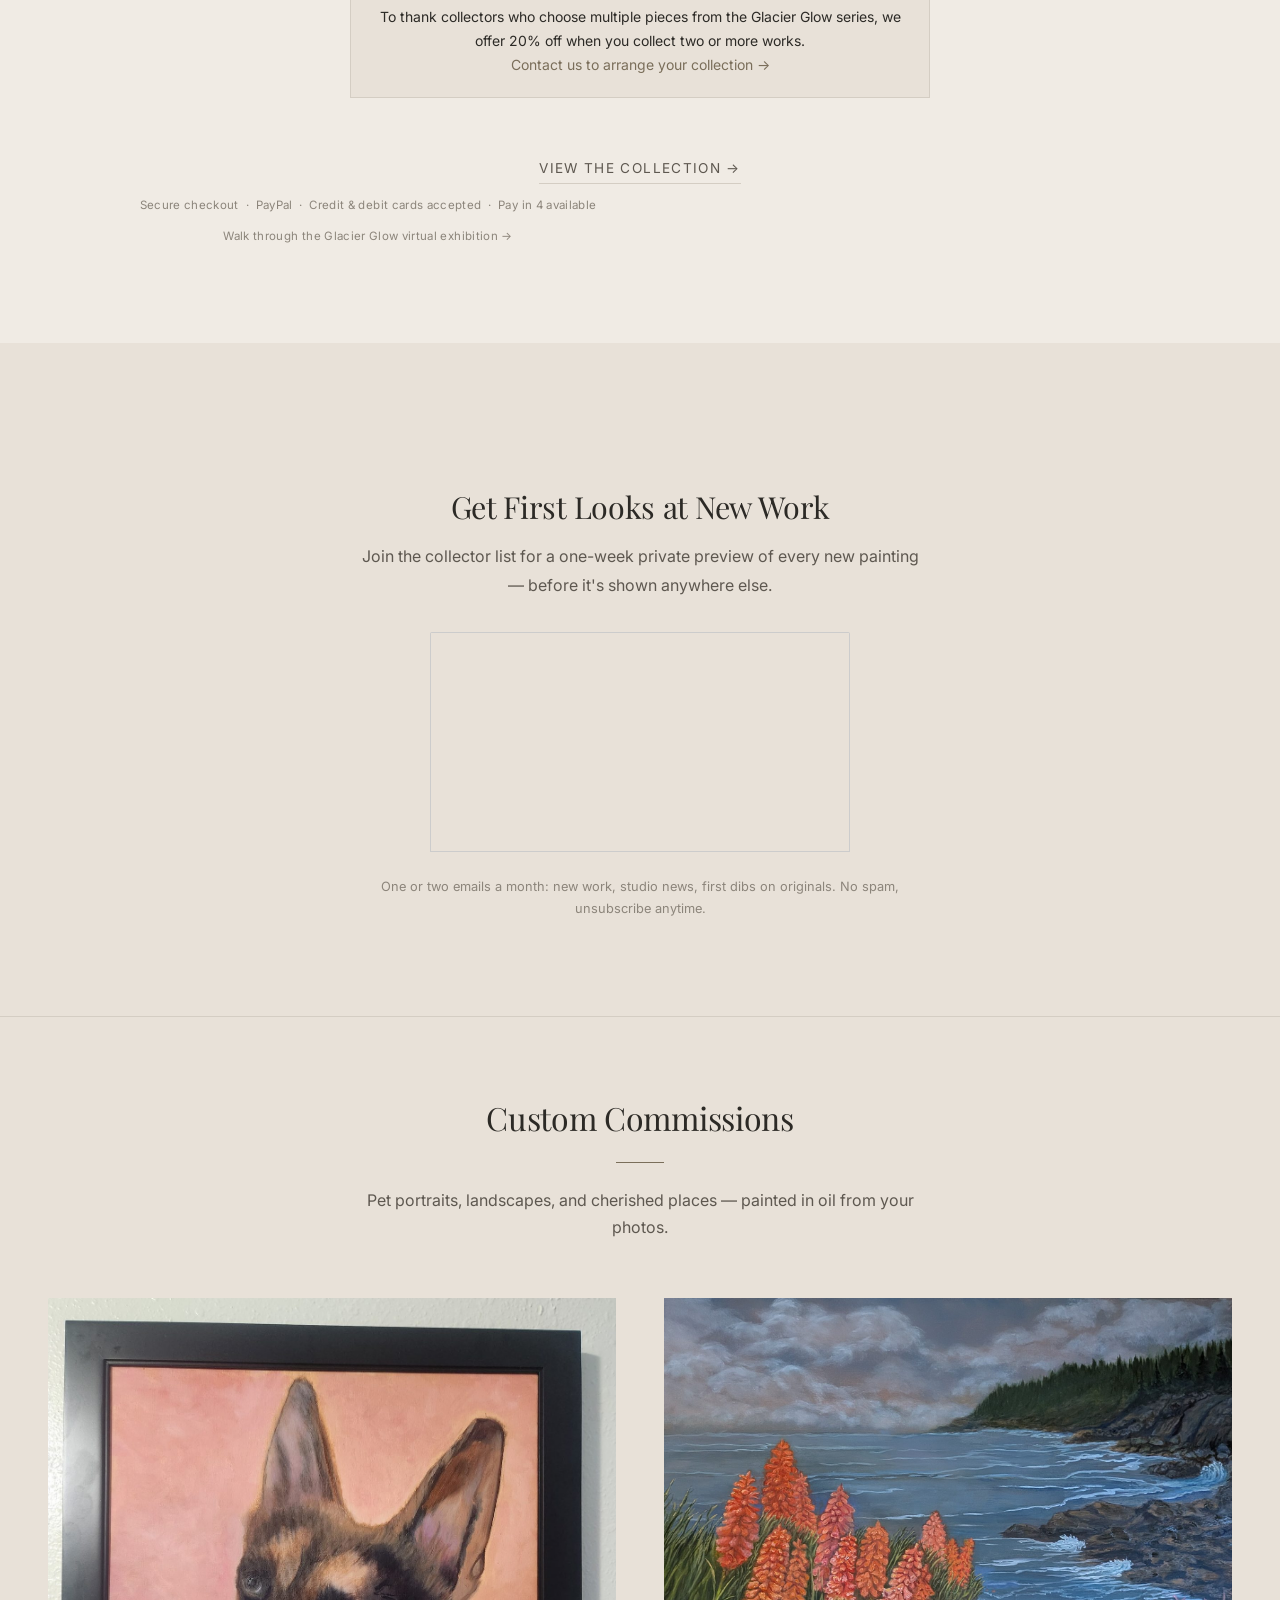
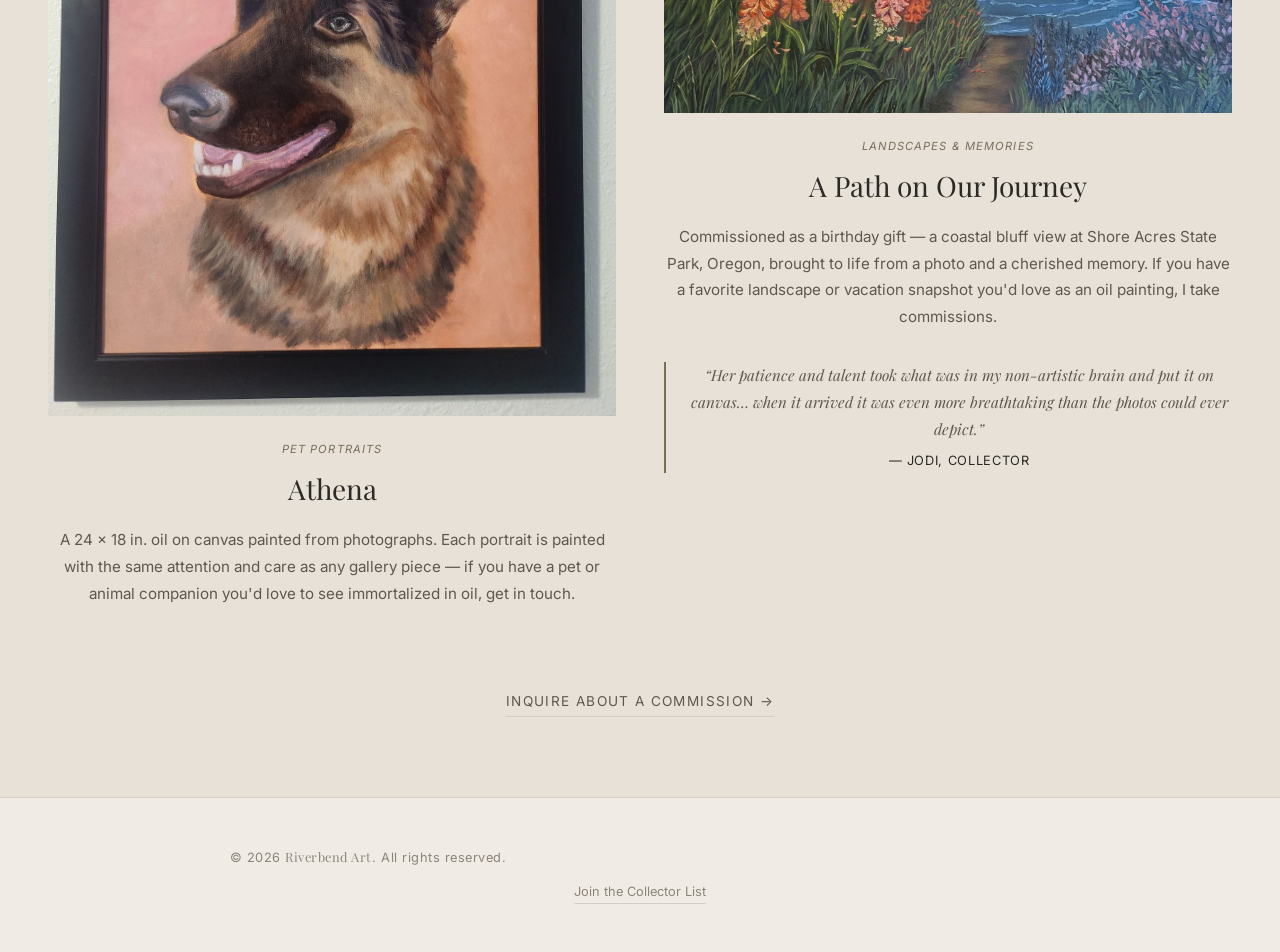
==== commit f1caaf7f: "Remove hero price line" ====
--- a/index.html
+++ b/index.html
@@ -48,7 +48,6 @@
                 Oil paintings rooted in Montana's wilderness — where stillness holds 
                 as much weight as the mountains themselves.
             </p>
-            <p class="hero__price-line">Originals from $85 &nbsp;&middot;&nbsp; Prints from $45</p>
             <div class="hero__cta-row">
                 <a href="gallery.html" class="hero__cta hero__cta--primary">Browse Paintings &amp; Prices &rarr;</a>
                 <a href="https://assets.artplacer.com/virtual-exhibitions/?i=24649" target="_blank" rel="noopener" class="hero__cta hero__cta--secondary">Tour Glacier Glow in 3D &rarr;</a>
@@ -62,6 +61,7 @@
             <header class="section__header">
                 <h2 class="section__title">Glacier Glow: Montana-Inspired Oil Paintings</h2>
                 <p class="section__subtitle">Original oil paintings inspired by Glacier National Park and the surrounding wilderness</p>
+                <p class="section__note">Click any painting to see it in a room &mdash; or upload a photo of your own wall.</p>
                 <hr class="section__divider">
             </header>
 
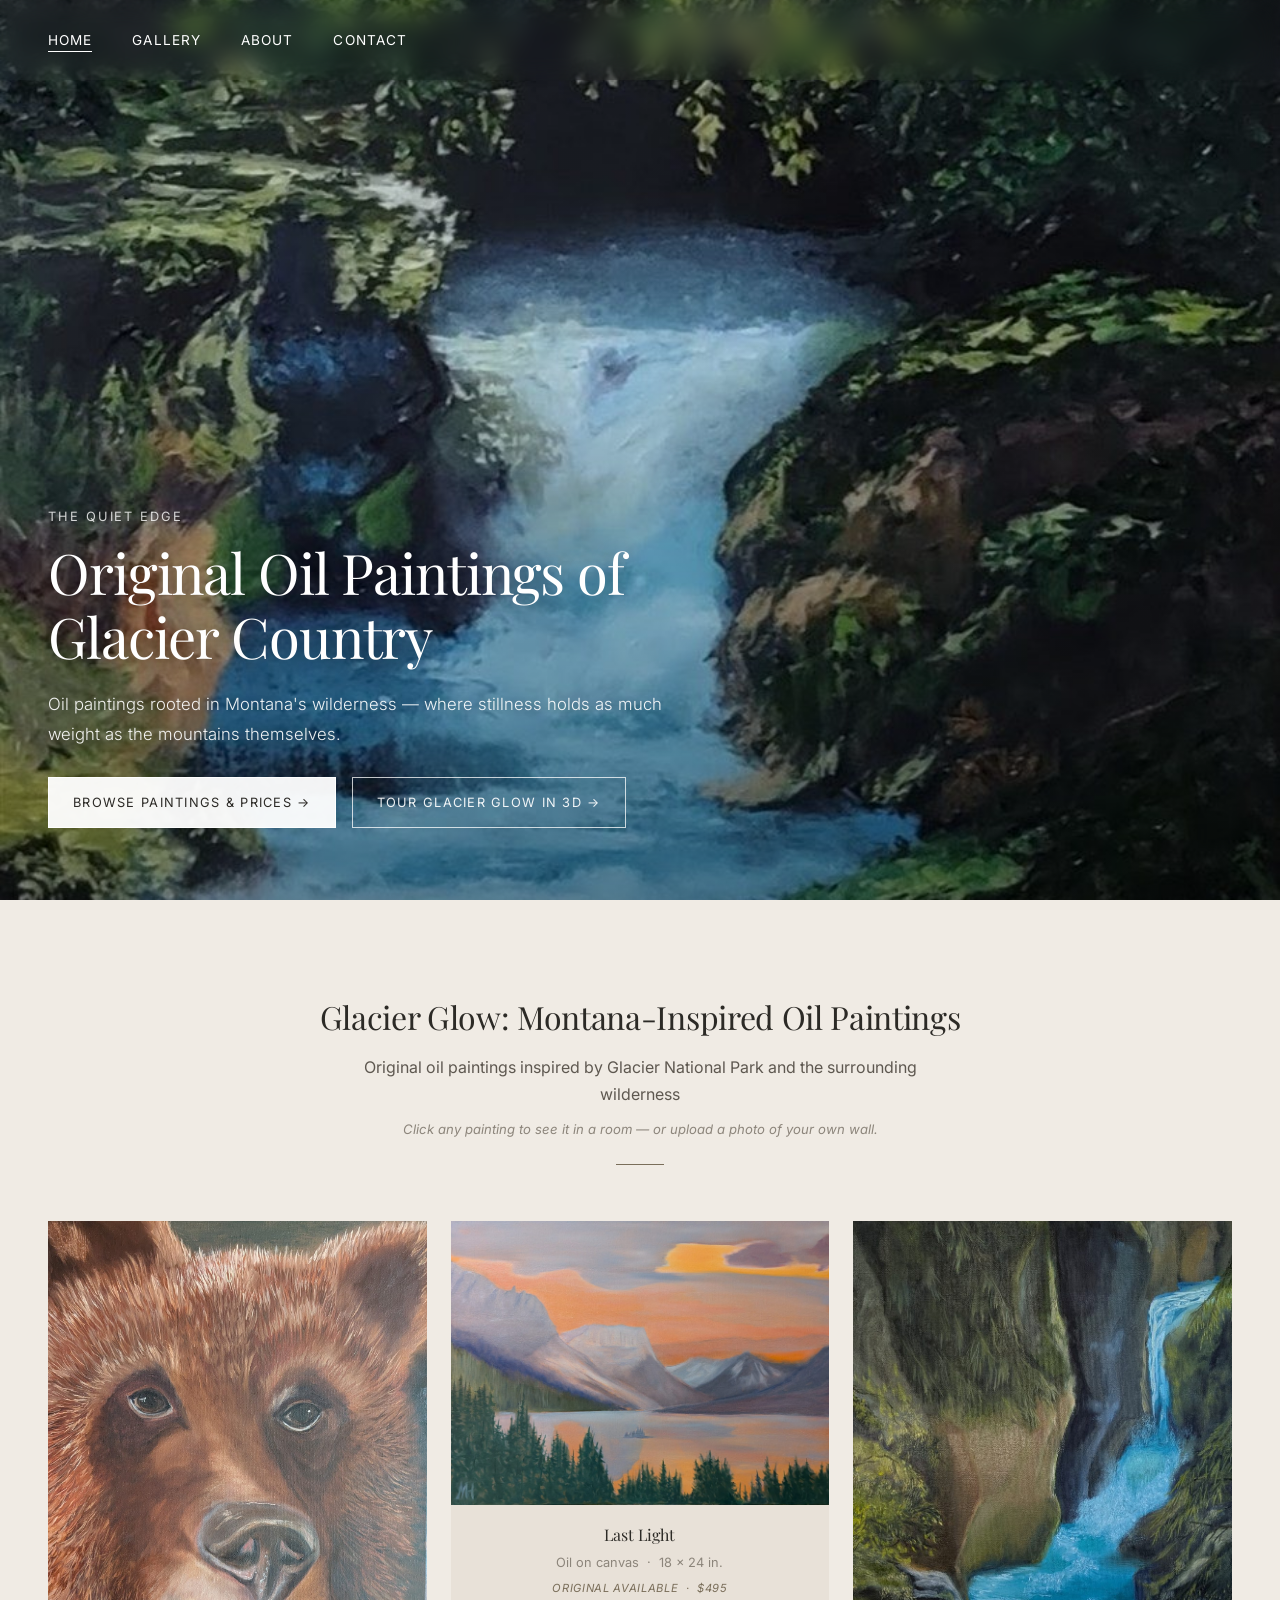
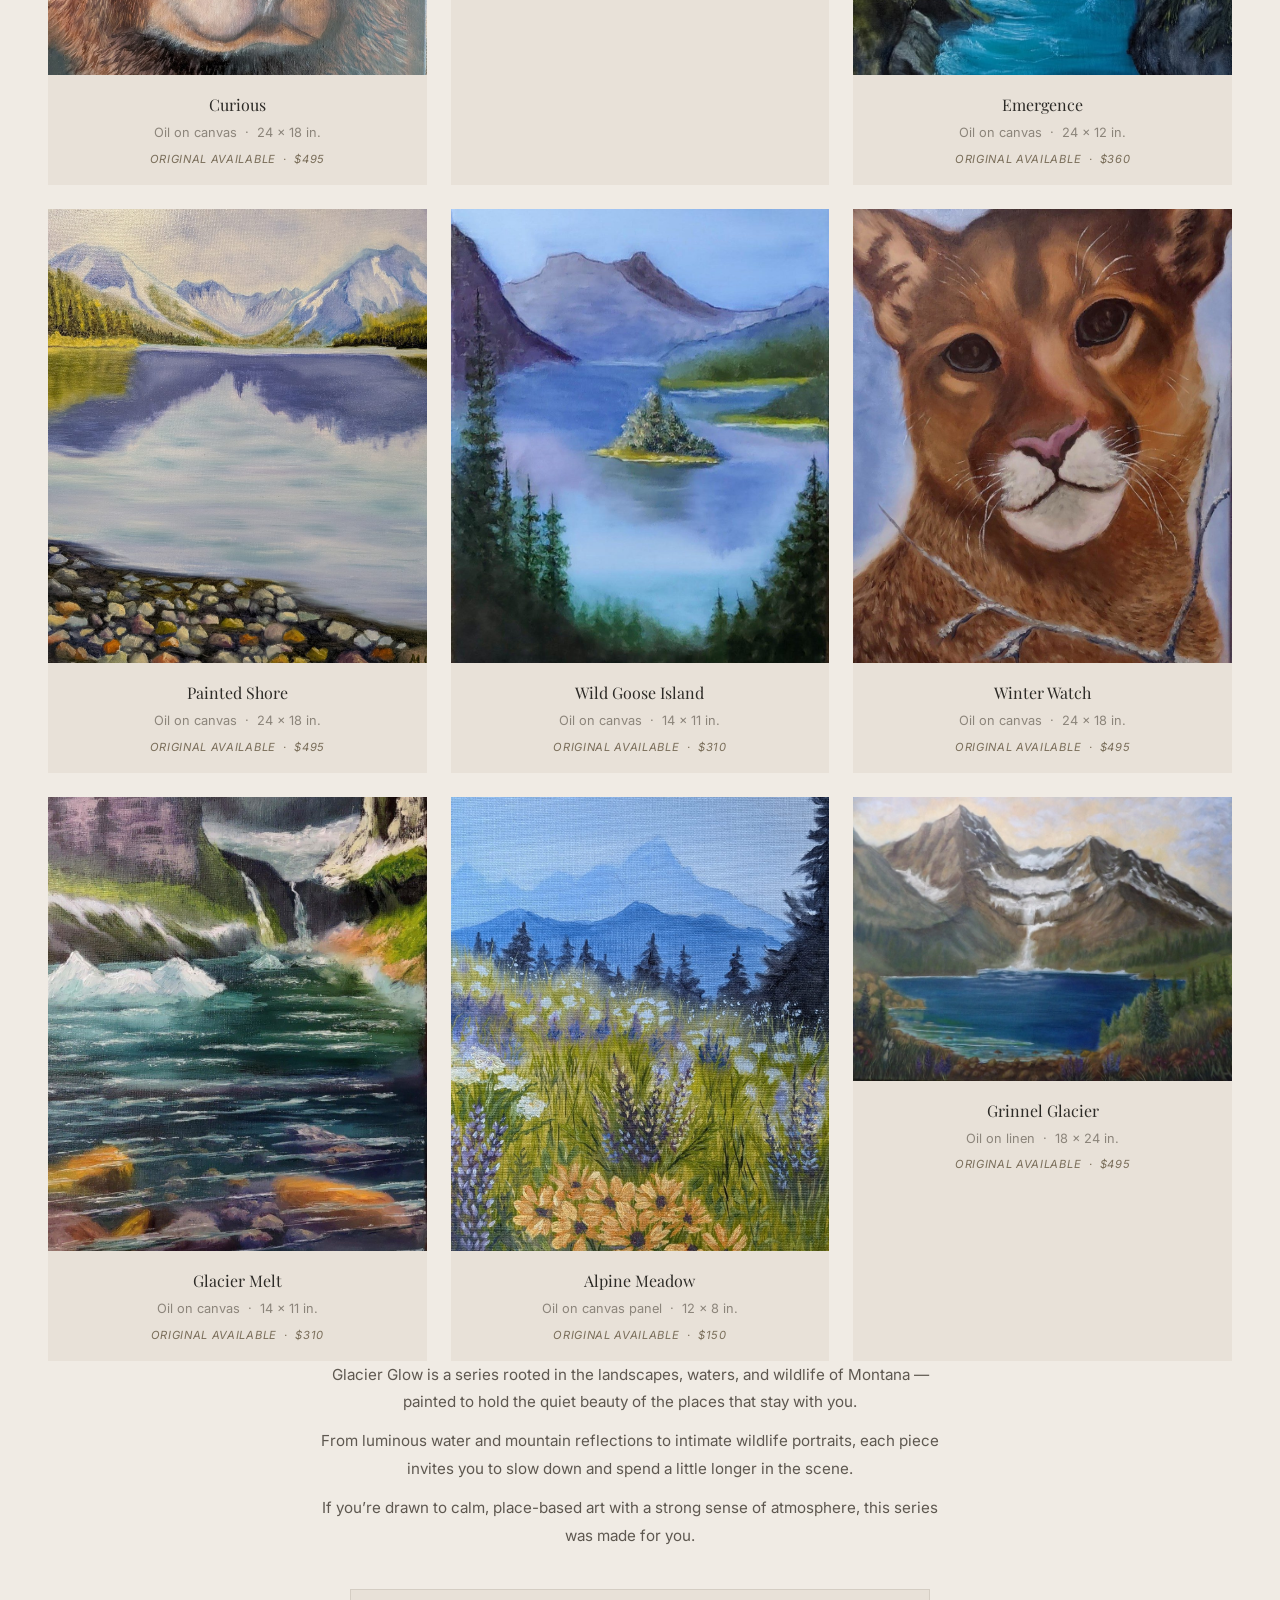
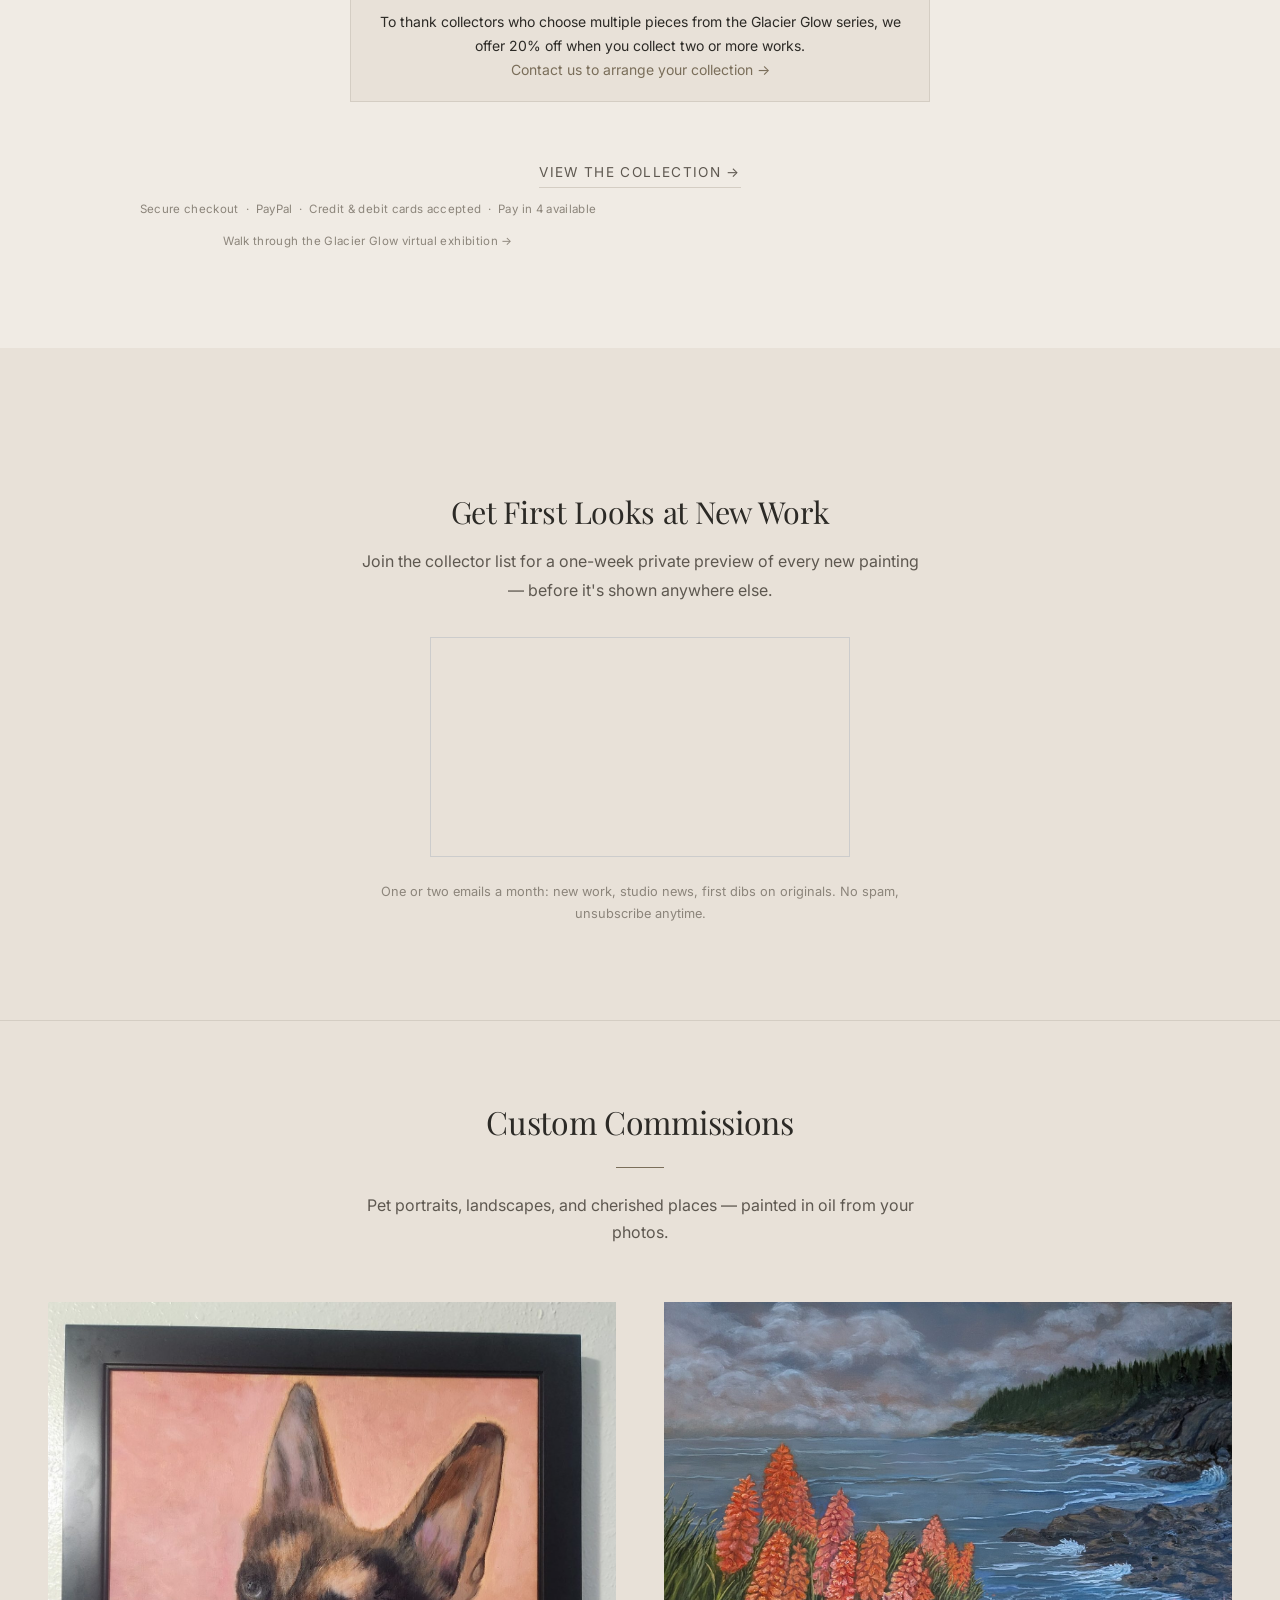
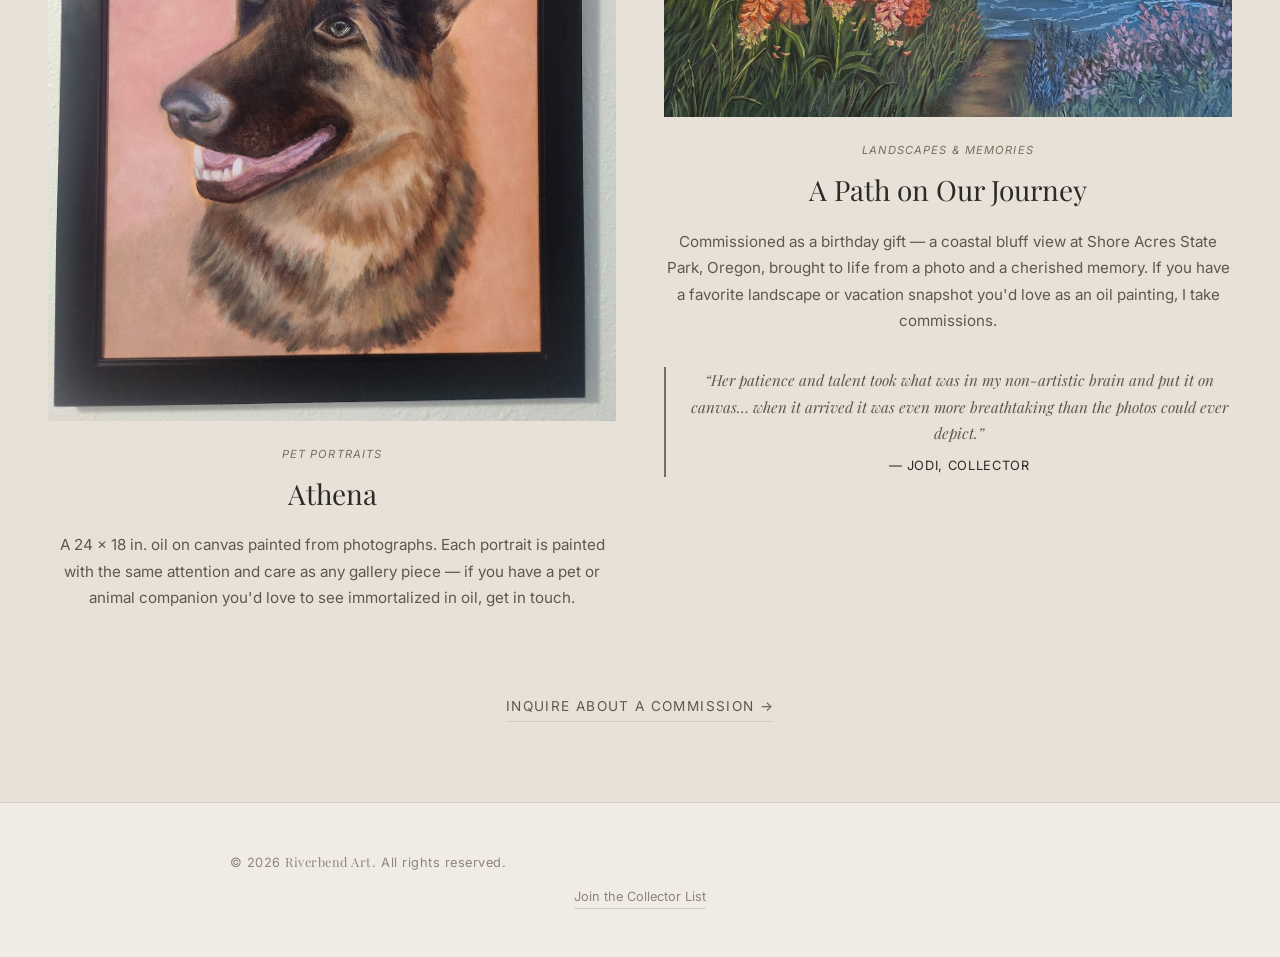
==== commit 95911e24: "Reorder gallery and homepage Glacier Glow row" ====
--- a/index.html
+++ b/index.html
@@ -67,15 +67,15 @@
 
             <div class="grid grid--home">
 
-                <!-- Emergence -->
-                <a href="gallery.html?open=emergence" class="grid__item">
-                    <div class="grid__image-wrapper">
-                        <img src="images/PXL_20260504_222622804.jpg" alt="Emergence" class="grid__image" width="783" height="1600">
-                    </div>
-                    <div class="grid__caption">
-                        <div class="grid__title">Emergence</div>
-                        <div class="grid__meta">Oil on canvas &nbsp;&middot;&nbsp; 24 &times; 12 in.</div>
-                        <div class="grid__status">Original Available &nbsp;&middot;&nbsp; $360</div>
+                <!-- Curious -->
+                <a href="gallery.html?open=curious" class="grid__item">
+                    <div class="grid__image-wrapper">
+                        <img src="images/PXL_20260527_174224267.NIGHT~2 (3)bearcub.jpg" alt="Curious" class="grid__image" width="1250" height="1600">
+                    </div>
+                    <div class="grid__caption">
+                        <div class="grid__title">Curious</div>
+                        <div class="grid__meta">Oil on canvas &nbsp;&middot;&nbsp; 24 &times; 18 in.</div>
+                        <div class="grid__status">Original Available &nbsp;&middot;&nbsp; $495</div>
                     </div>
                 </a>
 
@@ -91,15 +91,15 @@
                     </div>
                 </a>
 
-                <!-- Curious -->
-                <a href="gallery.html?open=curious" class="grid__item">
-                    <div class="grid__image-wrapper">
-                        <img src="images/PXL_20260527_174224267.NIGHT~2 (3)bearcub.jpg" alt="Curious" class="grid__image" width="1250" height="1600">
-                    </div>
-                    <div class="grid__caption">
-                        <div class="grid__title">Curious</div>
-                        <div class="grid__meta">Oil on canvas &nbsp;&middot;&nbsp; 24 &times; 18 in.</div>
-                        <div class="grid__status">Original Available &nbsp;&middot;&nbsp; $495</div>
+                <!-- Emergence -->
+                <a href="gallery.html?open=emergence" class="grid__item">
+                    <div class="grid__image-wrapper">
+                        <img src="images/PXL_20260504_222622804.jpg" alt="Emergence" class="grid__image" width="783" height="1600">
+                    </div>
+                    <div class="grid__caption">
+                        <div class="grid__title">Emergence</div>
+                        <div class="grid__meta">Oil on canvas &nbsp;&middot;&nbsp; 24 &times; 12 in.</div>
+                        <div class="grid__status">Original Available &nbsp;&middot;&nbsp; $360</div>
                     </div>
                 </a>
 
--- a/css/style.css
+++ b/css/style.css
@@ -372,6 +372,16 @@
     margin-right: auto;
 }
 
+.section__note {
+    margin-top: 0.6rem;
+    color: var(--color-text-muted);
+    font-size: 0.82rem;
+    font-style: italic;
+    max-width: 520px;
+    margin-left: auto;
+    margin-right: auto;
+}
+
 .section__divider {
     display: block;
     width: 48px;
@@ -532,6 +542,44 @@
     color: var(--color-text-muted);
     margin: 0;
     text-align: center;
+}
+
+.orig-panel__contact {
+    font-size: 0.85rem;
+    color: var(--color-text);
+    line-height: 1.6;
+    margin: 0 0 0.75rem;
+    text-align: center;
+}
+
+.orig-panel__contact a {
+    color: var(--color-text);
+    text-decoration: underline;
+}
+
+.sample-room-cta,
+.room-widget-cta {
+    display: block;
+    width: 100%;
+    margin-top: 0.75rem;
+    padding: 0.85rem 1.25rem;
+    font-family: var(--font-sans);
+    font-size: 0.8rem;
+    letter-spacing: 0.08em;
+    text-transform: uppercase;
+    text-align: center;
+    color: var(--color-text);
+    background: transparent;
+    border: 1px solid var(--color-text);
+    cursor: pointer;
+    text-decoration: none;
+    transition: background-color 0.25s ease, color 0.25s ease;
+}
+
+.sample-room-cta:hover,
+.room-widget-cta:hover {
+    background: var(--color-text);
+    color: var(--color-white);
 }
 
 .orig-panel__confirmation {
@@ -1354,8 +1402,87 @@
 .collector-signup__embed {
     max-width: 420px;
     margin: 0 auto;
-    overflow: hidden;
+}
+
+.collector-signup__listname {
+    font-size: 0.75rem;
+    letter-spacing: 0.1em;
+    text-transform: uppercase;
+    color: var(--color-accent);
+    margin-bottom: 0.85rem;
+}
+
+.collector-signup__field {
+    display: flex;
+    flex-direction: column;
+    gap: 0.75rem;
+}
+
+.collector-signup__input {
+    width: 100%;
+    padding: 0.85rem 1rem;
+    font-family: var(--font-sans);
+    font-size: 1rem;
+    color: var(--color-text);
+    background: var(--color-white);
+    border: 1px solid var(--color-border);
     border-radius: 2px;
+    outline: none;
+    transition: border-color 0.3s ease;
+}
+
+.collector-signup__input:focus {
+    border-color: var(--color-accent);
+}
+
+.collector-signup__input::placeholder {
+    color: var(--color-text-muted);
+}
+
+.collector-signup__input[aria-invalid="true"] {
+    border-color: #a84343;
+}
+
+.collector-signup__submit {
+    display: block;
+    width: 100%;
+    padding: 0.9rem 1.5rem;
+    font-family: var(--font-sans);
+    font-size: 0.85rem;
+    letter-spacing: 0.08em;
+    text-transform: uppercase;
+    color: var(--color-white);
+    background: var(--color-text);
+    border: 1px solid var(--color-text);
+    border-radius: 2px;
+    cursor: pointer;
+    transition: all 0.3s ease;
+}
+
+.collector-signup__submit:hover {
+    background: transparent;
+    color: var(--color-text);
+}
+
+.collector-signup__error {
+    margin-top: 0.6rem;
+    margin-bottom: 0;
+    font-size: 0.85rem;
+    color: #a84343;
+    text-align: left;
+}
+
+.collector-signup__success {
+    padding: 1.25rem;
+    background: var(--color-white);
+    border: 1px solid var(--color-border);
+    border-radius: 2px;
+}
+
+.collector-signup__success p {
+    margin: 0;
+    color: var(--color-text);
+    line-height: 1.7;
 }
 
 .collector-signup__fineprint {
@@ -2145,6 +2272,18 @@
     margin-bottom: 0.2rem;
 }
 
+.grid__sold-badge {
+    display: inline-block;
+    font-size: 0.62rem;
+    letter-spacing: 0.12em;
+    text-transform: uppercase;
+    color: var(--color-white);
+    background: var(--color-text);
+    padding: 0.18rem 0.5rem;
+    margin-bottom: 0.2rem;
+    margin-right: 0.35rem;
+}
+
 .le-notice {
     background: #f5f2ec;
     border: 1px solid var(--color-border);
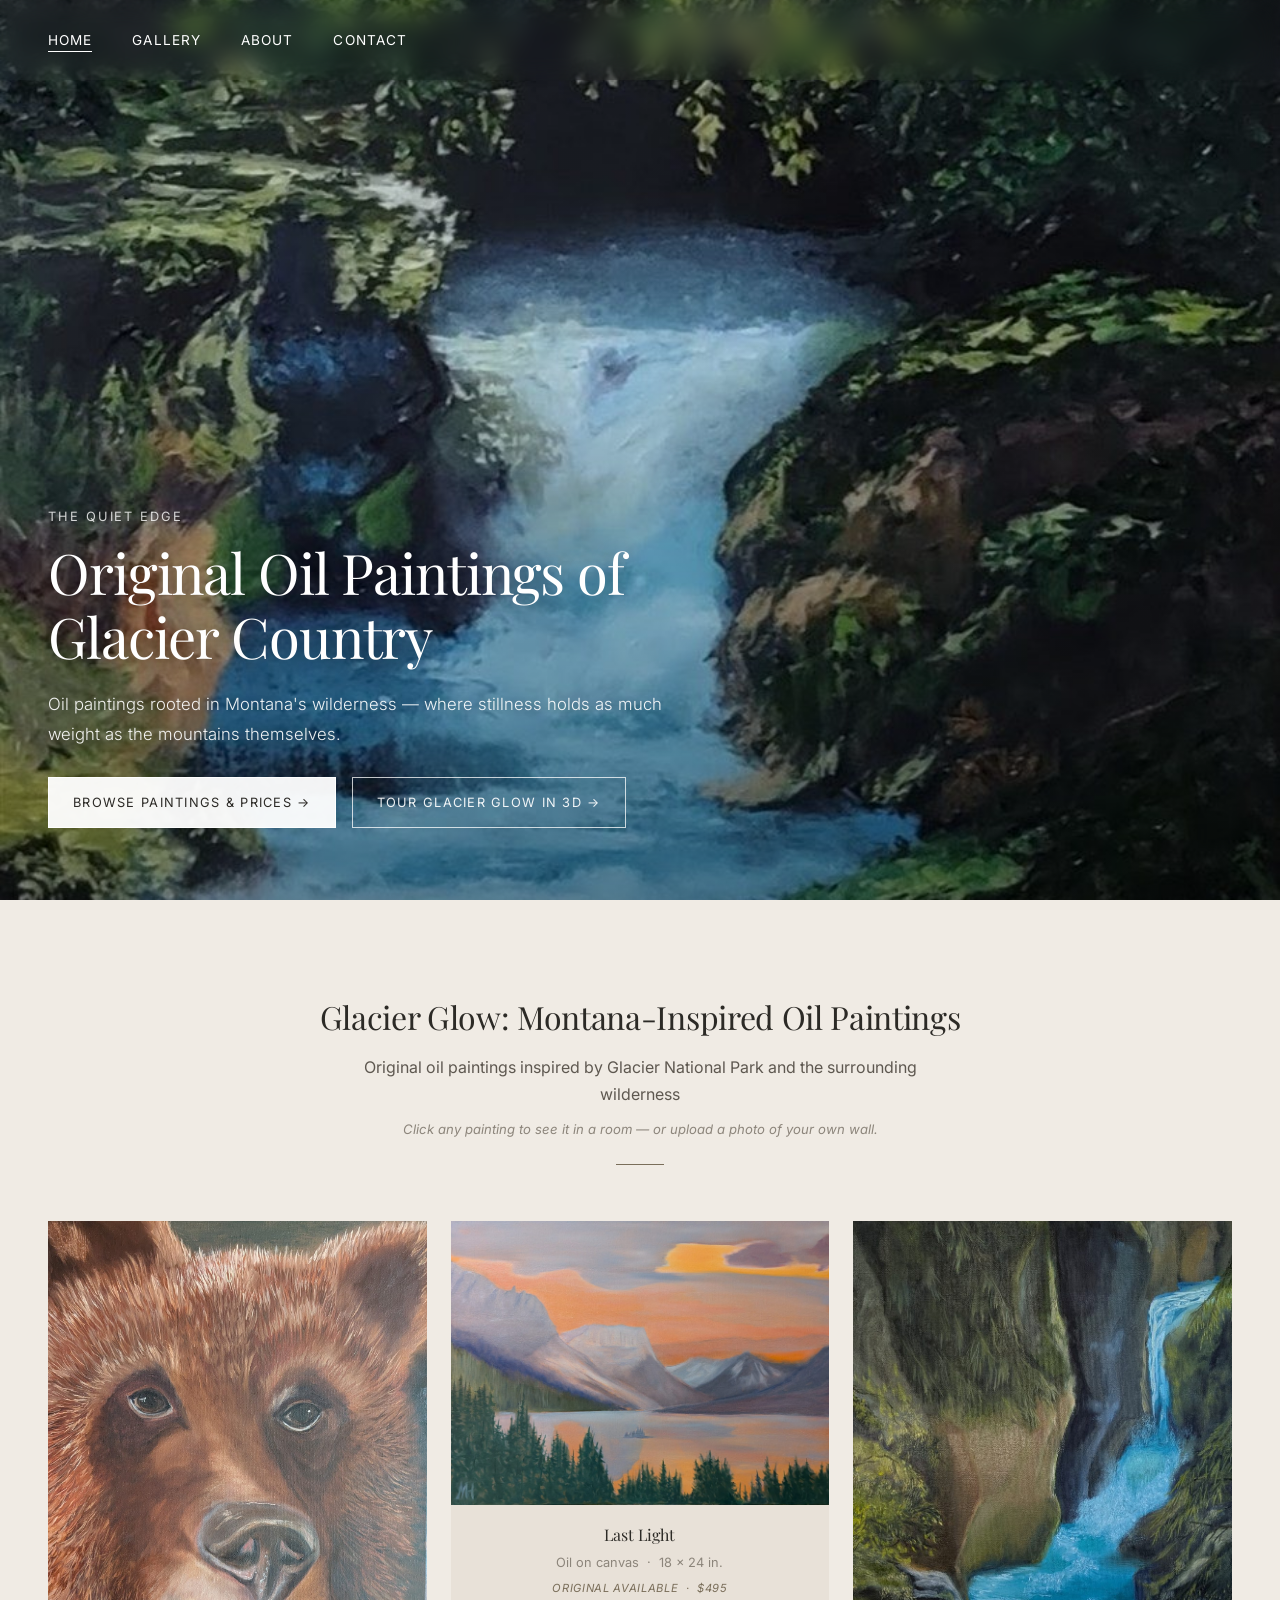
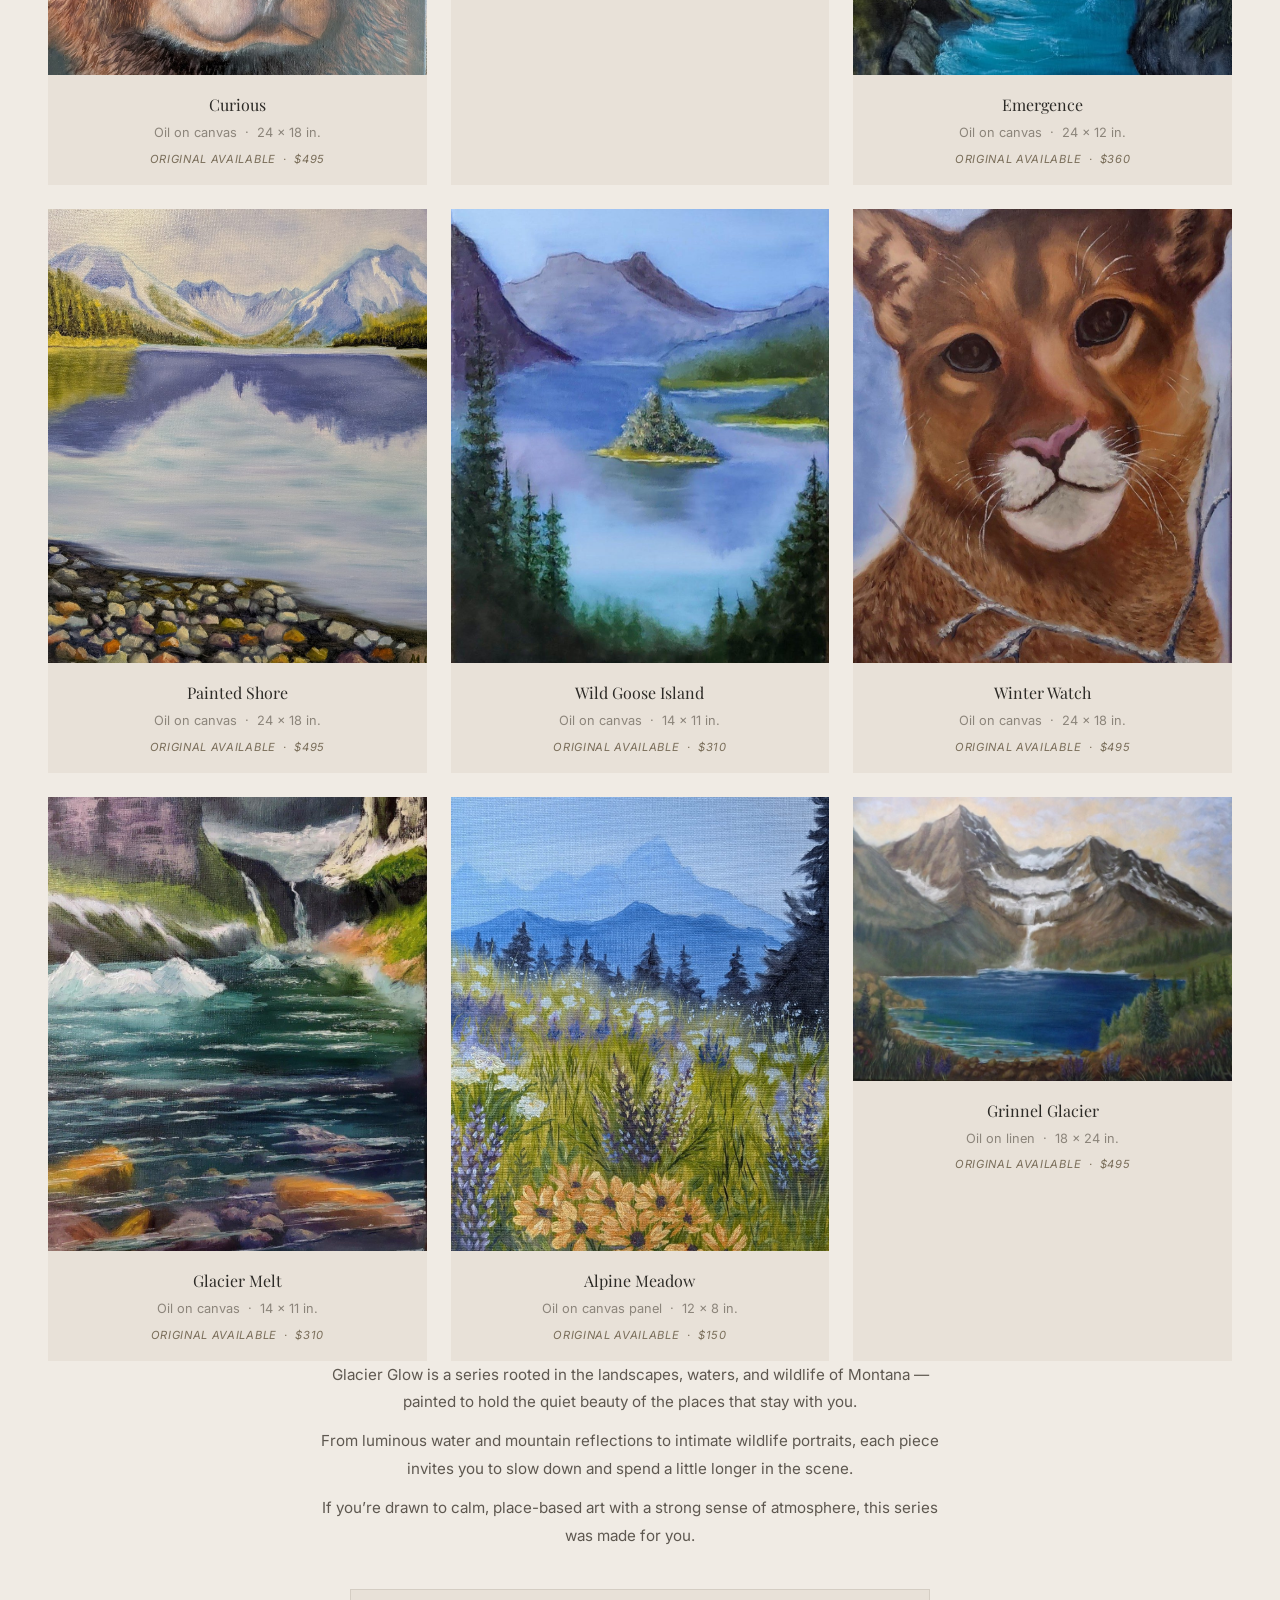
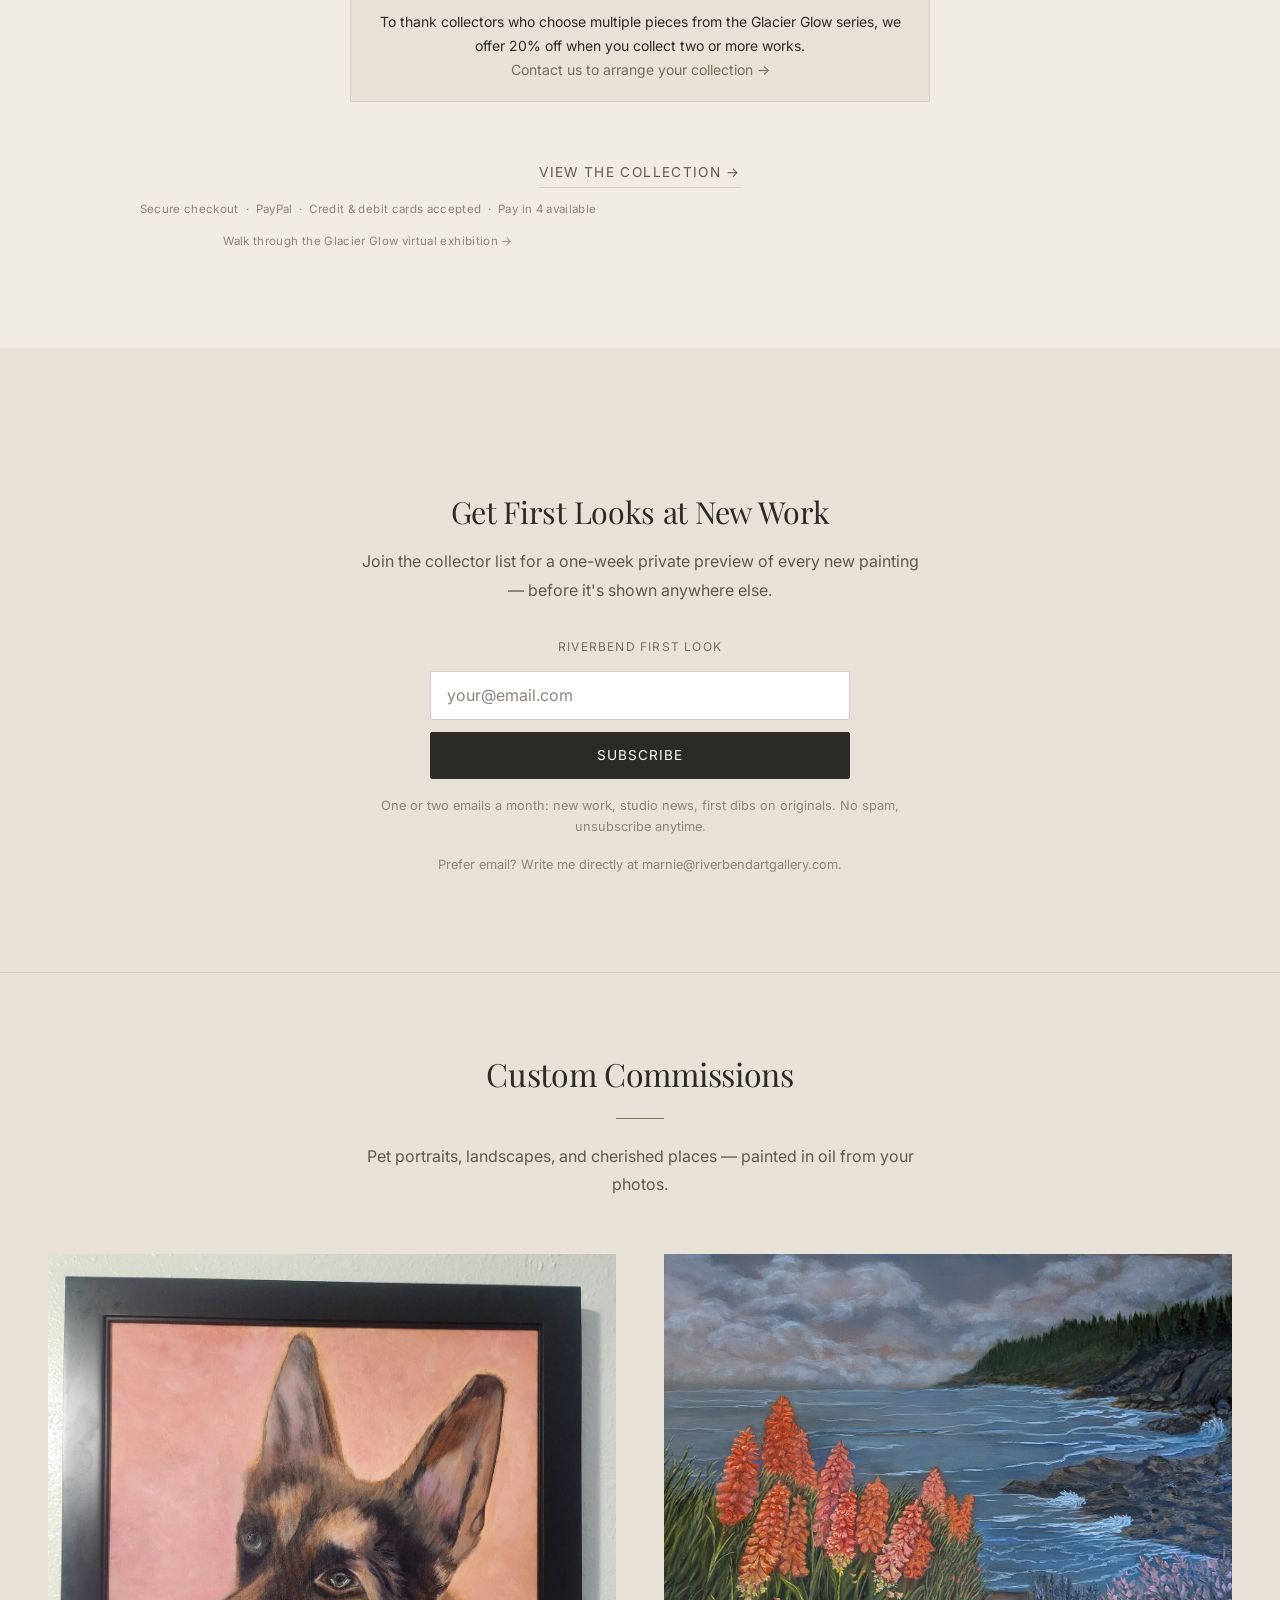
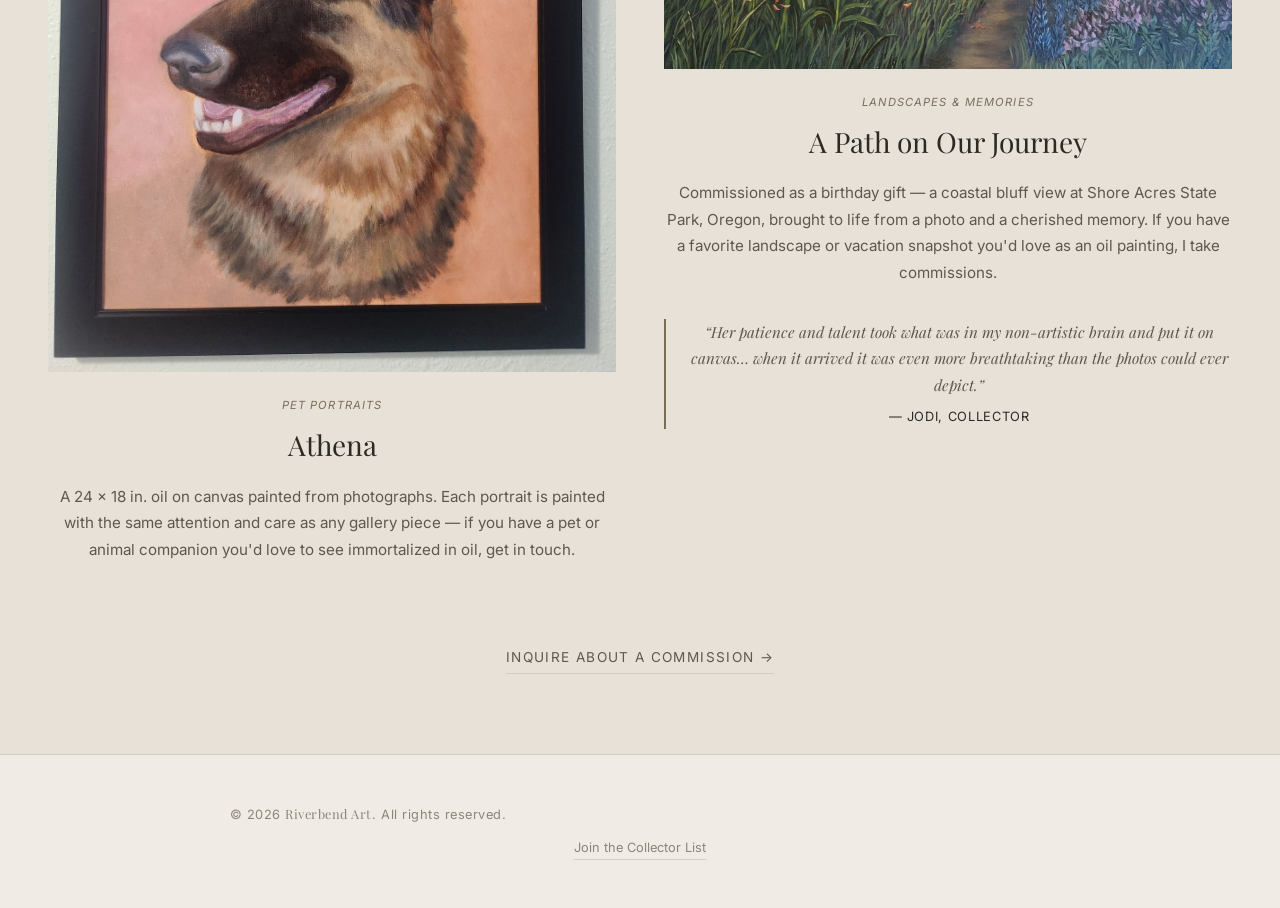
==== commit 4bfbbb6d: "Replace homepage Buttondown iframe with native signup form" ====
--- a/index.html
+++ b/index.html
@@ -204,13 +204,50 @@
             <p class="collector-signup__body">Join the collector list for a one-week private preview of every new painting &mdash; before it's shown anywhere else.</p>
 
             <div class="collector-signup__embed">
+                <p class="collector-signup__listname">Riverbend First Look</p>
+                <form
+                    class="collector-signup__form"
+                    id="collectorSignupForm"
+                    novalidate
+                    method="POST"
+                    action="https://buttondown.com/api/emails/embed-subscribe/riverbendart"
+                    target="collectorSignupTarget"
+                >
+                    <div class="collector-signup__field">
+                        <label for="collectorSignupEmail" class="visually-hidden">Email address</label>
+                        <input
+                            type="email"
+                            id="collectorSignupEmail"
+                            name="email"
+                            class="collector-signup__input"
+                            placeholder="your@email.com"
+                            autocomplete="email"
+                            inputmode="email"
+                            autocapitalize="off"
+                            autocorrect="off"
+                            spellcheck="false"
+                            aria-describedby="collectorSignupError"
+                            required
+                        >
+                        <button type="submit" class="collector-signup__submit" id="collectorSignupSubmit">Subscribe</button>
+                    </div>
+                    <p class="collector-signup__error" id="collectorSignupError" role="alert" hidden></p>
+                </form>
+                <div class="collector-signup__success" id="collectorSignupSuccess" hidden>
+                    <p>You're on the list &mdash; watch your inbox for your first private preview.</p>
+                </div>
+                <!-- Buttondown submission target: keeps the real form POST off-screen, no visible navigation -->
                 <iframe
-                    scrolling="no"
-                    style="width:100%;height:220px;border:1px #ccc solid"
-                    src="https://buttondown.com/riverbendart?as_embed=true"
+                    name="collectorSignupTarget"
+                    id="collectorSignupTarget"
+                    class="visually-hidden"
+                    title="Subscription submission"
+                    aria-hidden="true"
+                    tabindex="-1"
                 ></iframe>
             </div>
             <p class="collector-signup__fineprint">One or two emails a month: new work, studio news, first dibs on originals. No spam, unsubscribe anytime.</p>
+            <p class="collector-signup__fineprint">Prefer email? Write me directly at <a href="mailto:marnie@riverbendartgallery.com">marnie@riverbendartgallery.com</a>.</p>
         </div>
     </section>
 
@@ -275,5 +312,6 @@
 
     <script src="js/paintings-data.js"></script>
     <script src="js/main.js?v=20260606a"></script>
+    <script src="js/collector-signup.js?v=20261007a"></script>
 </body>
 </html>
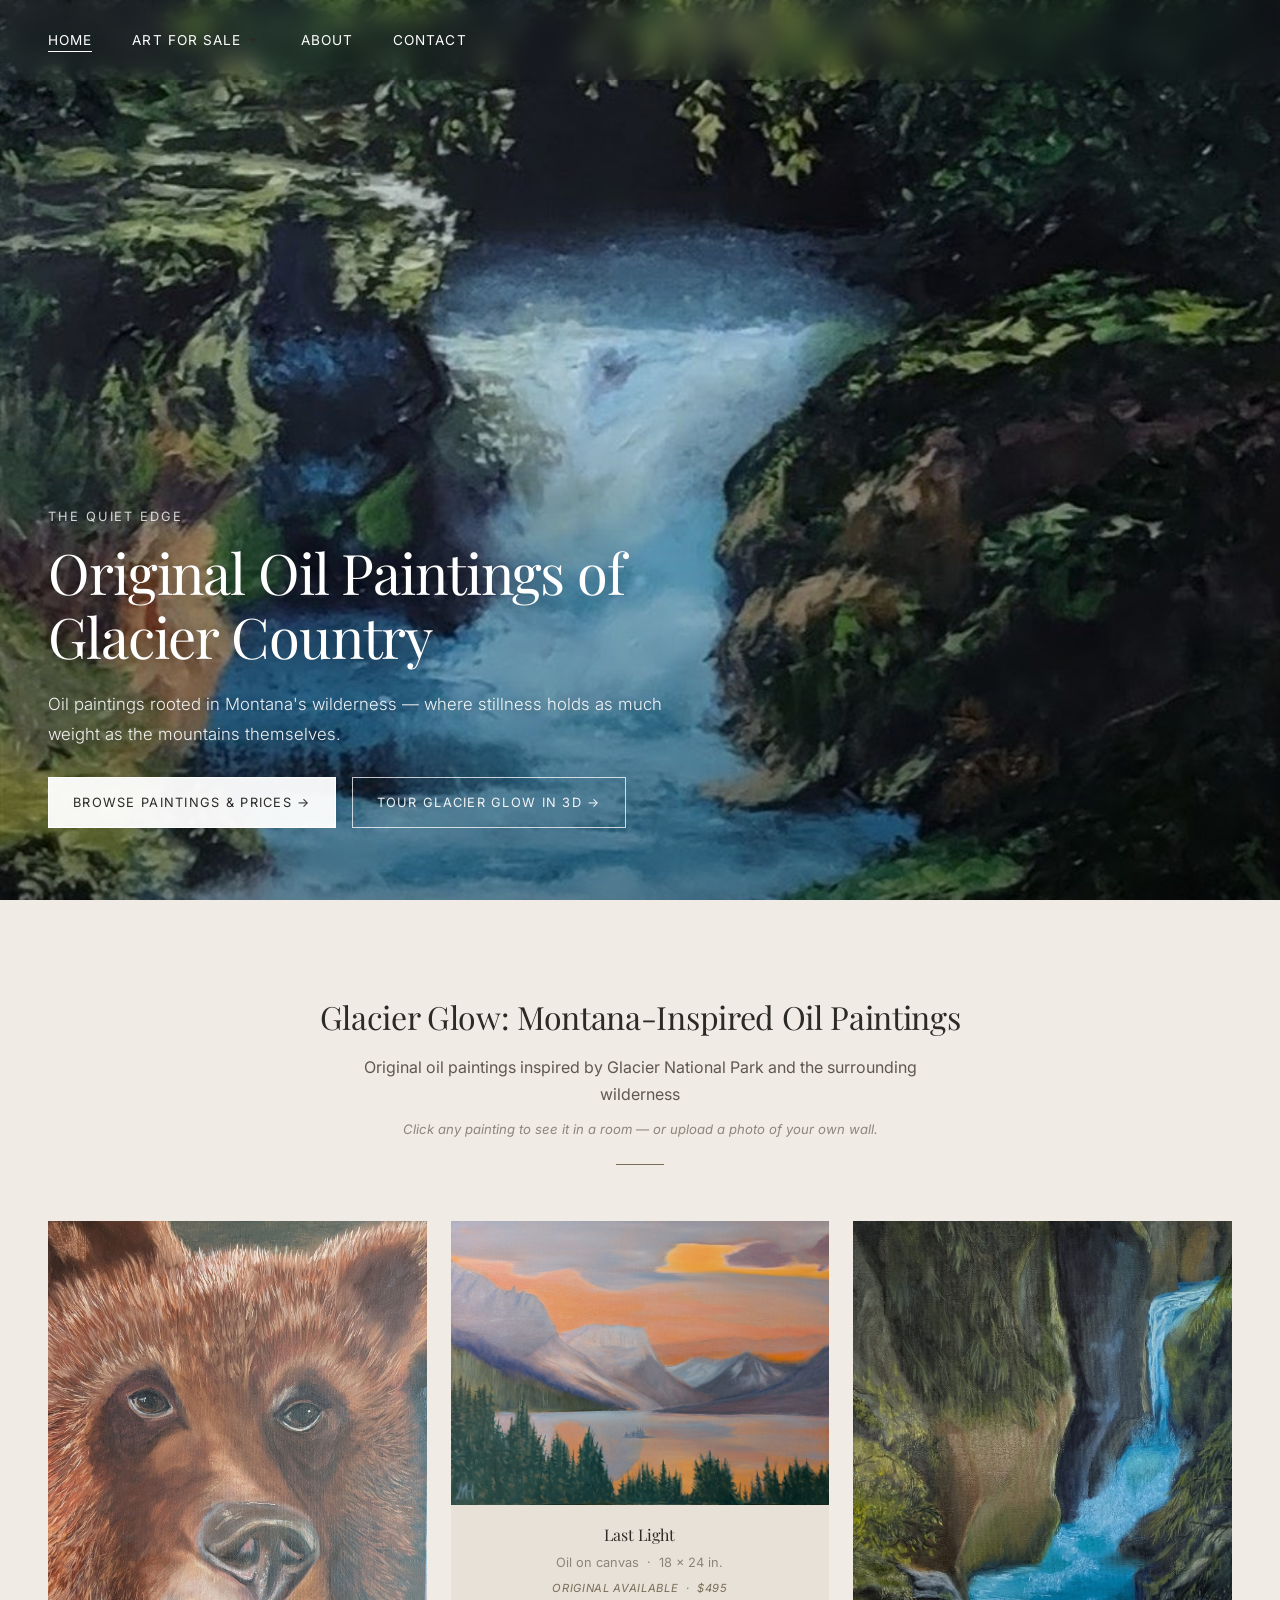
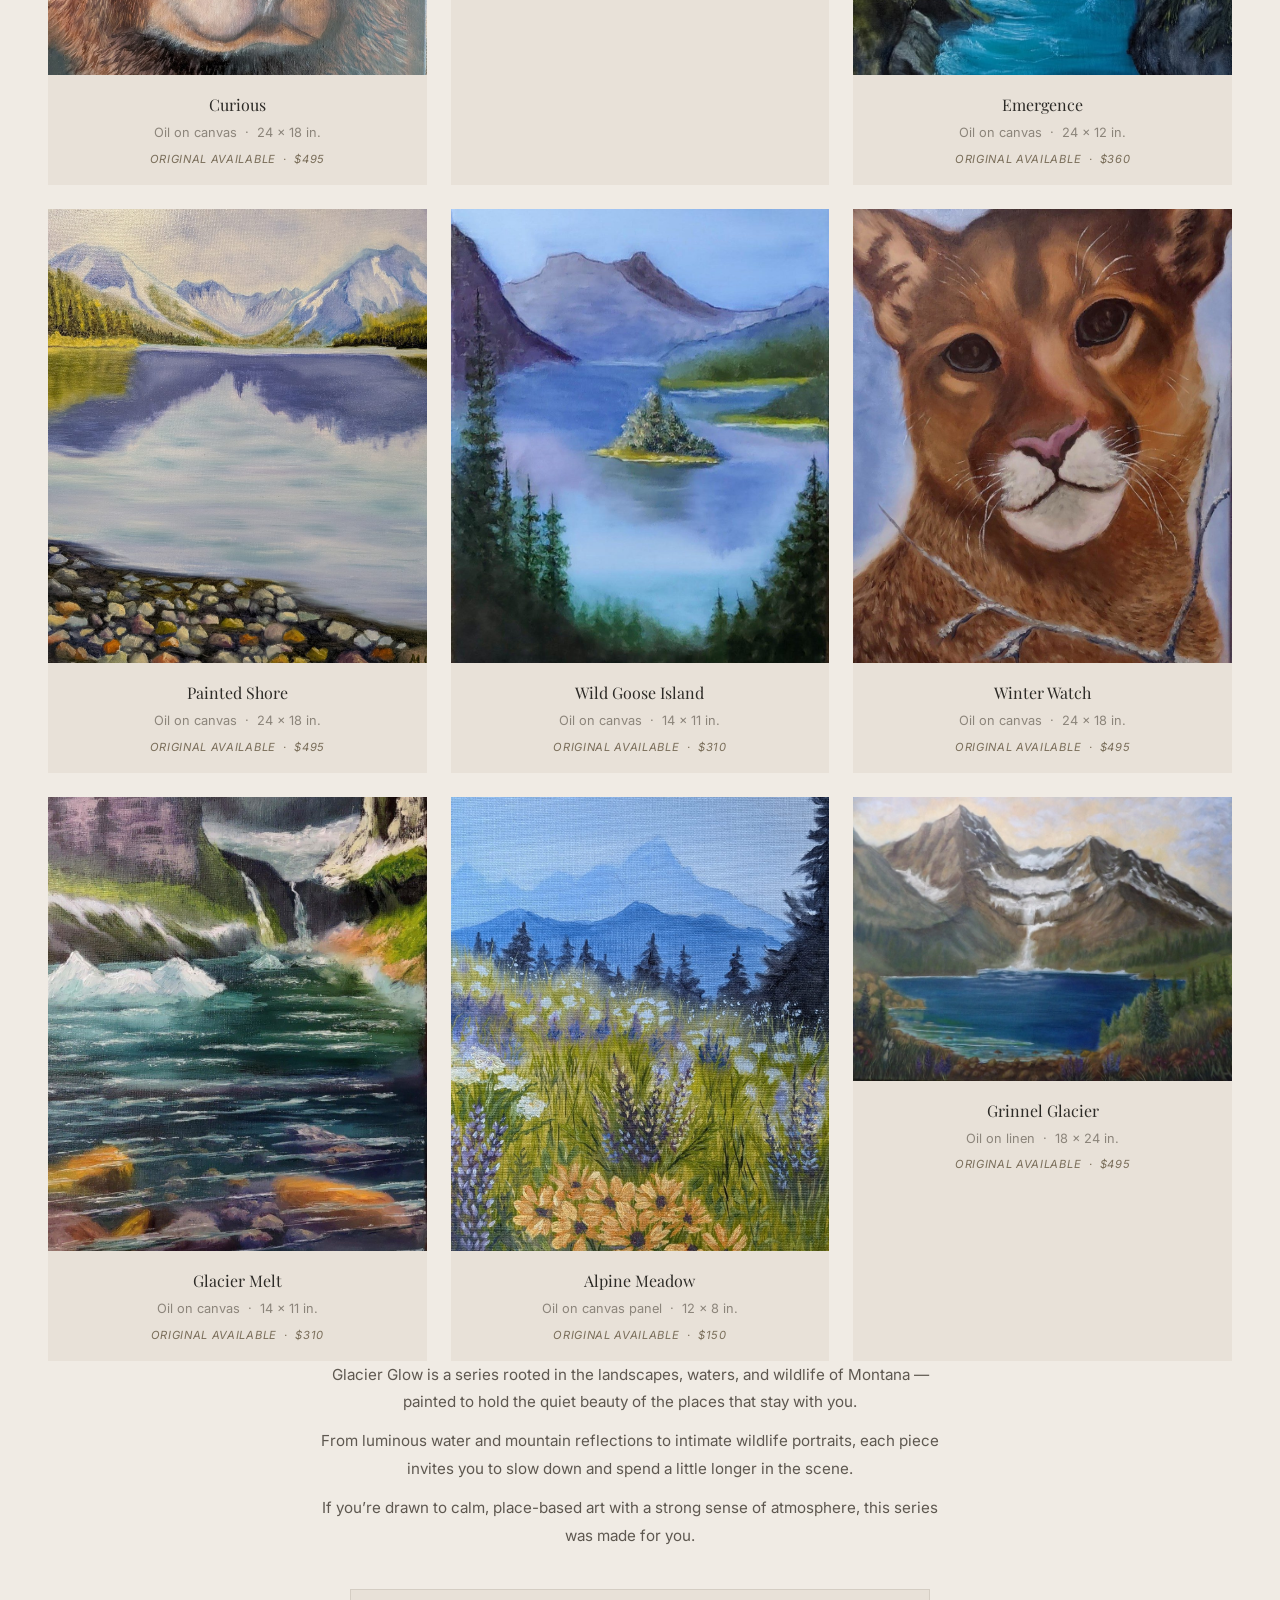
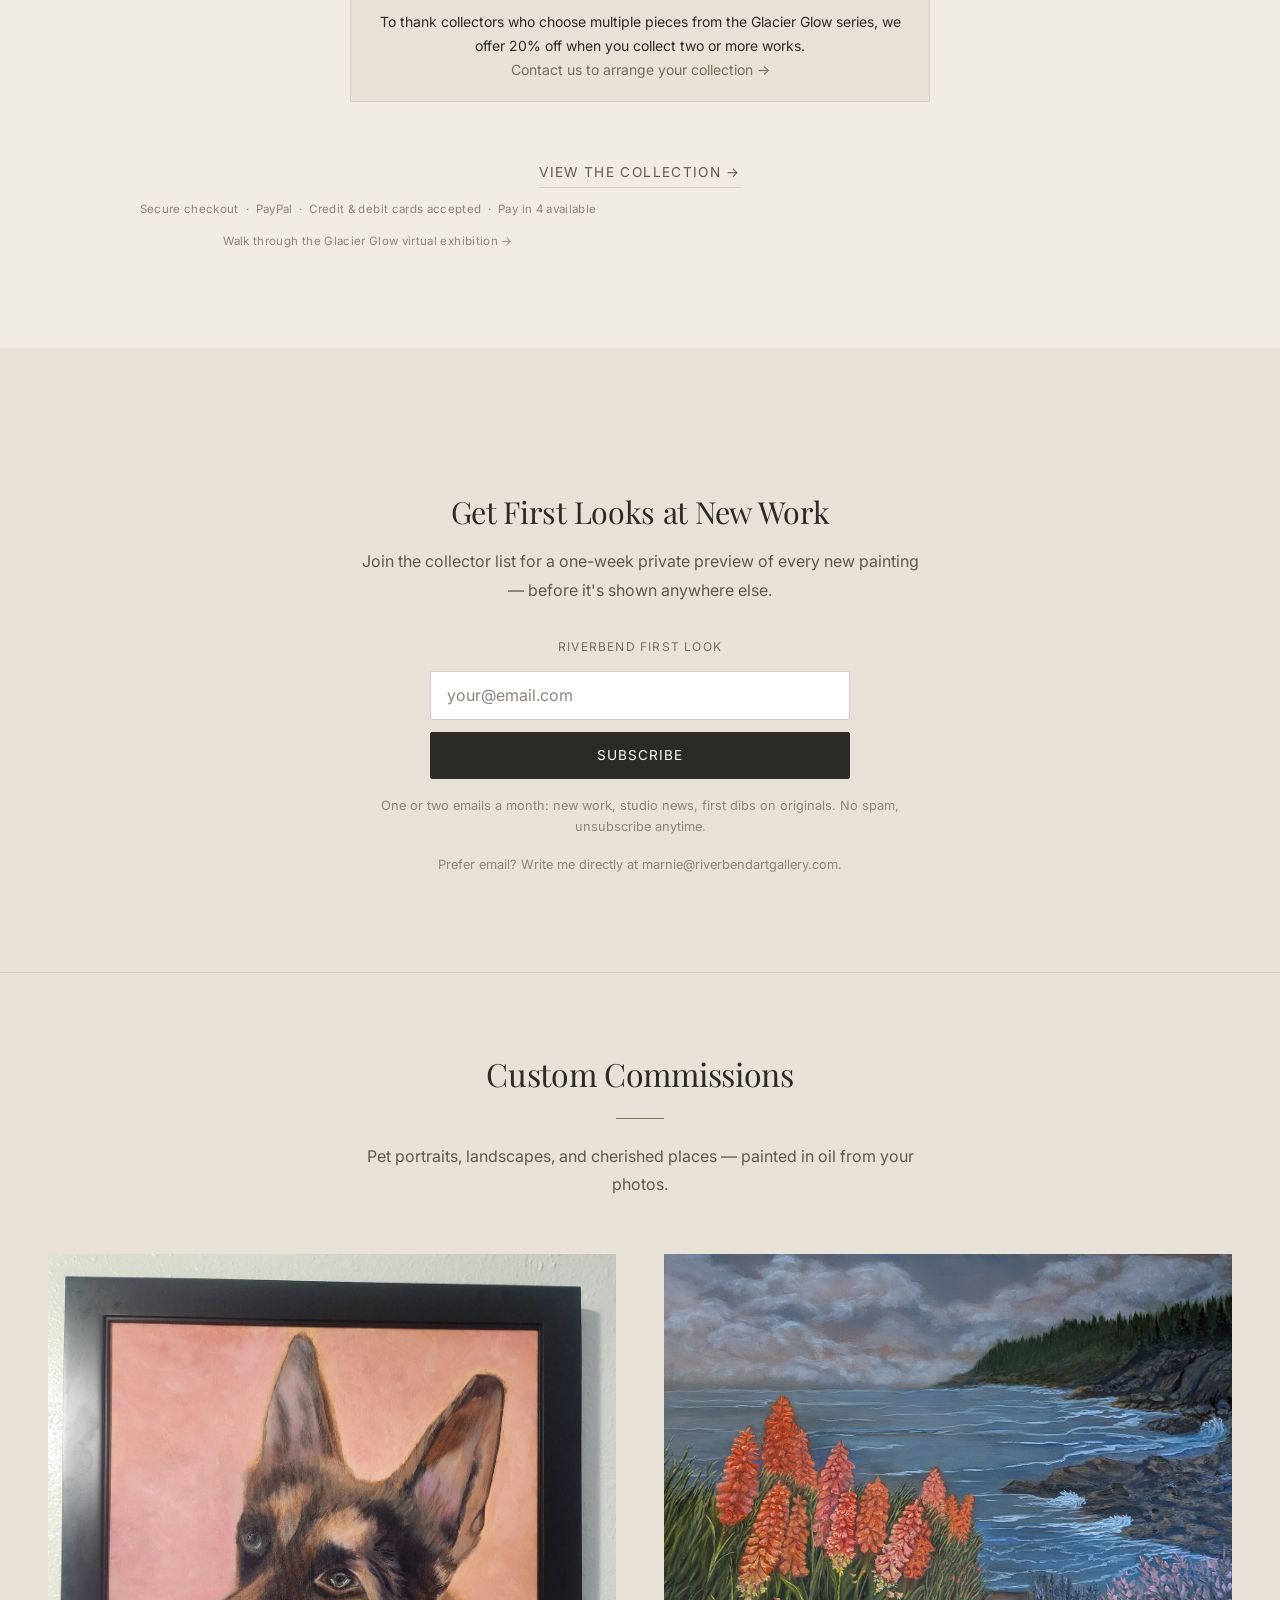
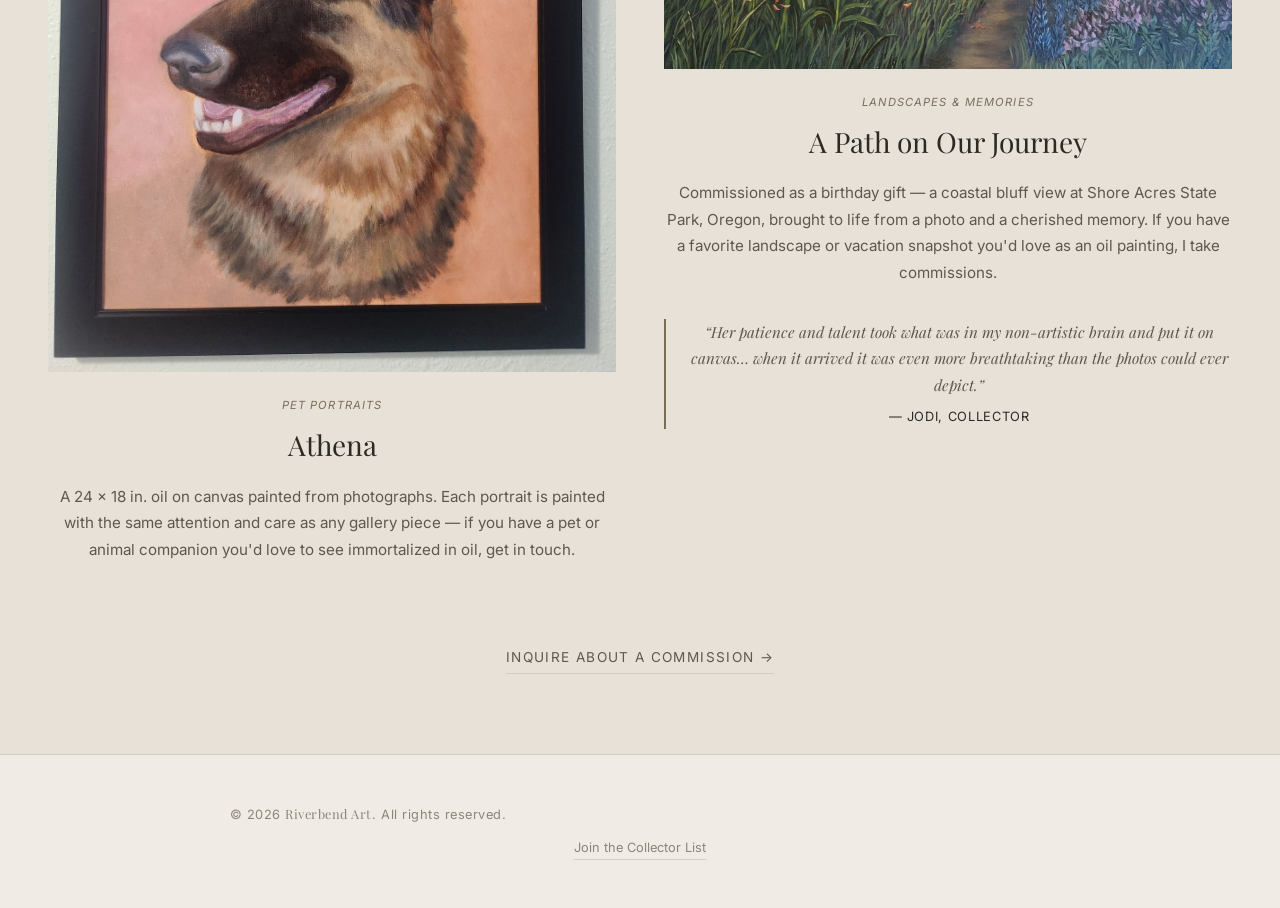
==== commit 0c5c8a7d: "Replace Gallery nav with Art for Sale + Originals/Prints submenu" ====
--- a/index.html
+++ b/index.html
@@ -21,7 +21,18 @@
     <nav class="nav nav--transparent" id="nav">
         <ul class="nav__links" id="navLinks">
             <li><a href="index.html" class="nav__link nav__link--active">Home</a></li>
-            <li><a href="gallery.html" class="nav__link">Gallery</a></li>
+            <li class="nav__item nav__item--has-submenu">
+                <span class="nav__link-group">
+                    <a href="gallery.html" class="nav__link">Art for Sale</a>
+                    <button type="button" class="nav__submenu-toggle" aria-expanded="false" aria-label="Toggle Art for Sale submenu">
+                        <span class="nav__submenu-caret" aria-hidden="true"></span>
+                    </button>
+                </span>
+                <ul class="nav__submenu">
+                    <li><a href="gallery.html?filter=originals" class="nav__sublink">Originals</a></li>
+                    <li><a href="gallery.html?filter=print-collection" class="nav__sublink">Prints</a></li>
+                </ul>
+            </li>
             <li><a href="about.html" class="nav__link">About</a></li>
             <li><a href="contact.html" class="nav__link">Contact</a></li>
         </ul>
@@ -34,12 +45,24 @@
 
     <!-- Hero -->
     <section class="hero">
-        <img 
-            src="images/Hero Page.jpg" 
-            alt="Oil painting of a waterfall cascading through lush Montana forest" 
+        <!-- 15-20s muted autoplay loop from Robin — drop the file at images/hero-video.mp4 to go live.
+             Until then, the poster image below renders exactly like the original static hero. -->
+        <video
+            id="heroVideo"
             class="hero__image"
+            poster="images/Hero Page.jpg"
+            autoplay
+            muted
+            loop
+            playsinline
+            aria-hidden="true"
             width="917" height="1200"
         >
+            <source src="images/hero-video.mp4" type="video/mp4">
+        </video>
+        <button type="button" class="hero__unmute" id="heroUnmuteBtn" aria-label="Unmute video" aria-pressed="false" hidden>
+            <span class="hero__unmute-icon" aria-hidden="true">&#128263;</span>
+        </button>
         <div class="hero__overlay"></div>
         <div class="hero__content">
             <span class="hero__eyebrow">The Quiet Edge</span>
--- a/css/style.css
+++ b/css/style.css
@@ -231,6 +231,88 @@
     transition: all 0.3s ease;
 }
 
+/* --- Nav submenu (Art for Sale: Originals / Prints) --- */
+.nav__item--has-submenu {
+    position: relative;
+}
+
+.nav__link-group {
+    display: inline-flex;
+    align-items: center;
+    gap: 0.3rem;
+}
+
+.nav__submenu-toggle {
+    background: none;
+    border: none;
+    padding: 0.2rem;
+    margin: 0;
+    cursor: pointer;
+    color: inherit;
+    display: inline-flex;
+    align-items: center;
+}
+
+.nav__submenu-caret {
+    display: inline-block;
+    width: 0;
+    height: 0;
+    border-left: 4px solid transparent;
+    border-right: 4px solid transparent;
+    border-top: 5px solid currentColor;
+    transition: transform 0.2s ease;
+}
+
+.nav__submenu-toggle[aria-expanded="true"] .nav__submenu-caret {
+    transform: rotate(180deg);
+}
+
+.nav__submenu {
+    list-style: none;
+    margin: 0;
+    padding: 0;
+}
+
+@media (min-width: 769px) {
+    .nav__submenu {
+        position: absolute;
+        top: calc(100% + 0.9rem);
+        left: 50%;
+        transform: translateX(-50%);
+        min-width: 150px;
+        background: rgba(240, 235, 228, 0.98);
+        border: 1px solid var(--color-border);
+        box-shadow: 0 8px 24px rgba(0,0,0,0.12);
+        border-radius: 2px;
+        opacity: 0;
+        visibility: hidden;
+        transition: opacity 0.2s ease, visibility 0.2s ease;
+        z-index: 1001;
+    }
+
+    .nav__item--has-submenu:hover .nav__submenu,
+    .nav__item--has-submenu:focus-within .nav__submenu,
+    .nav__item--has-submenu.nav__item--submenu-open .nav__submenu {
+        opacity: 1;
+        visibility: visible;
+    }
+
+    .nav__sublink {
+        display: block;
+        padding: 0.65rem 1.1rem;
+        font-size: 0.78rem;
+        letter-spacing: 0.06em;
+        text-transform: uppercase;
+        color: var(--color-text-light);
+        white-space: nowrap;
+    }
+
+    .nav__sublink:hover {
+        color: var(--color-text);
+        background: var(--color-bg-warm);
+    }
+}
+
 /* --- Hero Section --- */
 .hero {
     position: relative;
@@ -258,6 +340,34 @@
         rgba(0,0,0,0.05) 40%,
         rgba(0,0,0,0.35) 100%
     );
+}
+
+.hero__unmute {
+    position: absolute;
+    bottom: 1.5rem;
+    right: 1.5rem;
+    z-index: 2;
+    width: 2.75rem;
+    height: 2.75rem;
+    border-radius: 50%;
+    border: 1px solid rgba(255,255,255,0.4);
+    background: rgba(0,0,0,0.35);
+    color: var(--color-white);
+    font-size: 1.1rem;
+    line-height: 1;
+    cursor: pointer;
+    display: flex;
+    align-items: center;
+    justify-content: center;
+    transition: background 0.3s ease;
+}
+
+.hero__unmute:hover {
+    background: rgba(0,0,0,0.55);
+}
+
+.hero__unmute[hidden] {
+    display: none;
 }
 
 .hero__content {
@@ -1621,6 +1731,43 @@
 
     .nav__link {
         font-size: 1rem;
+    }
+
+    .nav__item--has-submenu {
+        display: flex;
+        flex-direction: column;
+        align-items: center;
+    }
+
+    .nav__submenu-toggle {
+        color: var(--color-white);
+    }
+
+    .nav__submenu-caret {
+        border-top-color: var(--color-white);
+    }
+
+    .nav__submenu {
+        max-height: 0;
+        overflow: hidden;
+        text-align: center;
+        transition: max-height 0.3s ease;
+    }
+
+    .nav__item--submenu-open .nav__submenu {
+        max-height: 200px;
+        margin-top: 0.75rem;
+    }
+
+    .nav__sublink {
+        display: block;
+        padding: 0.5rem 0;
+        font-size: 0.95rem;
+        color: rgba(255,255,255,0.8);
+    }
+
+    .nav__sublink:hover {
+        color: var(--color-white);
     }
 
     .grid--home,
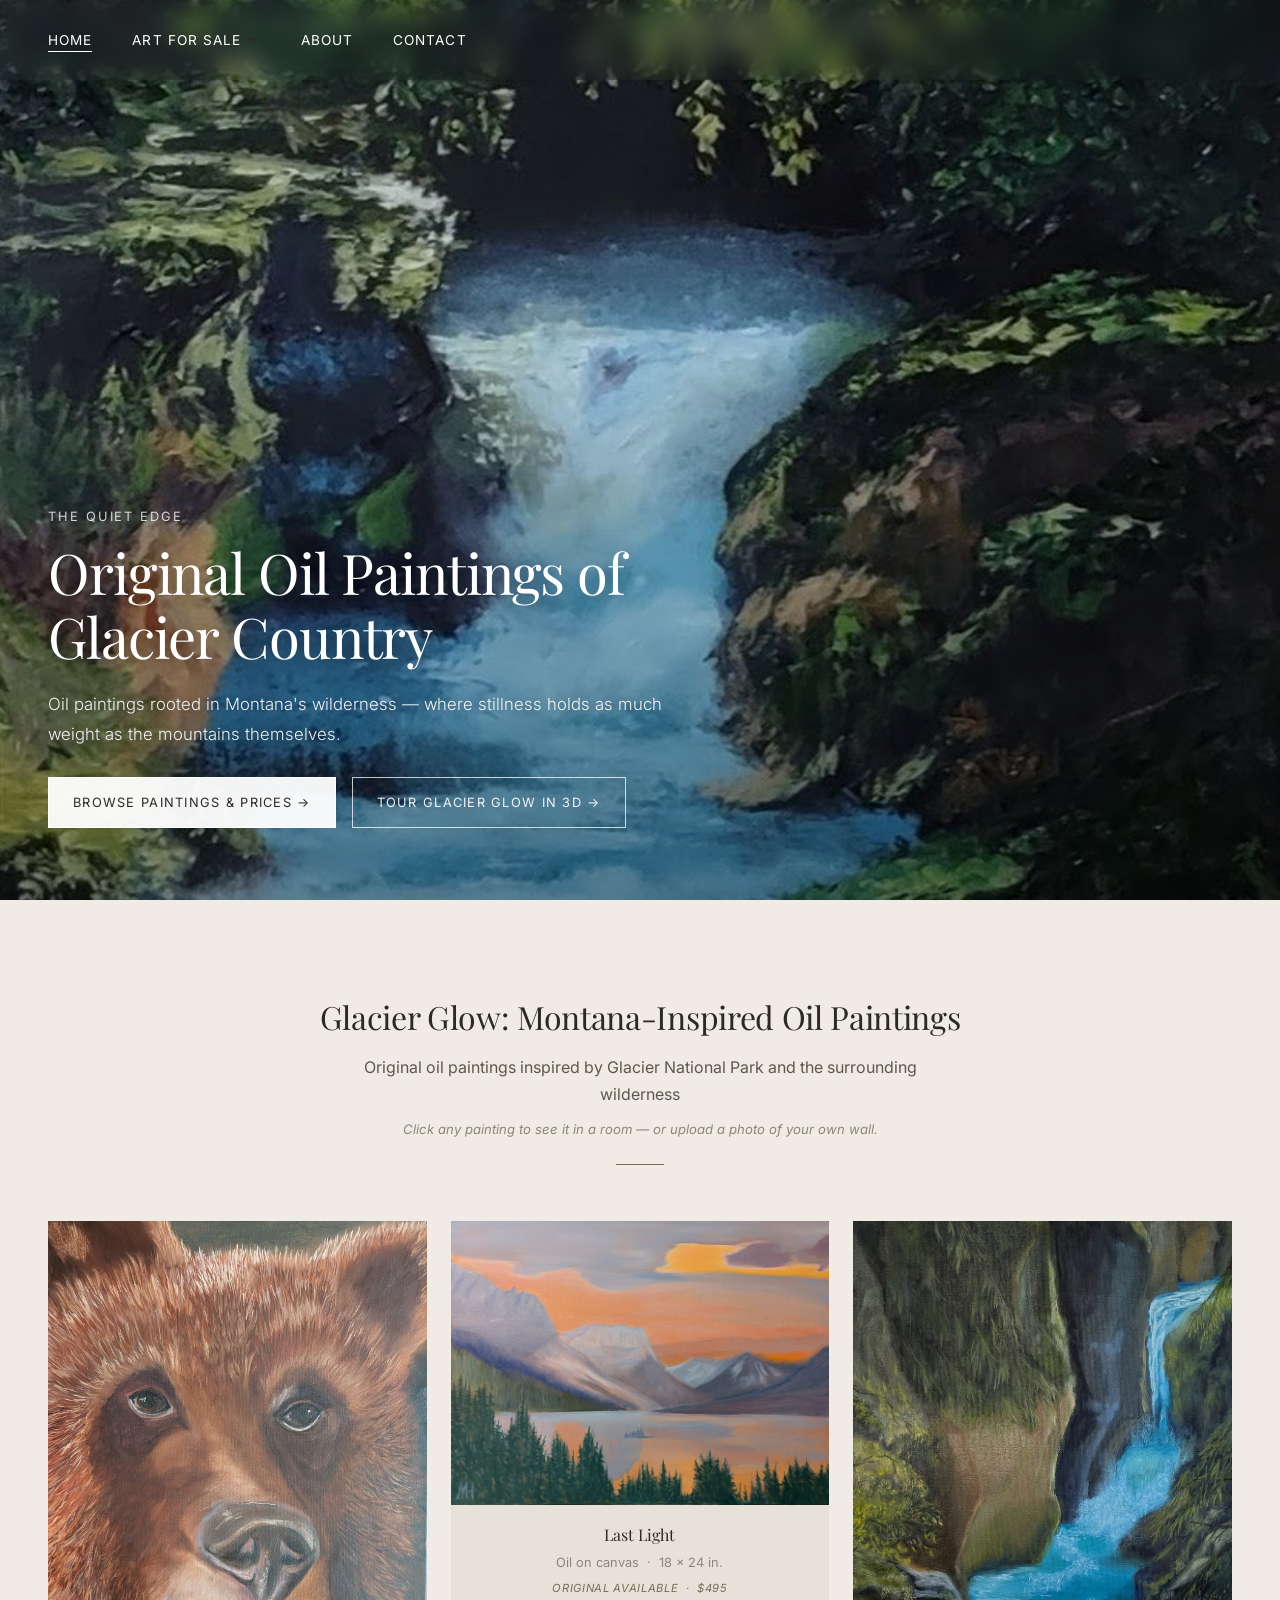
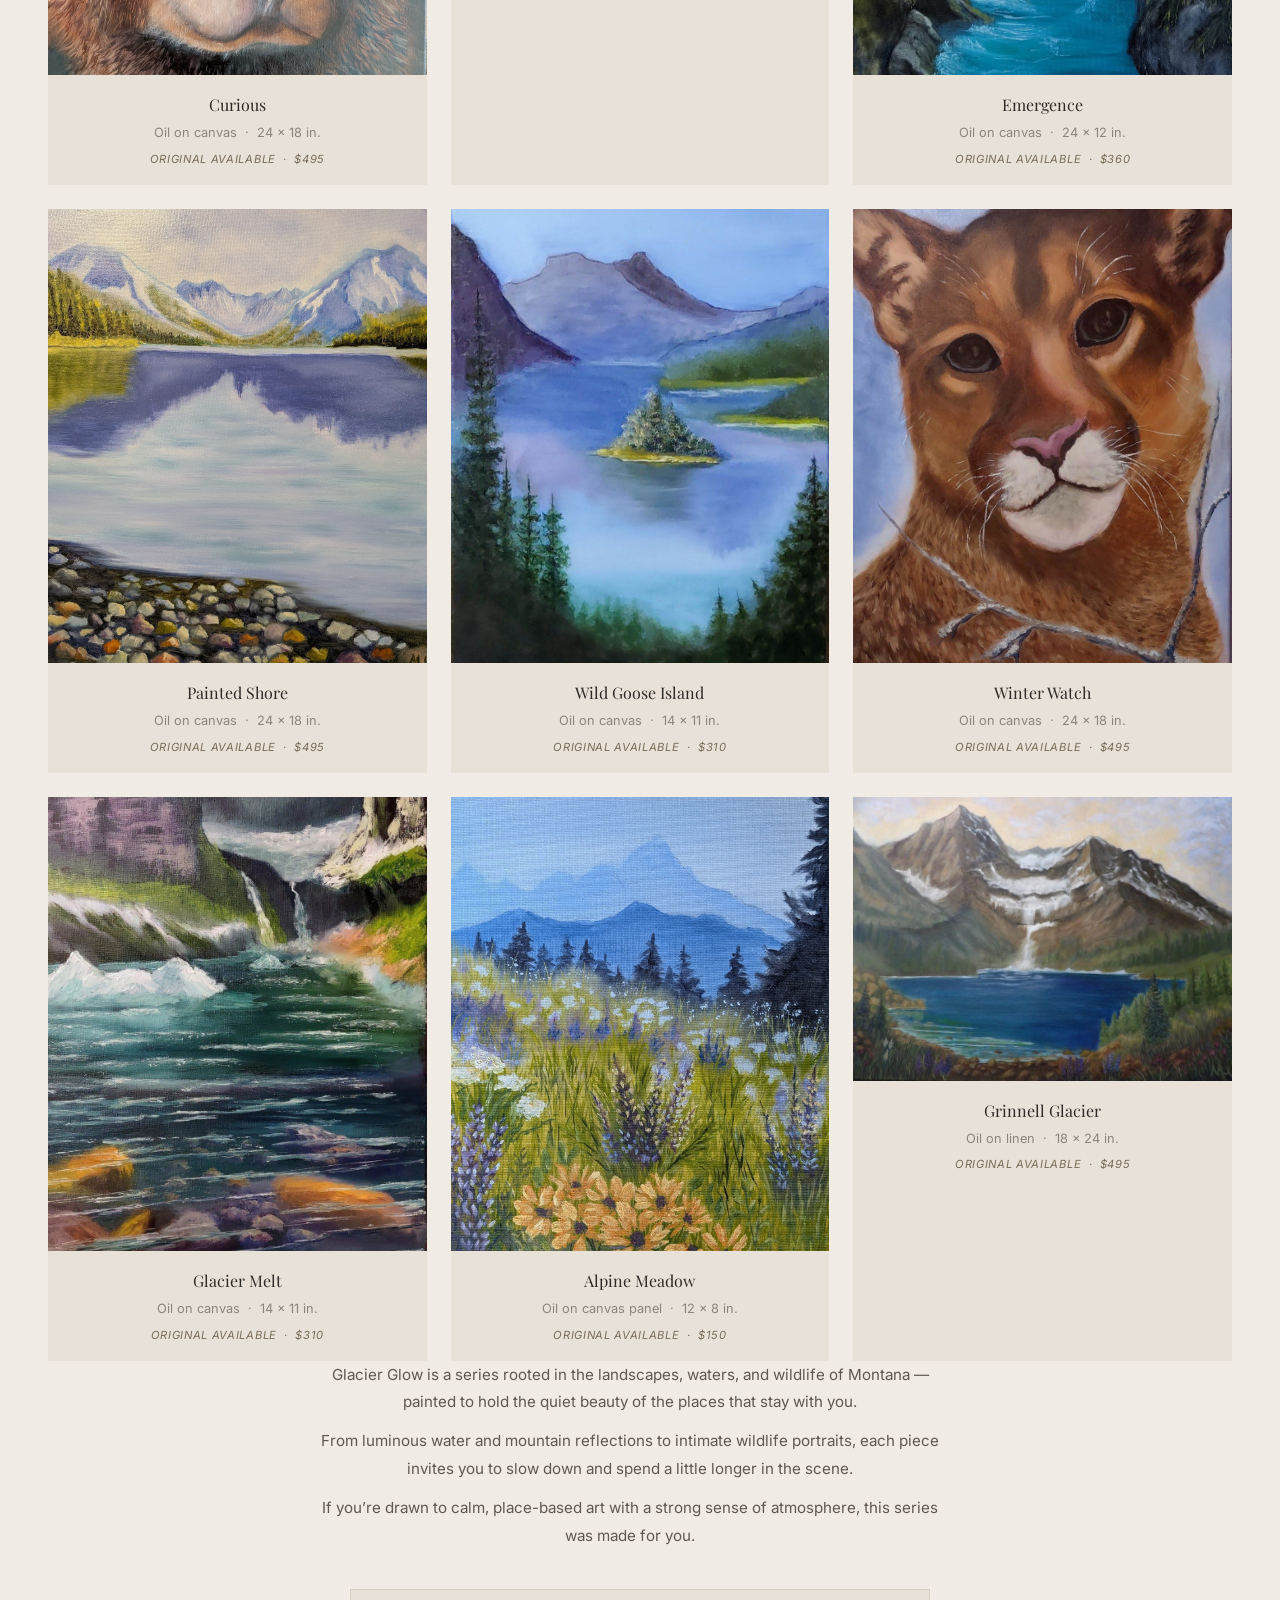
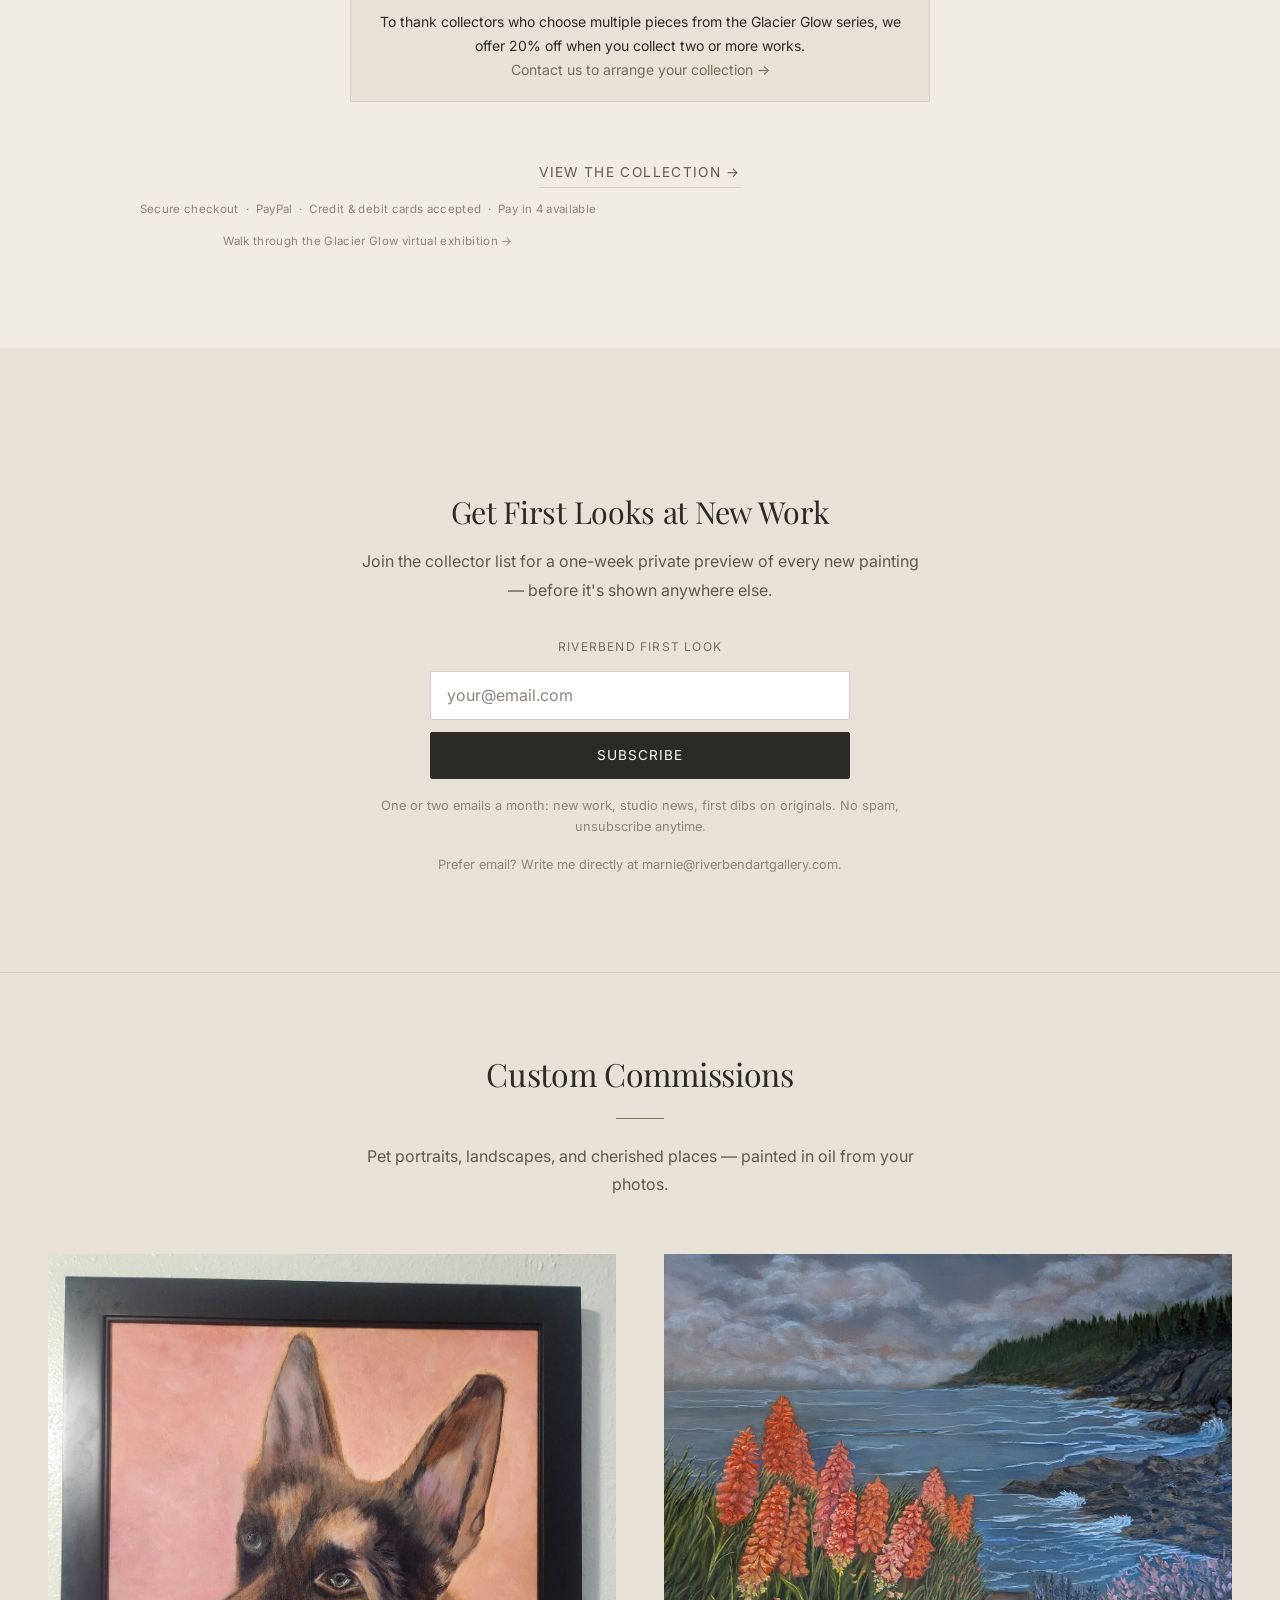
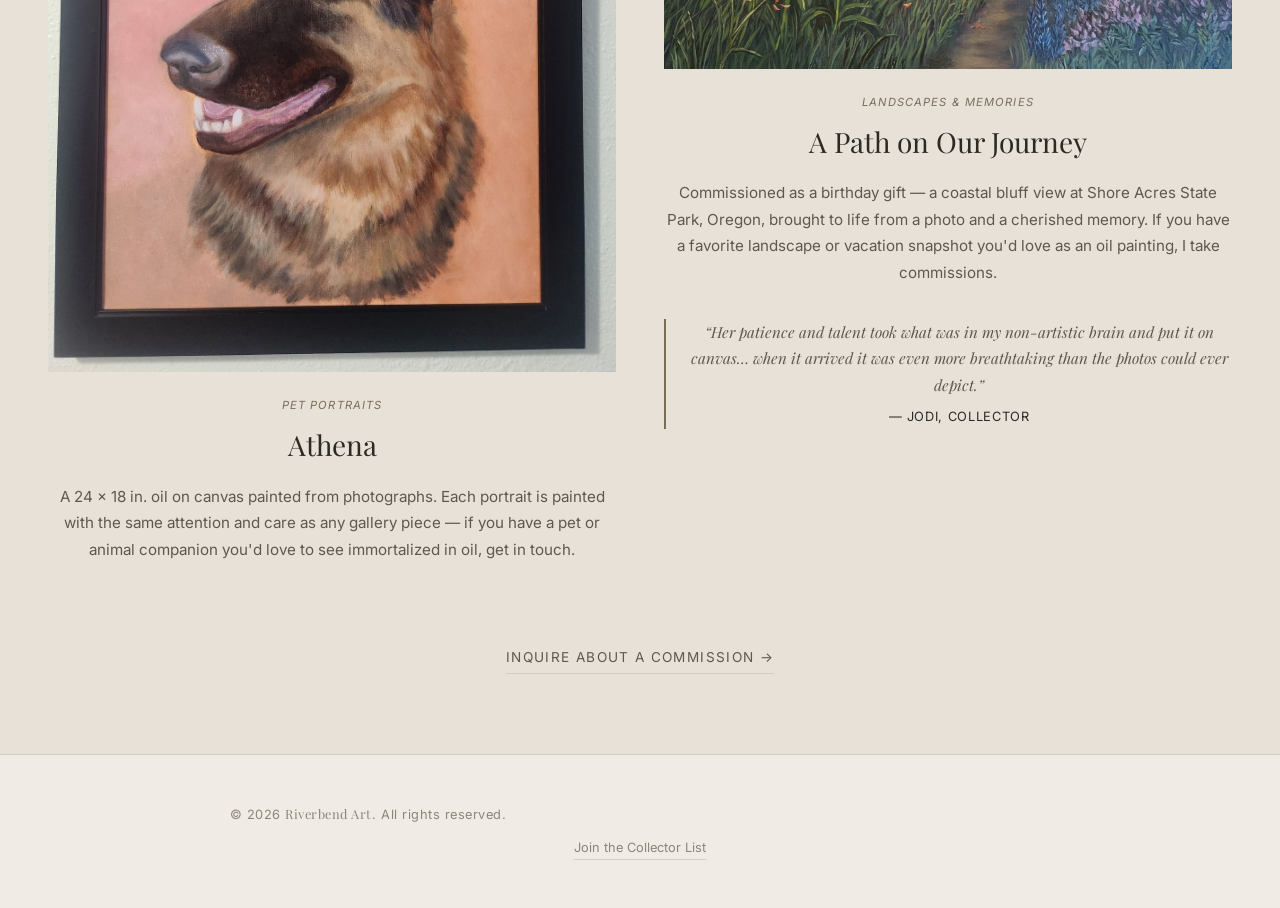
==== commit f7040f50: "Fix Grinnell Glacier spelling on site; default print panel to smallest/cheapest size" ====
--- a/index.html
+++ b/index.html
@@ -186,13 +186,13 @@
                     </div>
                 </a>
 
-                <!-- Grinnel Glacier -->
+                <!-- Grinnell Glacier -->
                 <a href="gallery.html?open=grinnel-glacier" class="grid__item">
                     <div class="grid__image-wrapper grid__image-wrapper--landscape">
-                        <img src="images/Grinnel Glacier.jpg" alt="Grinnel Glacier" class="grid__image" width="1600" height="1200">
-                    </div>
-                    <div class="grid__caption">
-                        <div class="grid__title">Grinnel Glacier</div>
+                        <img src="images/Grinnel Glacier.jpg" alt="Grinnell Glacier" class="grid__image" width="1600" height="1200">
+                    </div>
+                    <div class="grid__caption">
+                        <div class="grid__title">Grinnell Glacier</div>
                         <div class="grid__meta">Oil on linen &nbsp;&middot;&nbsp; 18 &times; 24 in.</div>
                         <div class="grid__status">Original Available &nbsp;&middot;&nbsp; $495</div>
                     </div>
--- a/css/style.css
+++ b/css/style.css
@@ -1336,6 +1336,53 @@
     color: var(--color-text);
 }
 
+.inquiry-context {
+    margin-bottom: 1.5rem;
+    padding: 1rem 1.25rem;
+    background: var(--color-bg-warm);
+    border-left: 3px solid var(--color-accent);
+}
+
+.inquiry-context__label {
+    font-size: 0.7rem;
+    letter-spacing: 0.1em;
+    text-transform: uppercase;
+    color: var(--color-accent);
+    margin-bottom: 0.3rem;
+}
+
+.inquiry-context__title {
+    font-family: var(--font-serif);
+    font-size: 1.1rem;
+    color: var(--color-text);
+}
+
+.inquiry-context__meta {
+    font-size: 0.85rem;
+    color: var(--color-text-muted);
+    margin-top: 0.2rem;
+}
+
+.form__error {
+    margin-top: -1rem;
+    margin-bottom: 1.25rem;
+    font-size: 0.85rem;
+    color: #a84343;
+}
+
+.form__success {
+    padding: 1.25rem;
+    background: var(--color-bg-warm);
+    border: 1px solid var(--color-border);
+    border-radius: 2px;
+}
+
+.form__success p {
+    margin: 0;
+    color: var(--color-text);
+    line-height: 1.7;
+}
+
 /* --- Gallery Page Header --- */
 .page-header {
     padding-top: calc(var(--nav-height) + 4rem);
@@ -2286,125 +2333,6 @@
     cursor: default;
 }
 
-.print-panel__preview {
-    margin-bottom: 1.25rem;
-    text-align: center;
-    background: #f5f3f0;
-    padding: 0.75rem 0.75rem 0.5rem;
-}
-
-.print-panel__preview canvas {
-    display: block;
-    margin: 0 auto;
-    max-width: 100%;
-}
-
-.print-panel__preview-note {
-    font-size: 0.70rem;
-    color: var(--color-text-muted);
-    font-style: italic;
-    margin-top: 0.5rem;
-}
-
-/* ============================================================
-   ROOM VISUALIZER (within print order panel)
-   ============================================================ */
-.room-preview {
-    margin-bottom: 1.25rem;
-}
-
-.room-preview__label {
-    font-size: 0.75rem;
-    letter-spacing: 0.1em;
-    text-transform: uppercase;
-    color: var(--color-text-muted);
-    margin-bottom: 0.6rem;
-}
-
-.room-preview__scenes {
-    display: flex;
-    flex-wrap: wrap;
-    gap: 6px;
-    margin-bottom: 0.6rem;
-}
-
-.room-preview__scene-btn {
-    flex: 0 0 auto;
-    background: none;
-    border: 2px solid transparent;
-    padding: 2px;
-    cursor: pointer;
-    display: flex;
-    flex-direction: column;
-    align-items: center;
-    gap: 3px;
-    transition: border-color 0.2s;
-    border-radius: 2px;
-}
-
-.room-preview__scene-btn img {
-    width: 52px;
-    height: 36px;
-    object-fit: cover;
-    display: block;
-}
-
-.room-preview__scene-btn span {
-    font-size: 0.58rem;
-    letter-spacing: 0.06em;
-    text-transform: uppercase;
-    color: var(--color-text-muted);
-    white-space: nowrap;
-}
-
-.room-preview__scene-btn--active  { border-color: var(--color-text); }
-
-.room-preview__scene-btn:hover:not(.room-preview__scene-btn--active) {
-    border-color: var(--color-border);
-}
-
-.room-preview__canvas-wrap {
-    text-align: center;
-    background: #f5f3f0;
-    padding: 0.5rem;
-}
-
-.room-preview__canvas-wrap canvas {
-    display: block;
-    margin: 0 auto;
-    max-width: 100%;
-    height: auto;
-}
-
-.room-preview__caption {
-    font-size: 0.70rem;
-    color: var(--color-text-muted);
-    font-style: italic;
-    margin-top: 0.4rem;
-    text-align: center;
-}
-
-.room-preview__zoom-row {
-    text-align: center;
-    margin-top: 0.4rem;
-}
-
-.room-preview__zoom-btn {
-    background: none;
-    border: 1px solid var(--color-border);
-    padding: 0.3rem 0.75rem;
-    font-size: 0.68rem;
-    letter-spacing: 0.06em;
-    color: var(--color-text-muted);
-    cursor: pointer;
-    transition: border-color 0.2s, color 0.2s;
-}
-
-.room-preview__zoom-btn:hover {
-    border-color: var(--color-accent);
-    color: var(--color-accent);
-}
-
 /* ============================================================
    LIMITED EDITION — gallery badge + print panel notice
    ============================================================ */
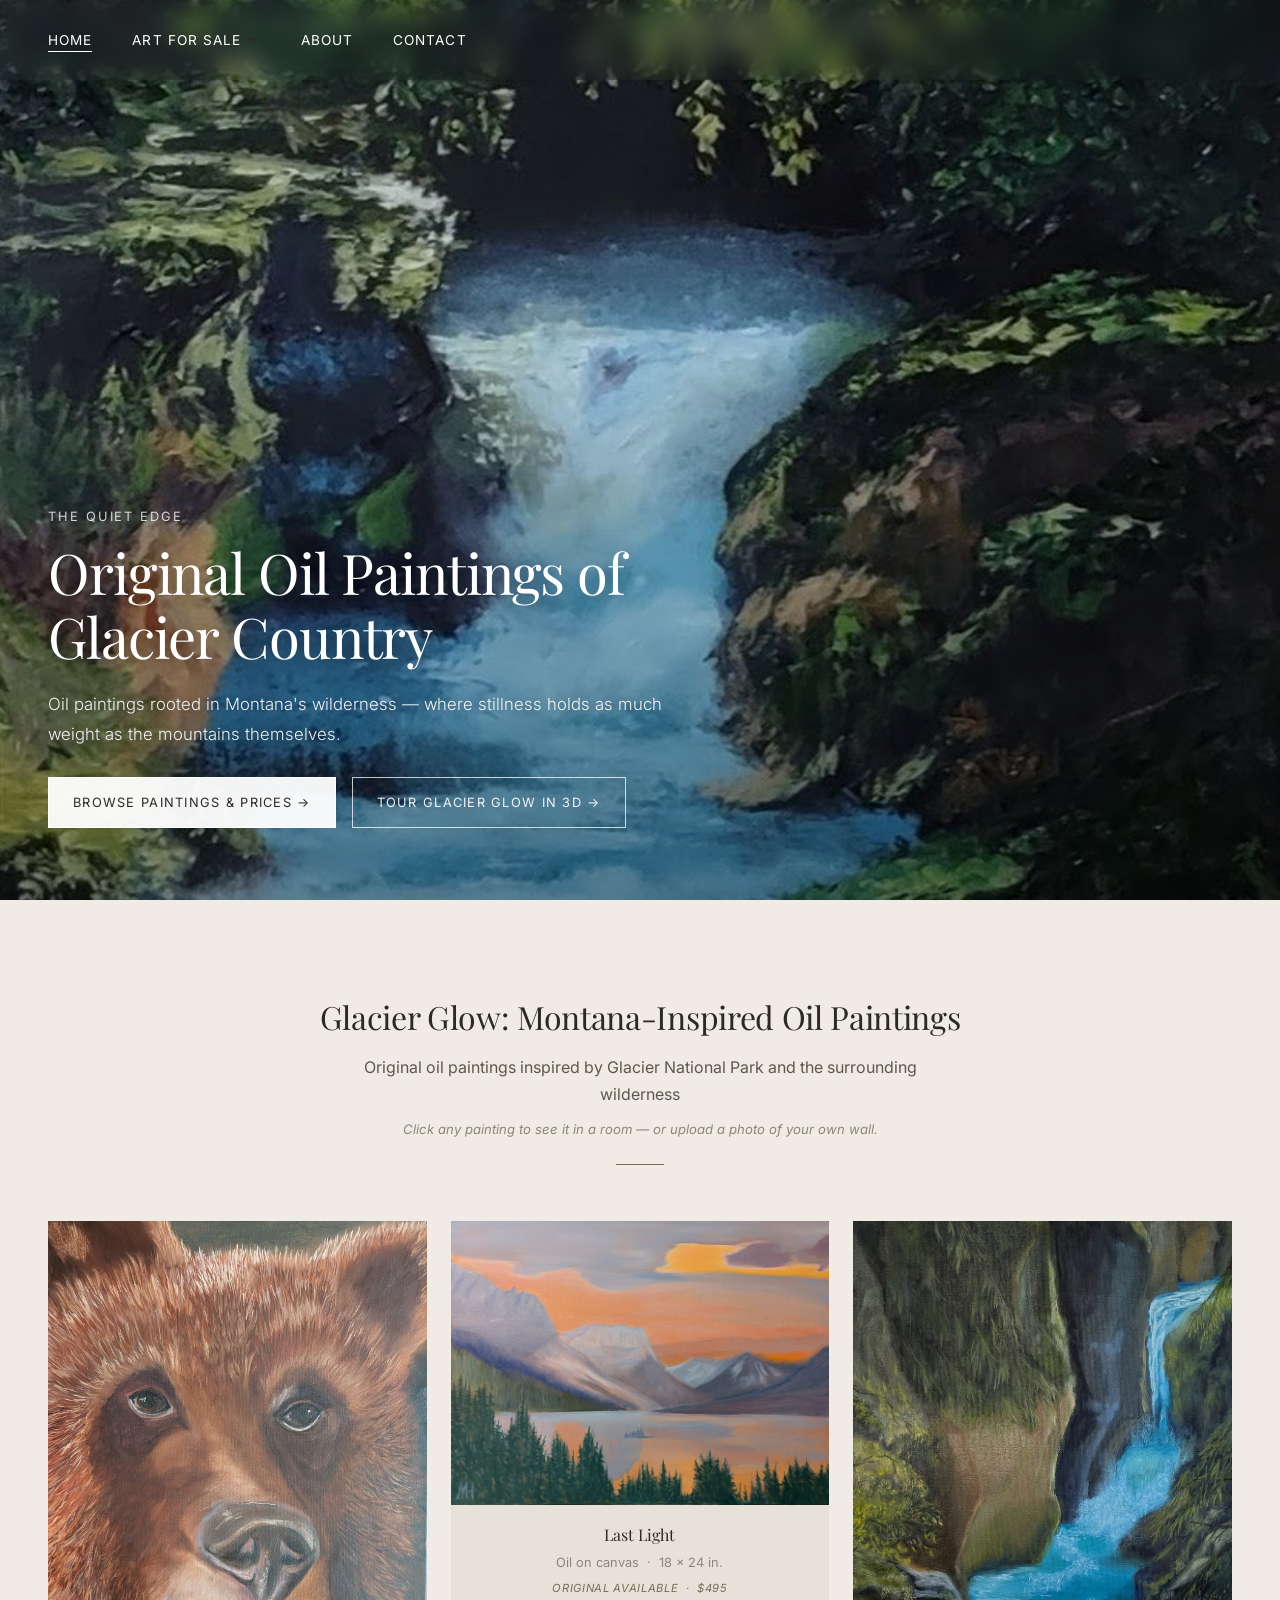
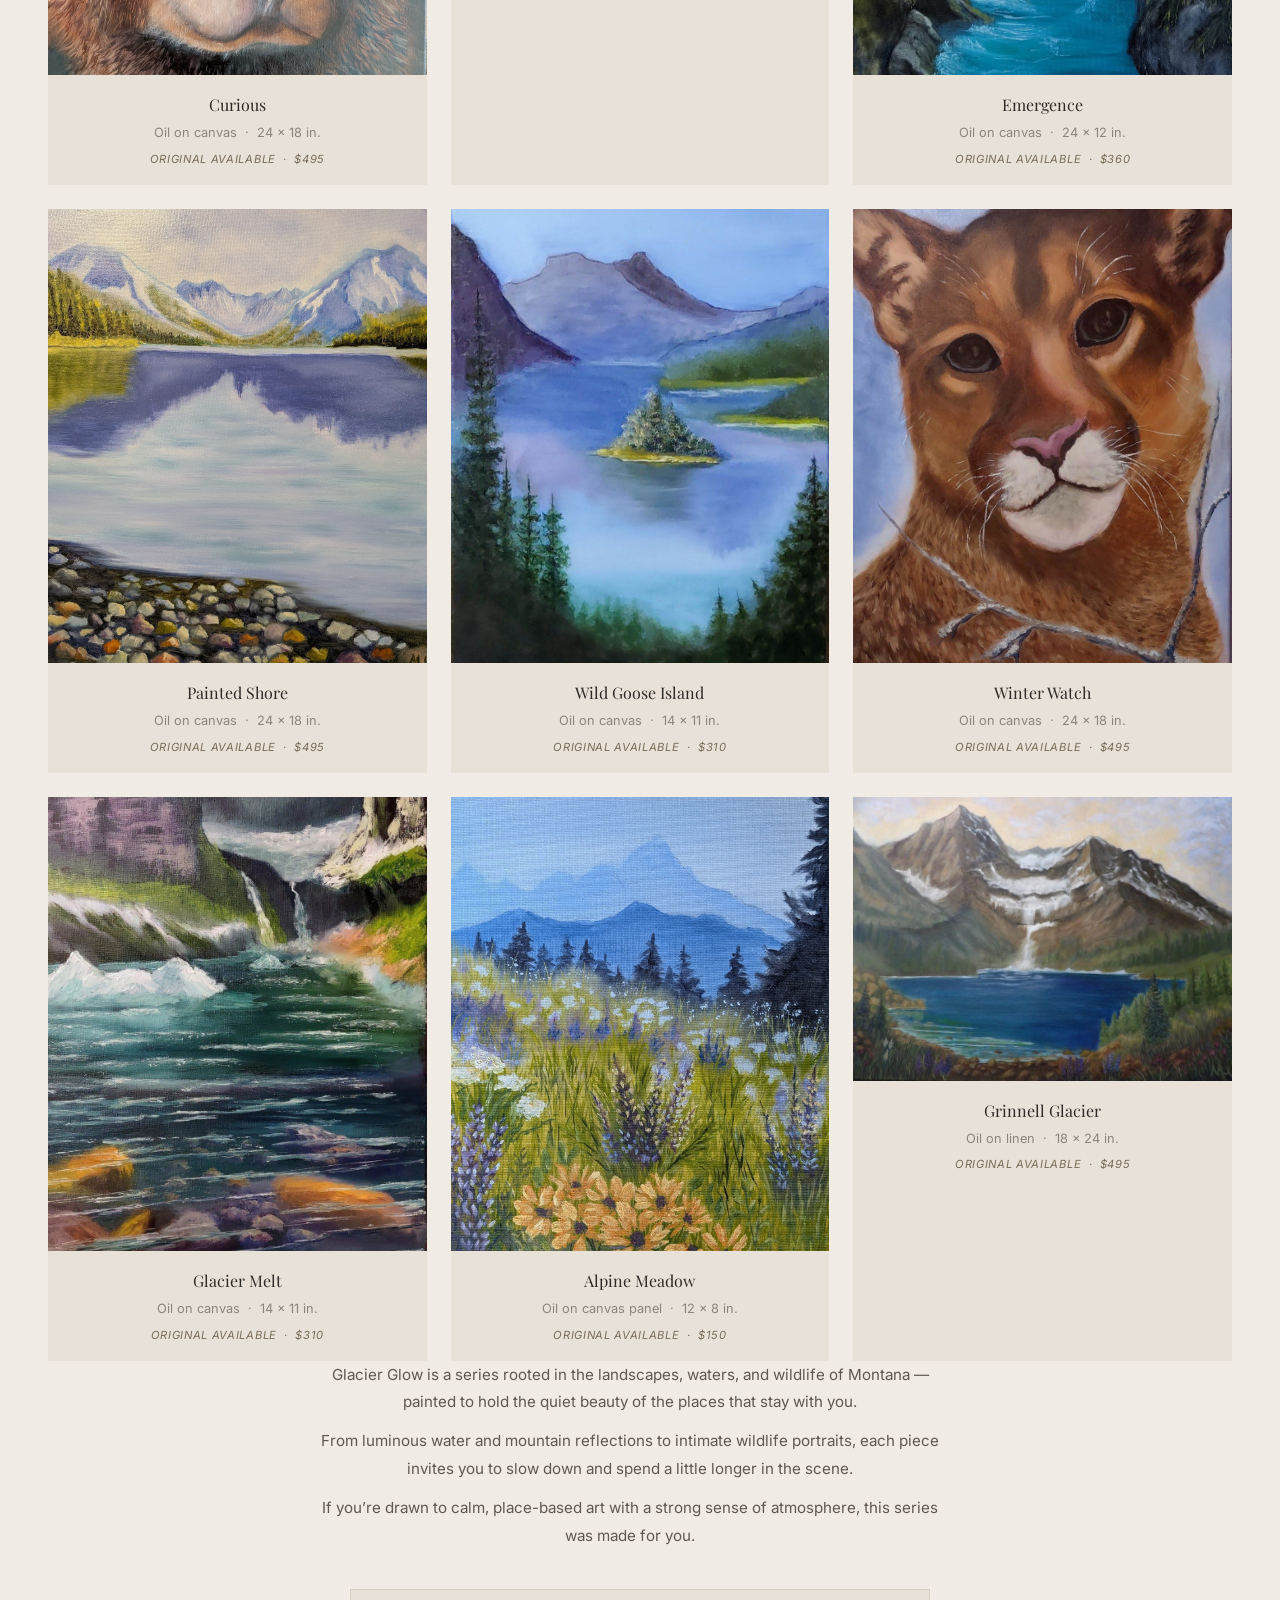
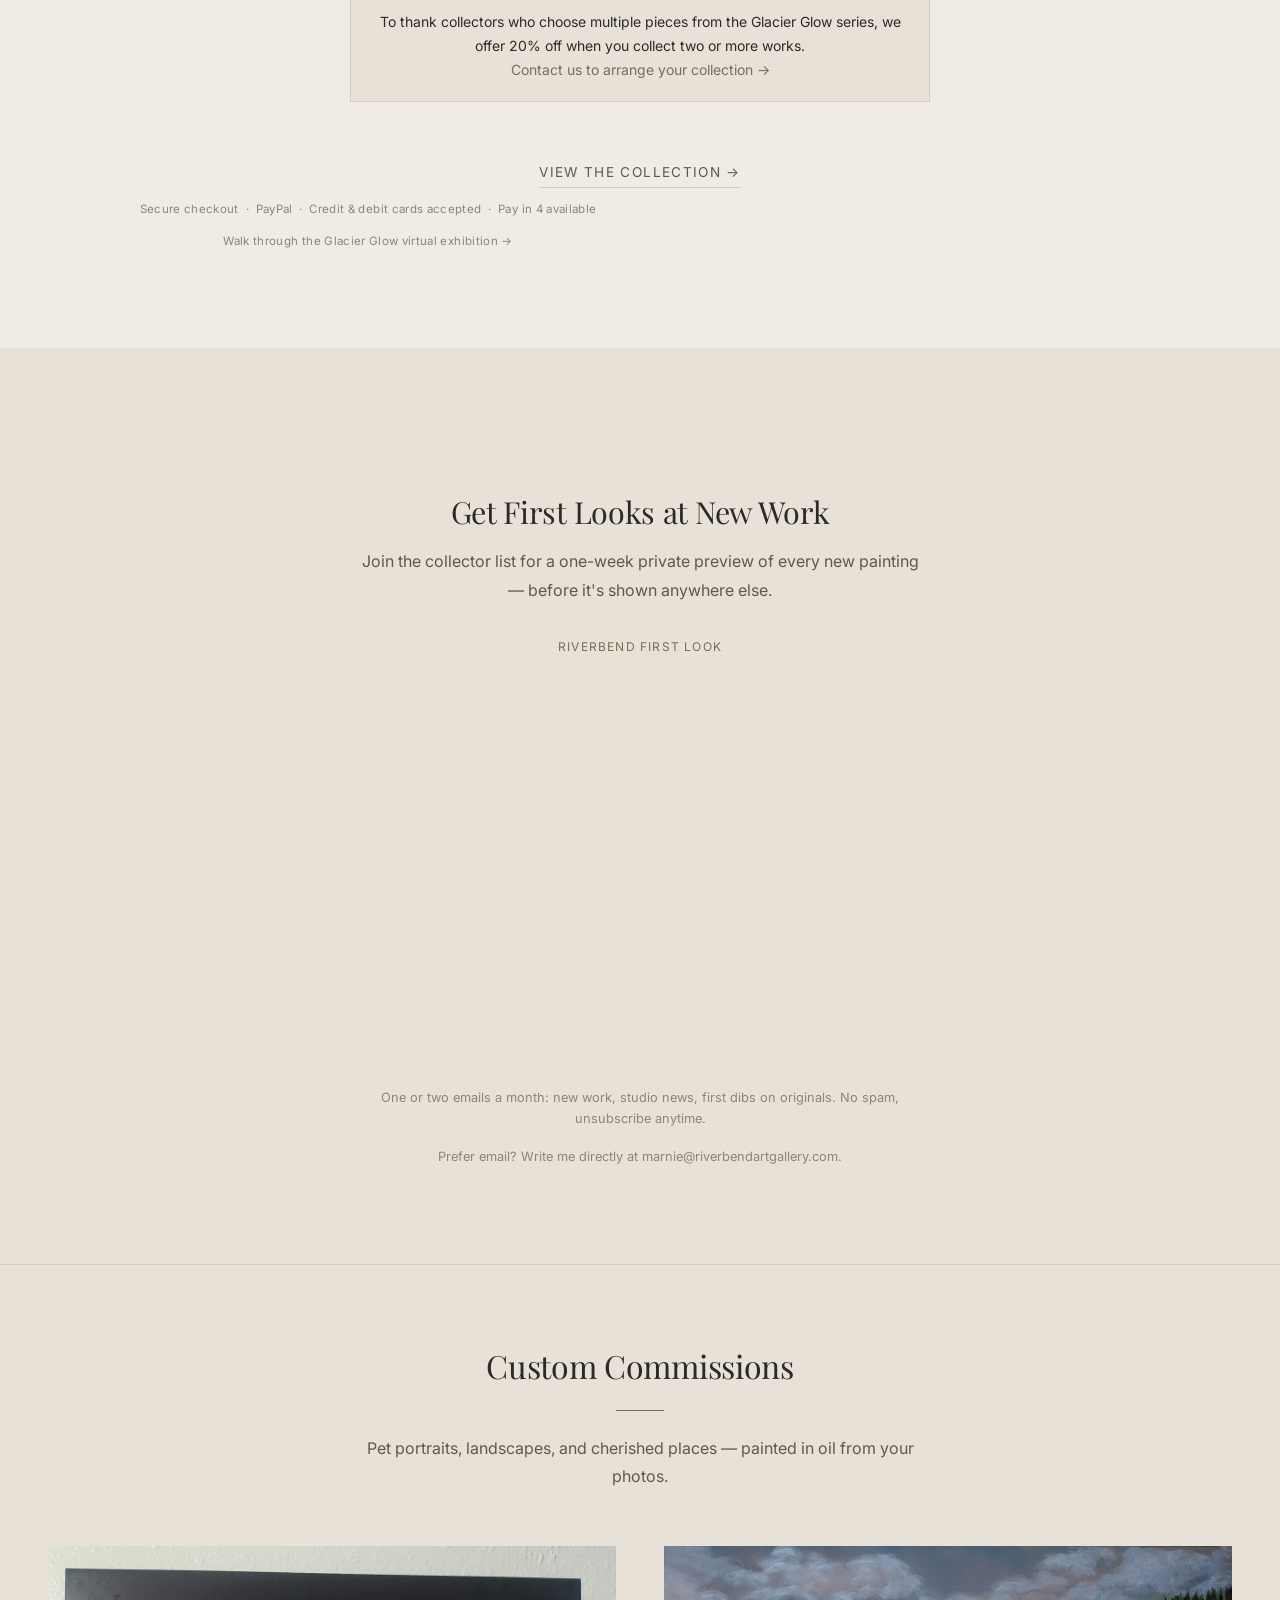
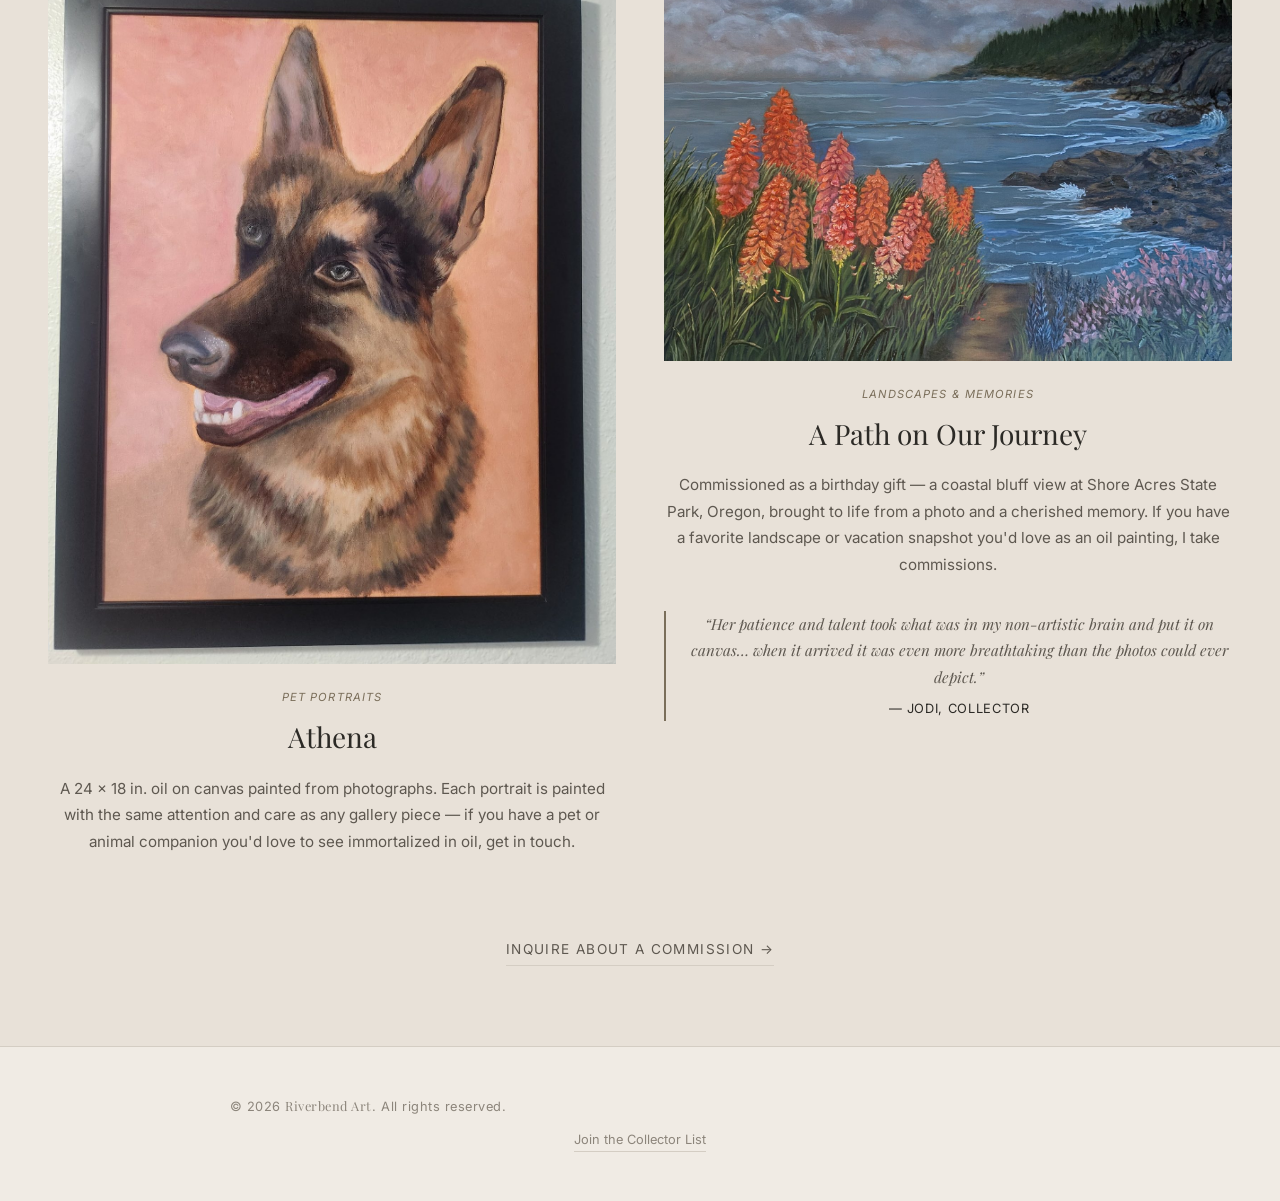
==== commit e2e7b8c5: "Fix broken newsletter signup: replace hand-rolled hidden-iframe POST (blocked by Buttondown X-Frame-" ====
--- a/index.html
+++ b/index.html
@@ -228,45 +228,14 @@
 
             <div class="collector-signup__embed">
                 <p class="collector-signup__listname">Riverbend First Look</p>
-                <form
-                    class="collector-signup__form"
-                    id="collectorSignupForm"
-                    novalidate
-                    method="POST"
-                    action="https://buttondown.com/api/emails/embed-subscribe/riverbendart"
-                    target="collectorSignupTarget"
-                >
-                    <div class="collector-signup__field">
-                        <label for="collectorSignupEmail" class="visually-hidden">Email address</label>
-                        <input
-                            type="email"
-                            id="collectorSignupEmail"
-                            name="email"
-                            class="collector-signup__input"
-                            placeholder="your@email.com"
-                            autocomplete="email"
-                            inputmode="email"
-                            autocapitalize="off"
-                            autocorrect="off"
-                            spellcheck="false"
-                            aria-describedby="collectorSignupError"
-                            required
-                        >
-                        <button type="submit" class="collector-signup__submit" id="collectorSignupSubmit">Subscribe</button>
-                    </div>
-                    <p class="collector-signup__error" id="collectorSignupError" role="alert" hidden></p>
-                </form>
-                <div class="collector-signup__success" id="collectorSignupSuccess" hidden>
-                    <p>You're on the list &mdash; watch your inbox for your first private preview.</p>
-                </div>
-                <!-- Buttondown submission target: keeps the real form POST off-screen, no visible navigation -->
+                <!-- Buttondown's official iframe embed — handles validation/confirmation itself.
+                     A hand-rolled hidden-iframe POST was tried here before but Buttondown's
+                     endpoint sends X-Frame-Options: DENY, so it always silently failed. -->
                 <iframe
-                    name="collectorSignupTarget"
-                    id="collectorSignupTarget"
-                    class="visually-hidden"
-                    title="Subscription submission"
-                    aria-hidden="true"
-                    tabindex="-1"
+                    src="https://buttondown.com/riverbendart?as_embed=true"
+                    class="collector-signup__iframe"
+                    title="Subscribe to the Riverbend First Look newsletter"
+                    loading="lazy"
                 ></iframe>
             </div>
             <p class="collector-signup__fineprint">One or two emails a month: new work, studio news, first dibs on originals. No spam, unsubscribe anytime.</p>
@@ -335,6 +304,5 @@
 
     <script src="js/paintings-data.js"></script>
     <script src="js/main.js?v=20260606a"></script>
-    <script src="js/collector-signup.js?v=20261007a"></script>
 </body>
 </html>
--- a/css/style.css
+++ b/css/style.css
@@ -1561,6 +1561,13 @@
     margin: 0 auto;
 }
 
+.collector-signup__iframe {
+    width: 100%;
+    height: 400px;
+    border: none;
+    display: block;
+}
+
 .collector-signup__listname {
     font-size: 0.75rem;
     letter-spacing: 0.1em;
